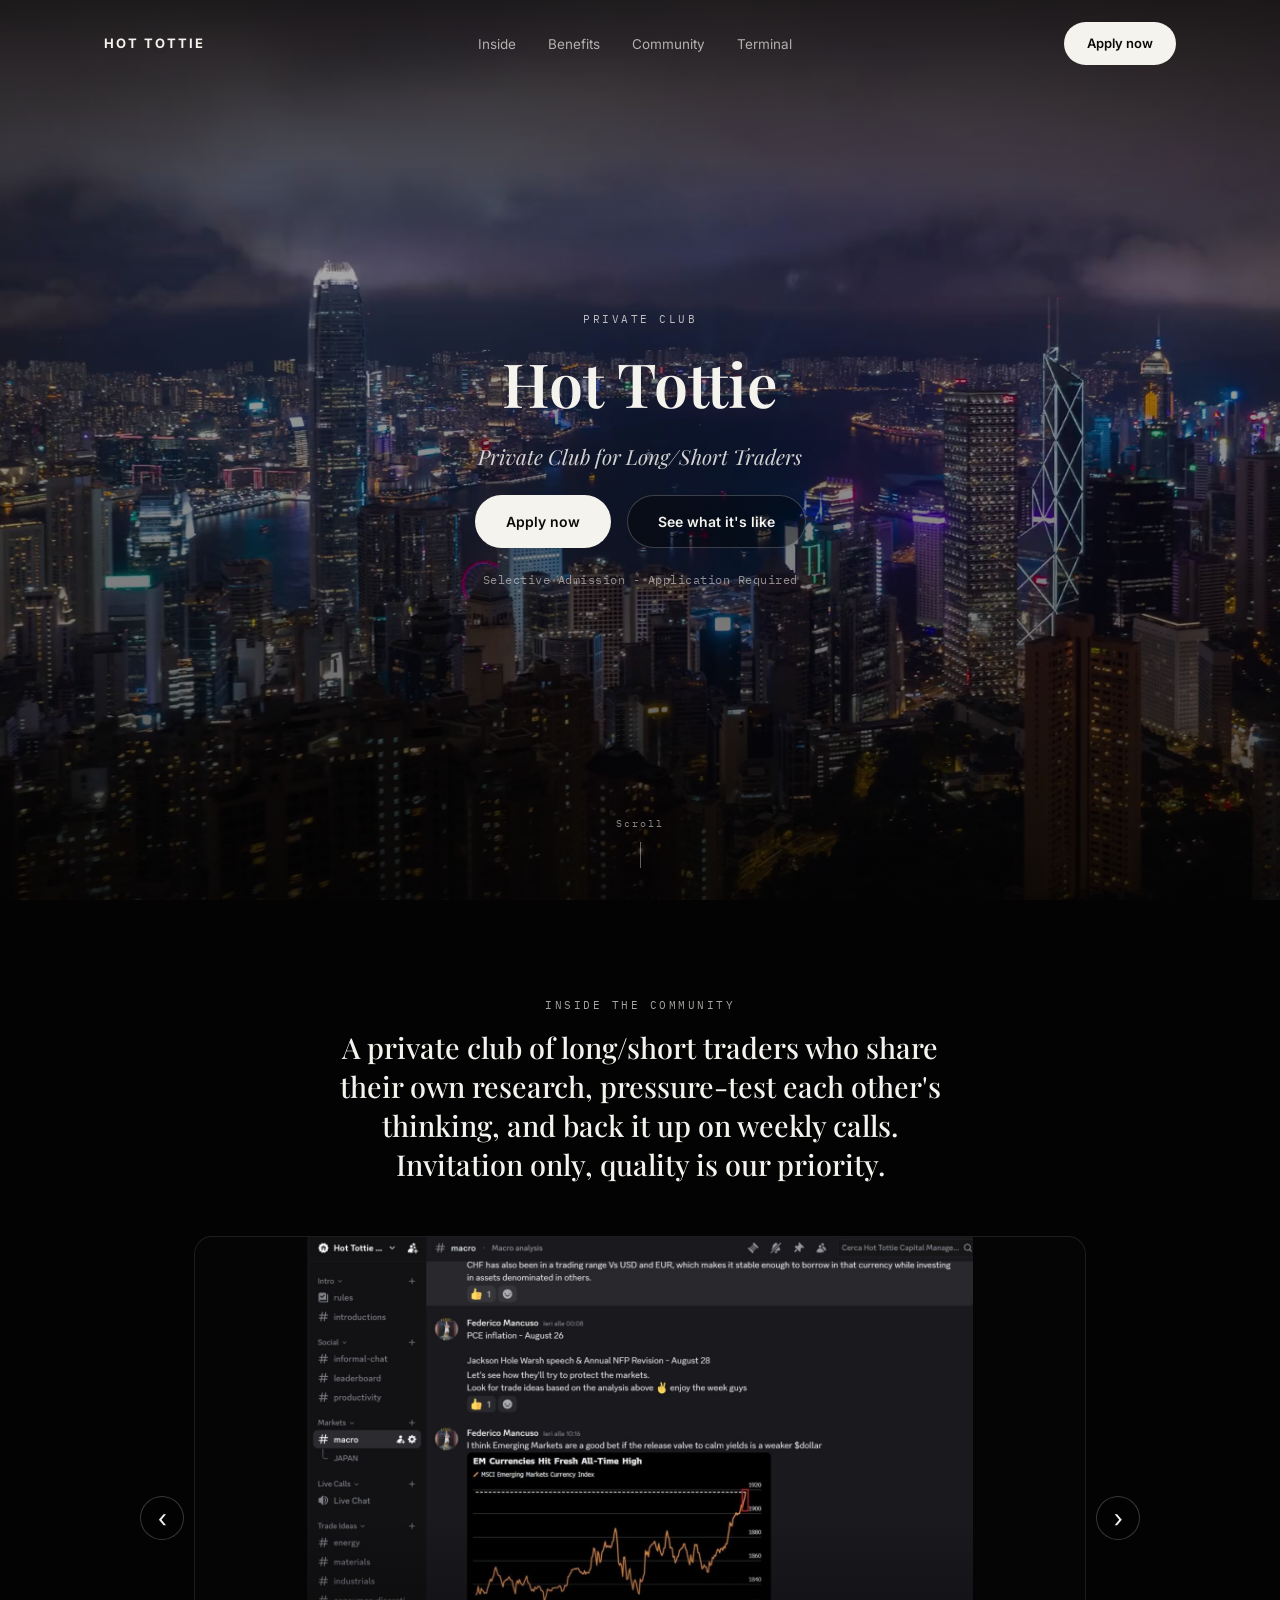
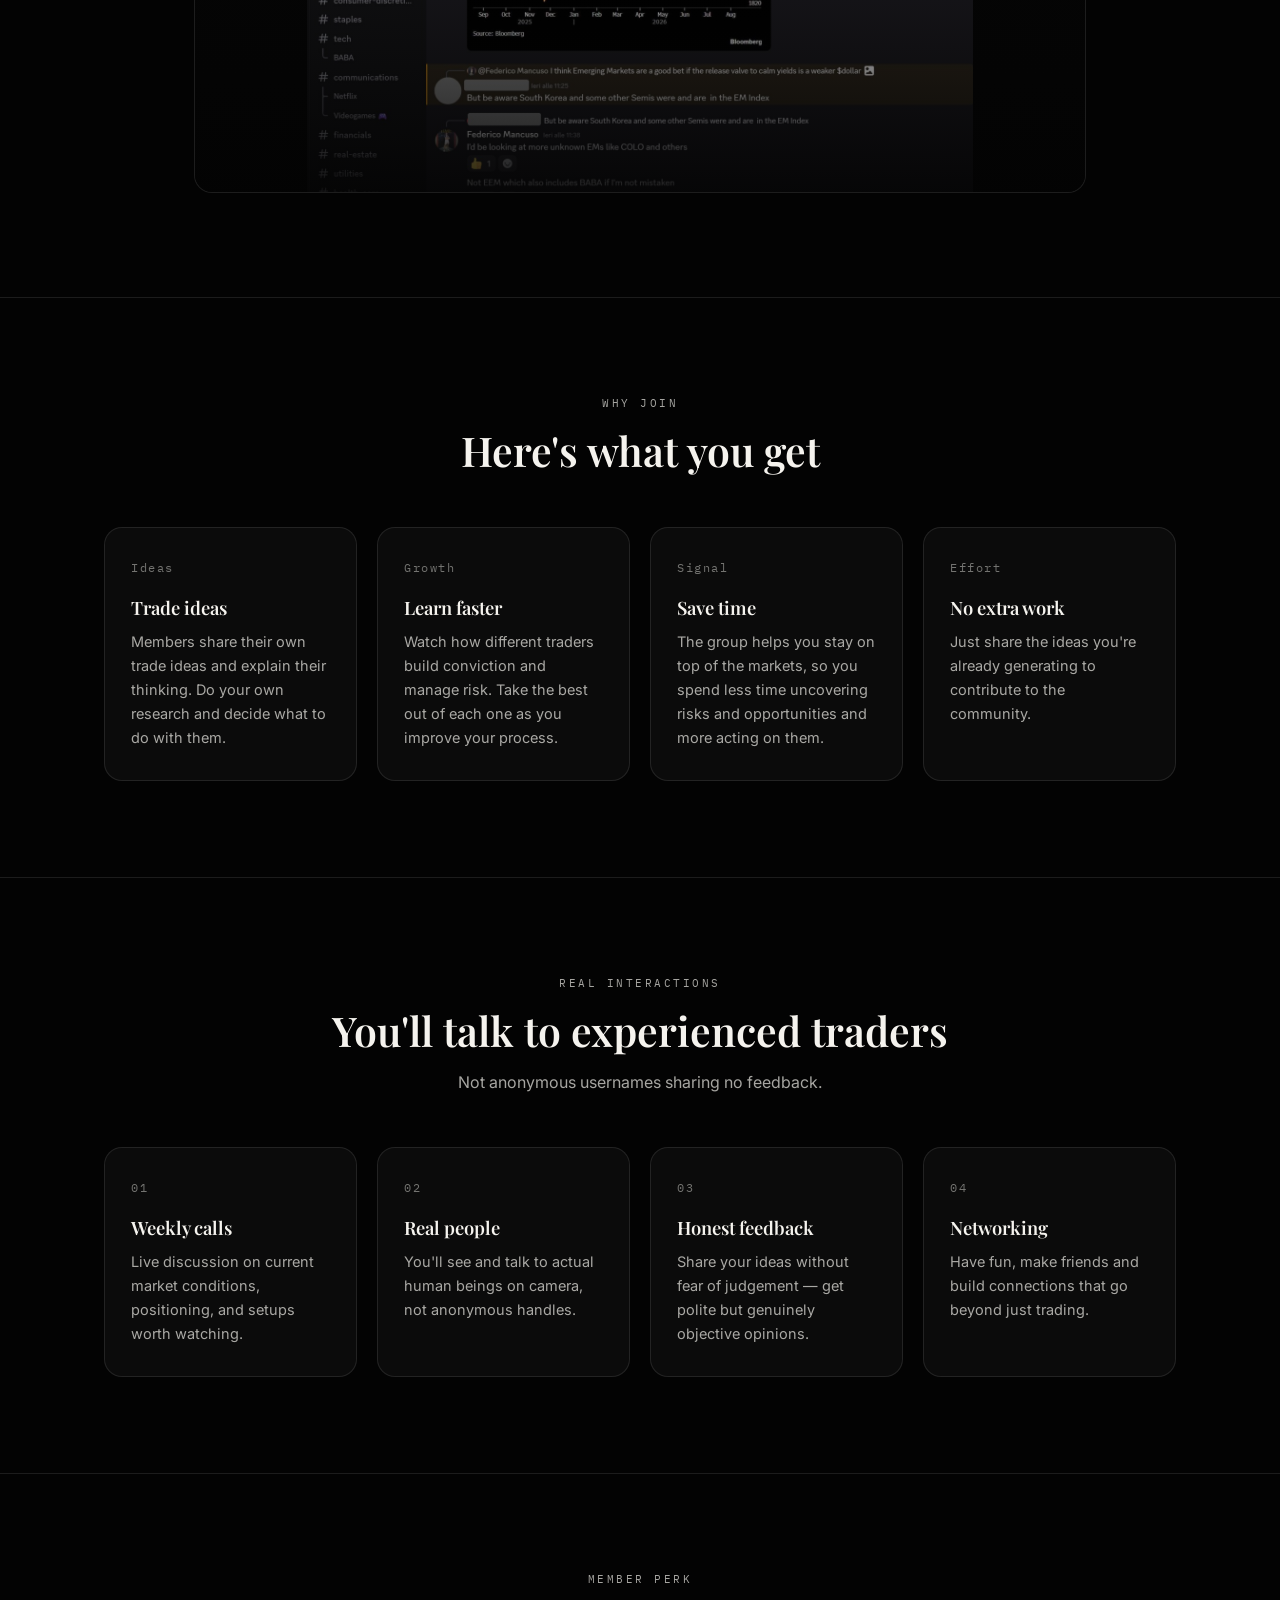
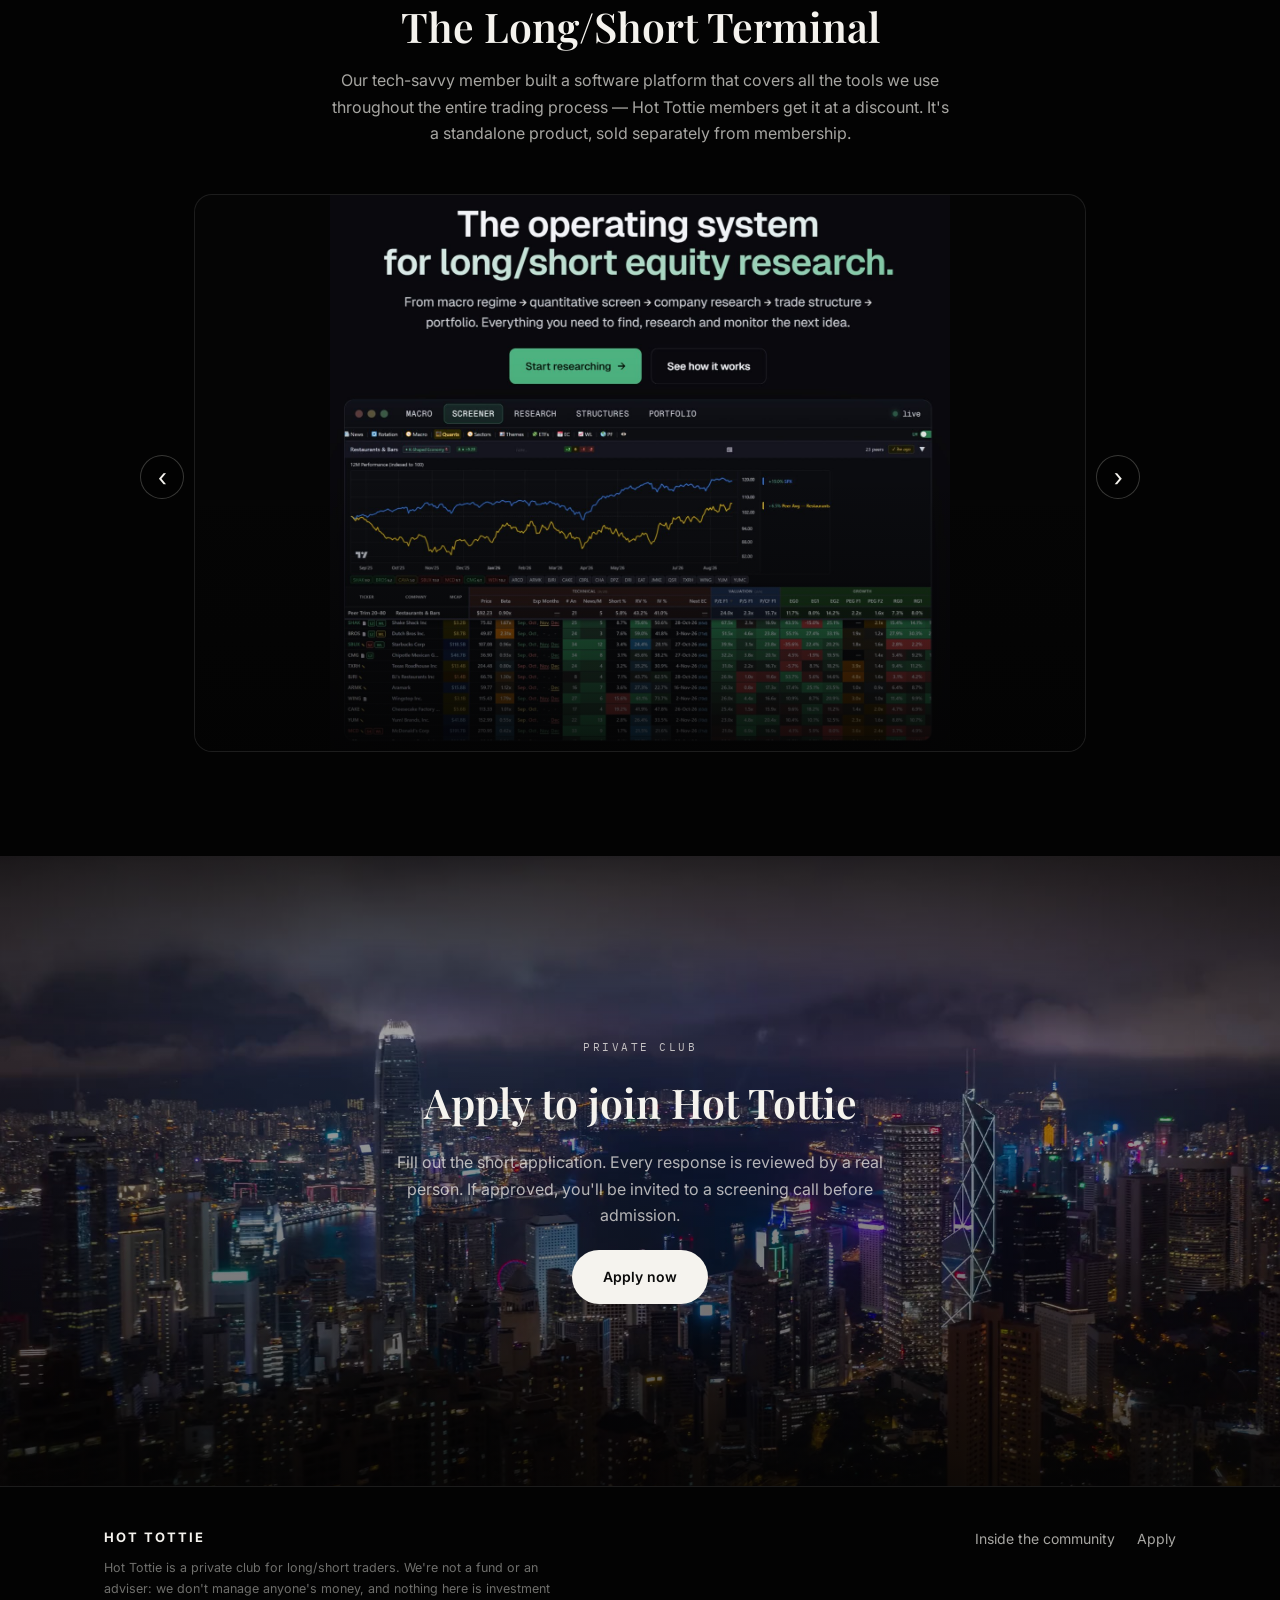
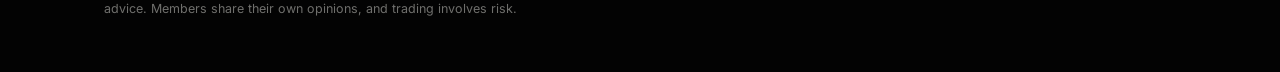
==== index.html @ 4c51c77d "Update application instruction wording in index.html" ====
<!DOCTYPE html>
<html lang="en">
<head>
<meta charset="UTF-8">
<meta name="viewport" content="width=device-width, initial-scale=1.0">

<title>Hot Tottie — The Private Club for Long/Short Traders</title>

<meta
  name="description"
  content="Invitation-only club for long/short traders. Share research, sharpen your process and join weekly live calls. Selective admission - application required."
>

<meta property="og:title" content="Hot Tottie">
<meta property="og:description" content="The Private Club for Long/Short Traders.">
<meta property="og:type" content="website">

<link rel="preconnect" href="https://fonts.googleapis.com">
<link rel="preconnect" href="https://fonts.gstatic.com" crossorigin>

<link
  href="https://fonts.googleapis.com/css2?family=Playfair+Display:ital,wght@0,600;0,700;1,500&family=Inter:wght@400;500;600;700&family=IBM+Plex+Mono:wght@400;500&display=swap"
  rel="stylesheet"
>

<link rel="stylesheet" href="css/style.css">
</head>

<body>

<!-- =========================================================
     APPLICATION URL
     =========================================================

     Update this URL once and use it for all Apply buttons.
     Current URL:
     https://forms.gle/rLrUAzWxnsWnWuV28
-->

<header class="site-header">

  <div class="wrap nav">

    <a href="#top" class="logo">
      Hot Tottie
    </a>

    <nav class="nav-links">
      <a href="#inside">Inside</a>
      <a href="#benefits">Benefits</a>
      <a href="#community">Community</a>
      <a href="#terminal">Terminal</a>
    </nav>

    <div class="nav-cta">
      <a
        class="btn btn-primary"
        href="https://forms.gle/rLrUAzWxnsWnWuV28"
        target="_blank"
        rel="noopener"
      >
        Apply now
      </a>
    </div>

  </div>

</header>


<main id="top">


  <!-- =======================================================
       HERO — FULL-BLEED VIDEO
       ======================================================= -->

  <section class="video-section">

    <video
      class="video-bg"
      autoplay
      muted
      loop
      playsinline
      poster="images/hero-poster.jpg"
    >
      <source src="images/hero-bg.mp4" type="video/mp4">
    </video>

    <div class="video-overlay"></div>

    <div class="video-content">

      <span class="eyebrow">
        Private Club
      </span>

      <h1>
        Hot Tottie
      </h1>

      <p class="tagline">
        Private Club for Long/Short Traders
      </p>

      <div class="video-actions">

        <a
          class="btn btn-primary"
          href="https://forms.gle/rLrUAzWxnsWnWuV28"
          target="_blank"
          rel="noopener"
        >
          Apply now
        </a>

        <a
          class="btn btn-ghost"
          href="#inside"
        >
          See what it's like
        </a>

      </div>

      <p class="hero-note">
        Selective Admission - Application Required
      </p>

    </div>

    <div class="scroll-cue">
      <span>Scroll</span>
      <div class="line"></div>
    </div>

  </section>


  <!-- =======================================================
       INSIDE THE COMMUNITY
       ======================================================= -->

  <section class="content" id="inside">

    <div class="wrap">

      <div class="section-head">

        <span class="eyebrow">
          Inside the community
        </span>

        <h2>
          A private club of long/short traders who share their own research,
          pressure-test each other's thinking, and back
          it up on weekly calls. Invitation only, quality is our priority.
        </h2>

      </div>


      <!-- ===================================================
           COMMUNITY SCREENSHOTS CAROUSEL
           =================================================== -->

      <div class="carousel-wrap">

        <div
          class="carousel"
          aria-label="Community screenshots"
        >

          <div class="photo-card screen">

            <img
              src="images/chats1.jpg"
              alt="Community trading discussion screenshot"
              loading="lazy"
              draggable="false"
            >

            <div class="scrim"></div>

            <p class="caption"></p>

          </div>


          <div class="photo-card screen">

            <img
              src="images/chats2.jpg"
              alt="Community trading discussion screenshot"
              loading="lazy"
              draggable="false"
            >

            <div class="scrim"></div>

            <p class="caption"></p>

          </div>


          <div class="photo-card screen">

            <img
              src="images/chats3.jpg"
              alt="Community trading discussion screenshot"
              loading="lazy"
              draggable="false"
            >

            <div class="scrim"></div>

            <p class="caption"></p>

          </div>

        </div>

      </div>

    </div>

  </section>


  <!-- =======================================================
       WHY JOIN
       ======================================================= -->

  <section class="content" id="benefits">

    <div class="wrap">

      <div class="section-head">

        <span class="eyebrow">
          Why join
        </span>

        <h2>
          Here's what you get
        </h2>

      </div>


      <div class="grid-4">

        <div class="feature">

          <span class="mark">
            Ideas
          </span>

          <h3>
            Trade ideas
          </h3>

          <p>
            Members share their own trade ideas and explain their thinking.
            Do your own research and decide what to do with them.
          </p>

        </div>


        <div class="feature">

          <span class="mark">
            Growth
          </span>

          <h3>
            Learn faster
          </h3>

          <p>
            Watch how different traders build conviction and manage risk.
            Take the best out of each one as you improve your process.
          </p>

        </div>


        <div class="feature">

          <span class="mark">
            Signal
          </span>

          <h3>
            Save time
          </h3>

          <p>
            The group helps you stay on top of the markets, so you
            spend less time uncovering risks and opportunities and
            more acting on them.
          </p>

        </div>


        <div class="feature">

          <span class="mark">
            Effort
          </span>

          <h3>
            No extra work
          </h3>

          <p>
            Just share the ideas you're already generating to
            contribute to the community.
          </p>

        </div>

      </div>

    </div>

  </section>


  <!-- =======================================================
       REAL INTERACTIONS
       ======================================================= -->

  <section class="content" id="community">

    <div class="wrap">

      <div class="section-head">

        <span class="eyebrow">
          Real interactions
        </span>

        <h2>
          You'll talk to experienced traders
        </h2>

        <p>
          Not anonymous usernames sharing no feedback.
        </p>

      </div>


      <div class="grid-4">

        <div class="feature">

          <span class="mark">
            01
          </span>

          <h3>
            Weekly calls
          </h3>

          <p>
            Live discussion on current market conditions,
            positioning, and setups worth watching.
          </p>

        </div>


        <div class="feature">

          <span class="mark">
            02
          </span>

          <h3>
            Real people
          </h3>

          <p>
            You'll see and talk to actual human beings on camera,
            not anonymous handles.
          </p>

        </div>


        <div class="feature">

          <span class="mark">
            03
          </span>

          <h3>
            Honest feedback
          </h3>

          <p>
            Share your ideas without fear of judgement — get polite
            but genuinely objective opinions.
          </p>

        </div>


        <div class="feature">

          <span class="mark">
            04
          </span>

          <h3>
            Networking
          </h3>

          <p>
            Have fun, make friends and build connections that go beyond
            just trading.
          </p>

        </div>

      </div>

    </div>

  </section>


  <!-- =======================================================
       THE LONG/SHORT TERMINAL
       ======================================================= -->

  <section class="content" id="terminal">

    <div class="wrap">

      <div class="perk-copy">

        <span class="eyebrow">
          Member perk
        </span>

        <h2>
          The Long/Short Terminal
        </h2>

        <p>
          Our tech-savvy member built a software platform that
          covers all the tools we use throughout the entire
          trading process — Hot Tottie members get it at a discount.
          It's a standalone product, sold separately from membership.
        </p>

      </div>


      <!-- ===================================================
           TERMINAL SCREENSHOTS CAROUSEL
           =================================================== -->

      <div class="carousel-wrap">

        <div
          class="carousel"
          aria-label="Long/Short Terminal screenshots"
        >

          <div class="photo-card screen">

            <img
              src="images/terminal1.jpg"
              alt="Long/Short Terminal screenshot"
              loading="lazy"
              draggable="false"
            >

            <div class="scrim"></div>

            <p class="caption"></p>

          </div>


          <div class="photo-card screen">

            <img
              src="images/terminal2.jpg"
              alt="Long/Short Terminal screenshot"
              loading="lazy"
              draggable="false"
            >

            <div class="scrim"></div>

            <p class="caption"></p>

          </div>


          <div class="photo-card screen">

            <img
              src="images/terminal3.jpg"
              alt="Long/Short Terminal screenshot"
              loading="lazy"
              draggable="false"
            >

            <div class="scrim"></div>

            <p class="caption"></p>

          </div>

        </div>

      </div>

    </div>

  </section>


  <!-- =======================================================
       CLOSING CTA — FULL-BLEED VIDEO
       ======================================================= -->

  <section class="video-section short">

    <video
      class="video-bg"
      autoplay
      muted
      loop
      playsinline
      poster="images/hero-poster.jpg"
    >
      <source src="images/hero-bg.mp4" type="video/mp4">
    </video>

    <div class="video-overlay"></div>

    <div class="video-content">

      <span class="eyebrow">
        Private Club
      </span>

      <h2>
        Apply to join Hot Tottie
      </h2>

      <p class="lede">
        Fill out the short application. Every response is
        reviewed by a real person. If approved, you'll be invited to a screening call before admission.
      </p>

      <div class="video-actions">

        <a
          class="btn btn-primary"
          href="https://forms.gle/rLrUAzWxnsWnWuV28"
          target="_blank"
          rel="noopener"
        >
          Apply now
        </a>

      </div>

    </div>

  </section>

</main>


<!-- ===========================================================
     FOOTER
     =========================================================== -->

<footer>

  <div class="wrap footer-inner">

    <div>

      <a href="#top" class="logo">
        Hot Tottie
      </a>

      <p class="fine-print">
        Hot Tottie is a private club for long/short traders.
        We're not a fund or an adviser: we don't manage anyone's money, and nothing here is investment advice.
        Members share their own opinions, and trading involves risk.
      </p>

    </div>


    <nav>

      <a href="#inside">
        Inside the community
      </a>

      <a
        href="https://forms.gle/rLrUAzWxnsWnWuV28"
        target="_blank"
        rel="noopener"
      >
        Apply
      </a>

    </nav>

  </div>

</footer>


<!-- ===========================================================
     IMAGE LIGHTBOX
     
     This container is created/controlled by JavaScript.
     =========================================================== -->


<script>
document.addEventListener("DOMContentLoaded", function () {


  /* ===========================================================
     CAROUSELS
     =========================================================== */

  const carousels = document.querySelectorAll(".carousel-wrap");

  carousels.forEach(function (wrapper) {

    const carousel = wrapper.querySelector(".carousel");

    if (!carousel) return;

    const cards = Array.from(
      carousel.querySelectorAll(".photo-card")
    );

    if (cards.length === 0) return;


    /* ---------------------------------------------------------
       Create previous arrow
       --------------------------------------------------------- */

    const previousButton = document.createElement("button");

    previousButton.type = "button";
    previousButton.className = "carousel-arrow prev";

    previousButton.setAttribute(
      "aria-label",
      "Previous image"
    );

    previousButton.innerHTML = "&#8249;";


    /* ---------------------------------------------------------
       Create next arrow
       --------------------------------------------------------- */

    const nextButton = document.createElement("button");

    nextButton.type = "button";
    nextButton.className = "carousel-arrow next";

    nextButton.setAttribute(
      "aria-label",
      "Next image"
    );

    nextButton.innerHTML = "&#8250;";


    wrapper.appendChild(previousButton);
    wrapper.appendChild(nextButton);


    let currentIndex = 0;


    /* ---------------------------------------------------------
       Move carousel to a specific image
       --------------------------------------------------------- */

    function goToSlide(index) {

      if (index < 0) {
        index = cards.length - 1;
      }

      if (index >= cards.length) {
        index = 0;
      }

      currentIndex = index;

      const card = cards[currentIndex];

      const leftPosition =
        card.offsetLeft -
        (carousel.clientWidth - card.offsetWidth) / 2;

      carousel.scrollTo({
        left: leftPosition,
        behavior: "smooth"
      });
    }


    /* ---------------------------------------------------------
       Previous button
       --------------------------------------------------------- */

    previousButton.addEventListener(
      "click",
      function () {
        goToSlide(currentIndex - 1);
      }
    );


    /* ---------------------------------------------------------
       Next button
       --------------------------------------------------------- */

    nextButton.addEventListener(
      "click",
      function () {
        goToSlide(currentIndex + 1);
      }
    );


    /* ---------------------------------------------------------
       Detect manually swiped / scrolled slide
       --------------------------------------------------------- */

    let scrollTimer;

    carousel.addEventListener(
      "scroll",
      function () {

        clearTimeout(scrollTimer);

        scrollTimer = setTimeout(
          function () {

            const carouselCenter =
              carousel.scrollLeft +
              carousel.clientWidth / 2;

            let closestIndex = 0;
            let closestDistance = Infinity;

            cards.forEach(
              function (card, index) {

                const cardCenter =
                  card.offsetLeft +
                  card.offsetWidth / 2;

                const distance =
                  Math.abs(
                    cardCenter - carouselCenter
                  );

                if (distance < closestDistance) {

                  closestDistance = distance;
                  closestIndex = index;

                }

              }
            );

            currentIndex = closestIndex;

          },
          80
        );

      },
      { passive: true }
    );


    /* ---------------------------------------------------------
       Keyboard navigation while carousel is focused
       --------------------------------------------------------- */

    carousel.setAttribute("tabindex", "0");

    carousel.addEventListener(
      "keydown",
      function (event) {

        if (event.key === "ArrowLeft") {

          event.preventDefault();

          goToSlide(currentIndex - 1);

        }

        if (event.key === "ArrowRight") {

          event.preventDefault();

          goToSlide(currentIndex + 1);

        }

      }
    );

  });



  /* ===========================================================
     LIGHTBOX
     =========================================================== */

  const lightbox = document.createElement("div");

  lightbox.className = "image-lightbox";

  lightbox.setAttribute(
    "role",
    "dialog"
  );

  lightbox.setAttribute(
    "aria-modal",
    "true"
  );

  lightbox.setAttribute(
    "aria-label",
    "Image viewer"
  );


  lightbox.innerHTML = `

    <button
      class="image-lightbox-close"
      type="button"
      aria-label="Close image viewer"
    >
      &times;
    </button>

    <img
      src=""
      alt=""
      draggable="false"
    >

  `;


  document.body.appendChild(lightbox);


  const lightboxImage =
    lightbox.querySelector(
      ".image-lightbox img"
    );

  const closeButton =
    lightbox.querySelector(
      ".image-lightbox-close"
    );


  let lightboxScale = 1;

  let lightboxX = 0;

  let lightboxY = 0;

  let lightboxStartDistance = 0;

  let lightboxStartScale = 1;

  let isDragging = false;

  let dragStartX = 0;

  let dragStartY = 0;

  let dragOriginX = 0;

  let dragOriginY = 0;


  /* ---------------------------------------------------------
     Apply transform
     --------------------------------------------------------- */

  function updateLightboxTransform() {

    lightboxImage.style.transform =
      "translate(" +
      lightboxX +
      "px, " +
      lightboxY +
      "px) " +
      "scale(" +
      lightboxScale +
      ")";

  }


  /* ---------------------------------------------------------
     Reset zoom and position
     --------------------------------------------------------- */

  function resetLightboxZoom() {

    lightboxScale = 1;

    lightboxX = 0;

    lightboxY = 0;

    lightboxImage.style.transform = "";

  }


  /* ---------------------------------------------------------
     Open lightbox
     --------------------------------------------------------- */

  function openLightbox(image) {

    lightboxImage.src = image.currentSrc || image.src;

    lightboxImage.alt =
      image.alt || "";

    resetLightboxZoom();

    lightbox.classList.add("active");

    document.body.style.overflow = "hidden";

  }


  /* ---------------------------------------------------------
     Close lightbox
     --------------------------------------------------------- */

  function closeLightbox() {

    lightbox.classList.remove("active");

    document.body.style.overflow = "";

    resetLightboxZoom();

  }


  /* ---------------------------------------------------------
     Add click/tap behavior to all carousel images
     --------------------------------------------------------- */

  const carouselImages =
    document.querySelectorAll(
      ".carousel .photo-card img"
    );


  carouselImages.forEach(
    function (image) {

      image.addEventListener(
        "click",
        function () {

          openLightbox(image);

        }
      );

    }
  );


  /* ===========================================================
     LIGHTBOX CLOSE
     =========================================================== */


  closeButton.addEventListener(
    "click",
    function () {

      closeLightbox();

    }
  );


  /* ---------------------------------------------------------
     Click outside the image to close
     --------------------------------------------------------- */

  lightbox.addEventListener(
    "click",
    function (event) {

      if (event.target === lightbox) {

        closeLightbox();

      }

    }
  );


  /* ---------------------------------------------------------
     ESC closes the lightbox
     --------------------------------------------------------- */

  document.addEventListener(
    "keydown",
    function (event) {

      if (
        event.key === "Escape" &&
        lightbox.classList.contains("active")
      ) {

        closeLightbox();

      }

    }
  );


  /* ===========================================================
     CLICK IMAGE = ZOOM
     =========================================================== */

  lightboxImage.addEventListener(
    "click",
    function (event) {

      event.stopPropagation();


      if (lightboxScale === 1) {

        lightboxScale = 2;

      } else {

        lightboxScale = 1;

        lightboxX = 0;

        lightboxY = 0;

      }

      updateLightboxTransform();

    }
  );


  /* ===========================================================
     MOUSE WHEEL ZOOM — DESKTOP
     =========================================================== */

  lightboxImage.addEventListener(
    "wheel",
    function (event) {

      event.preventDefault();

      event.stopPropagation();

      const zoomAmount =
        event.deltaY < 0
          ? 0.25
          : -0.25;

      lightboxScale =
        Math.min(
          4,
          Math.max(
            1,
            lightboxScale + zoomAmount
          )
        );

      if (lightboxScale === 1) {

        lightboxX = 0;
        lightboxY = 0;

      }

      updateLightboxTransform();

    },
    { passive: false }
  );


  /* ===========================================================
     DOUBLE CLICK ZOOM — DESKTOP
     =========================================================== */

  lightboxImage.addEventListener(
    "dblclick",
    function (event) {

      event.preventDefault();

      event.stopPropagation();


      if (lightboxScale === 1) {

        lightboxScale = 2;

      } else {

        lightboxScale = 1;

        lightboxX = 0;

        lightboxY = 0;

      }

      updateLightboxTransform();

    }
  );


  /* ===========================================================
     PINCH-TO-ZOOM — MOBILE
     =========================================================== */

  lightboxImage.addEventListener(
    "touchstart",
    function (event) {

      if (event.touches.length === 2) {

        const dx =
          event.touches[0].clientX -
          event.touches[1].clientX;

        const dy =
          event.touches[0].clientY -
          event.touches[1].clientY;

        lightboxStartDistance =
          Math.hypot(dx, dy);

        lightboxStartScale =
          lightboxScale;

      }

    },
    { passive: true }
  );


  lightboxImage.addEventListener(
    "touchmove",
    function (event) {

      if (event.touches.length !== 2) {
        return;
      }

      event.preventDefault();

      const dx =
        event.touches[0].clientX -
        event.touches[1].clientX;

      const dy =
        event.touches[0].clientY -
        event.touches[1].clientY;

      const distance =
        Math.hypot(dx, dy);


      if (lightboxStartDistance > 0) {

        const scaleChange =
          distance /
          lightboxStartDistance;

        lightboxScale =
          Math.min(
            4,
            Math.max(
              1,
              lightboxStartScale *
              scaleChange
            )
          );

        updateLightboxTransform();

      }

    },
    { passive: false }
  );


  lightboxImage.addEventListener(
    "touchend",
    function () {

      lightboxStartDistance = 0;

    },
    { passive: true }
  );


  /* ===========================================================
     DRAG ZOOMED IMAGE
     =========================================================== */

  lightboxImage.addEventListener(
    "mousedown",
    function (event) {

      if (lightboxScale <= 1) {
        return;
      }

      isDragging = true;

      dragStartX = event.clientX;

      dragStartY = event.clientY;

      dragOriginX = lightboxX;

      dragOriginY = lightboxY;

      lightboxImage.style.cursor =
        "grabbing";

    }
  );


  document.addEventListener(
    "mousemove",
    function (event) {

      if (!isDragging) {
        return;
      }

      lightboxX =
        dragOriginX +
        (event.clientX - dragStartX);

      lightboxY =
        dragOriginY +
        (event.clientY - dragStartY);

      updateLightboxTransform();

    }
  );


  document.addEventListener(
    "mouseup",
    function () {

      if (!isDragging) {
        return;
      }

      isDragging = false;

      lightboxImage.style.cursor =
        "zoom-out";

    }
  );


  /* ===========================================================
     KEYBOARD NAVIGATION FOR CAROUSELS
     =========================================================== */

  document.addEventListener(
    "keydown",
    function (event) {

      if (
        !lightbox.classList.contains("active")
      ) {
        return;
      }


      const activeImage =
        lightboxImage.src;


      const images =
        Array.from(
          document.querySelectorAll(
            ".carousel .photo-card img"
          )
        );


      let currentImageIndex =
        images.findIndex(
          function (image) {

            return (
              image.currentSrc === activeImage ||
              image.src === activeImage
            );

          }
        );


      if (currentImageIndex === -1) {
        return;
      }


      if (event.key === "ArrowRight") {

        event.preventDefault();

        currentImageIndex++;

        if (
          currentImageIndex >= images.length
        ) {

          currentImageIndex = 0;

        }

        openLightbox(
          images[currentImageIndex]
        );

      }


      if (event.key === "ArrowLeft") {

        event.preventDefault();

        currentImageIndex--;

        if (currentImageIndex < 0) {

          currentImageIndex =
            images.length - 1;

        }

        openLightbox(
          images[currentImageIndex]
        );

      }

    }
  );


});
</script>


</body>
</html>
---- css/style.css ----
/* ===========================================================
   Hot Tottie Capital Management — Eventic-style design system
   =========================================================== */

:root {
  --bg: #030303;
  --surface: #0b0b0b;
  --surface-raised: #111111;
  --border: rgba(245, 243, 238, 0.10);
  --border-strong: rgba(245, 243, 238, 0.22);

  --text-primary: #f5f3ee;
  --text-secondary: rgba(245, 243, 238, 0.68);
  --text-muted: rgba(245, 243, 238, 0.45);

  --white-btn-bg: #f5f3ee;
  --white-btn-text: #0a0a0a;

  --font-display: "Playfair Display", Georgia, "Times New Roman", serif;
  --font-body: "Inter", -apple-system, BlinkMacSystemFont, "Segoe UI", sans-serif;
  --font-mono: "IBM Plex Mono", "SFMono-Regular", Menlo, Consolas, monospace;

  --max-w: 1120px;
}


/* ===========================================================
   Base
   =========================================================== */

* {
  box-sizing: border-box;
}

html {
  scroll-behavior: smooth;
}

body {
  margin: 0;
  background: var(--bg);
  color: var(--text-primary);
  font-family: var(--font-body);
  line-height: 1.65;
  -webkit-font-smoothing: antialiased;
}

@media (prefers-reduced-motion: reduce) {
  html {
    scroll-behavior: auto;
  }

  * {
    animation-duration: 0.001ms !important;
    animation-iteration-count: 1 !important;
    transition-duration: 0.001ms !important;
  }
}

img,
video {
  max-width: 100%;
  display: block;
}

a {
  color: inherit;
  text-decoration: none;
}


/* ===========================================================
   Layout
   =========================================================== */

.wrap {
  max-width: var(--max-w);
  margin: 0 auto;
  padding: 0 24px;
}


/* ===========================================================
   Typography
   =========================================================== */

h1,
h2,
h3 {
  font-family: var(--font-display);
  font-weight: 600;
  margin: 0;
  color: var(--text-primary);
}

h1 {
  font-size: clamp(2.4rem, 5vw, 3.8rem);
  line-height: 1.1;
}

h2 {
  font-size: clamp(1.8rem, 3.2vw, 2.6rem);
  line-height: 1.2;
}

h3 {
  font-size: 1.15rem;
  line-height: 1.3;
  font-weight: 600;
}

p {
  color: var(--text-secondary);
  margin: 0;
}

.eyebrow {
  display: inline-block;
  font-family: var(--font-mono);
  font-size: 11px;
  letter-spacing: 2.5px;
  text-transform: uppercase;
  color: var(--text-secondary);
}


/* ===========================================================
   Buttons
   =========================================================== */

.btn {
  display: inline-flex;
  align-items: center;
  justify-content: center;
  gap: 8px;

  font-family: var(--font-body);
  font-weight: 600;
  font-size: 14px;

  padding: 14px 30px;

  border-radius: 999px;
  border: 1px solid transparent;

  cursor: pointer;
  white-space: nowrap;

  transition:
    transform 0.15s ease,
    background 0.15s ease,
    border-color 0.15s ease;
}

.btn:active {
  transform: scale(0.97);
}

.btn-primary {
  background: var(--white-btn-bg);
  color: var(--white-btn-text);
}

.btn-primary:hover {
  background: #ffffff;
}

.btn-ghost {
  background: rgba(0, 0, 0, 0.35);
  color: var(--text-primary);
  border-color: var(--border-strong);
}

.btn-ghost:hover {
  border-color: var(--text-primary);
}

.btn-outline {
  background: transparent;
  color: var(--text-primary);
  border-color: var(--border-strong);
}

.btn-outline:hover {
  border-color: var(--text-primary);
}

a:focus-visible,
button:focus-visible {
  outline: 2px solid var(--text-primary);
  outline-offset: 2px;
}


/* ===========================================================
   Nav
   =========================================================== */

header.site-header {
  position: absolute;
  top: 0;
  left: 0;
  right: 0;

  z-index: 30;

  padding: 22px 0;
}

.nav {
  display: flex;
  align-items: center;
  justify-content: space-between;

  gap: 24px;
}

.logo {
  font-family: var(--font-body);
  font-size: 13px;
  font-weight: 700;
  letter-spacing: 2px;
  text-transform: uppercase;
}

.nav-links {
  display: flex;
  align-items: center;
  gap: 32px;
}

.nav-links a {
  font-size: 13.5px;
  color: var(--text-secondary);
}

.nav-links a:hover {
  color: var(--text-primary);
}

.nav-cta .btn {
  padding: 10px 22px;
  font-size: 13px;
}

@media (max-width: 760px) {
  .nav-links {
    display: none;
  }
}


/* ===========================================================
   Full-bleed video sections
   =========================================================== */

.video-section {
  position: relative;
  overflow: hidden;

  display: flex;
  align-items: center;
  justify-content: center;

  text-align: center;

  min-height: 100vh;
}

.video-section.short {
  min-height: 70vh;
}

.video-bg {
  position: absolute;
  inset: 0;

  width: 100%;
  height: 100%;

  object-fit: cover;

  z-index: 0;
}

.video-overlay {
  position: absolute;
  inset: 0;

  background:
    linear-gradient(
      180deg,
      rgba(3, 3, 3, 0.75) 0%,
      rgba(3, 3, 3, 0.35) 30%,
      rgba(3, 3, 3, 0.55) 75%,
      rgba(3, 3, 3, 0.85) 100%
    );

  z-index: 1;
}

.video-content {
  position: relative;
  z-index: 2;

  max-width: 760px;
  padding: 0 24px;

  display: flex;
  flex-direction: column;
  align-items: center;

  gap: 22px;
}

.video-content .eyebrow {
  color: rgba(245, 243, 238, 0.75);
}

.video-content h1,
.video-content h2 {
  max-width: 640px;
}

.video-content .tagline {
  font-family: var(--font-display);
  font-style: italic;

  font-size: clamp(1.05rem, 2vw, 1.3rem);

  color: rgba(245, 243, 238, 0.85);
}

.video-content .lede {
  max-width: 520px;

  font-size: 16px;

  color: rgba(245, 243, 238, 0.72);
}

.video-actions {
  display: flex;
  align-items: center;

  gap: 16px;

  flex-wrap: wrap;
  justify-content: center;
}

.hero-note {
  font-family: var(--font-mono);
  font-size: 12px;

  letter-spacing: 0.5px;

  color: rgba(245, 243, 238, 0.55);
}

.scroll-cue {
  position: absolute;

  bottom: 32px;
  left: 50%;

  transform: translateX(-50%);

  z-index: 2;

  display: flex;
  flex-direction: column;
  align-items: center;

  gap: 10px;
}

.scroll-cue span {
  font-family: var(--font-mono);
  font-size: 10px;

  letter-spacing: 2px;

  color: rgba(245, 243, 238, 0.55);
}

.scroll-cue .line {
  width: 1px;
  height: 26px;

  background: rgba(245, 243, 238, 0.4);
}


/* ===========================================================
   Section scaffolding
   =========================================================== */

section.content {
  padding: 96px 0;
}

section.content + section.content {
  border-top: 1px solid var(--border);
}

.section-head {
  max-width: 620px;

  margin: 0 auto 52px;

  text-align: center;
}

.section-head .eyebrow {
  display: block;
  margin-bottom: 14px;
}

.section-head p {
  margin-top: 14px;
  font-size: 16px;
}

#inside .section-head h2 {
  font-size: clamp(1.3rem, 2.3vw, 1.8rem);

  font-weight: 500;
  line-height: 1.35;
}


/* ===========================================================
   Photo grid
   =========================================================== */

.photo-grid {
  display: grid;

  grid-template-columns: repeat(
    auto-fit,
    minmax(220px, 1fr)
  );

  gap: 20px;
}

.photo-grid.cols-3 {
  grid-template-columns: repeat(3, 1fr);
}

@media (max-width: 760px) {
  .photo-grid.cols-3 {
    grid-template-columns: 1fr;
  }
}


/* ===========================================================
   LARGE IMAGE CAROUSEL
   One image visible at a time
   Swipe + desktop arrows
   =========================================================== */

.carousel-wrap {
  position: relative;

  /*
    Keeps the image large while preventing it
    from becoming excessively wide on very large screens.
  */
  max-width: 1000px;

  margin: 0 auto;

  /*
    Space reserved for the navigation arrows.
  */
  padding: 0 54px;
}

.carousel {
  display: flex;

  gap: 20px;

  overflow-x: auto;

  scroll-snap-type: x mandatory;
  scroll-behavior: smooth;

  -webkit-overflow-scrolling: touch;

  padding: 0 0 8px;

  scrollbar-width: none;

  /*
    Prevent accidental vertical scrolling while
    swiping horizontally on touch devices.
  */
  touch-action: pan-x;
}

.carousel::-webkit-scrollbar {
  display: none;
}


/*
  Each carousel card occupies the entire available
  carousel width.

  This is the main change from the previous 84% width,
  which caused the next image to peek into view.
*/

.carousel .photo-card {
  flex: 0 0 100%;
  width: 100%;

  scroll-snap-align: center;
}


/* ===========================================================
   Photo cards
   =========================================================== */

.photo-card {
  position: relative;

  border-radius: 18px;

  overflow: hidden;

  aspect-ratio: 4 / 5;

  background: var(--surface-raised);

  border: 1px solid var(--border);
}


/*
  Screenshots are landscape images, so give them
  a wider aspect ratio.
*/

.photo-card.screen {
  aspect-ratio: 16 / 10;

  background: #050505;
}


/*
  Screenshot images must remain completely visible.
  Do not crop the Discord screenshots.
*/

.photo-card.screen img {
  object-fit: contain;
}


/*
  General image styling.
*/

.photo-card img {
  width: 100%;
  height: 100%;

  object-fit: cover;

  /*
    Indicates that the image can be opened
    and enlarged.
  */
  cursor: zoom-in;

  /*
    Prevents image dragging from interfering
    with carousel interaction.
  */
  user-select: none;
  -webkit-user-select: none;
}


/* ===========================================================
   Card scrim
   =========================================================== */

.photo-card .scrim {
  position: absolute;
  inset: 0;

  background:
    linear-gradient(
      180deg,
      rgba(3, 3, 3, 0) 50%,
      rgba(3, 3, 3, 0.85) 100%
    );

  pointer-events: none;
}


/* ===========================================================
   Card captions
   =========================================================== */

.photo-card .caption {
  position: absolute;

  left: 18px;
  right: 18px;
  bottom: 16px;

  z-index: 2;

  font-size: 14.5px;
  font-weight: 600;

  color: var(--text-primary);

  min-height: 1.4em;
}


/* ===========================================================
   Carousel arrows
   =========================================================== */

.carousel-arrow {
  position: absolute;

  top: 50%;

  transform: translateY(-50%);

  z-index: 10;

  width: 44px;
  height: 44px;

  display: flex;
  align-items: center;
  justify-content: center;

  border: 1px solid var(--border-strong);

  border-radius: 50%;

  background: rgba(3, 3, 3, 0.78);

  color: var(--text-primary);

  font-family: var(--font-body);

  font-size: 25px;
  line-height: 1;

  cursor: pointer;

  backdrop-filter: blur(8px);
  -webkit-backdrop-filter: blur(8px);

  transition:
    background 0.2s ease,
    border-color 0.2s ease,
    transform 0.2s ease;
}

.carousel-arrow:hover {
  background: rgba(245, 243, 238, 0.12);

  border-color: var(--text-primary);
}

.carousel-arrow:active {
  transform: translateY(-50%) scale(0.94);
}

.carousel-arrow.prev {
  left: 0;
}

.carousel-arrow.next {
  right: 0;
}


/* ===========================================================
   Feature grid
   =========================================================== */

.grid-4 {
  display: grid;

  grid-template-columns: repeat(
    auto-fit,
    minmax(230px, 1fr)
  );

  gap: 20px;
}

.feature {
  background: var(--surface);

  border: 1px solid var(--border);

  border-radius: 18px;

  padding: 30px 26px;
}

.feature .mark {
  font-family: var(--font-mono);

  font-size: 12px;

  letter-spacing: 1.5px;

  color: var(--text-muted);

  display: block;

  margin-bottom: 18px;
}

.feature h3 {
  margin-bottom: 10px;
}

.feature p {
  font-size: 14.5px;
}


/* ===========================================================
   Perk section
   =========================================================== */

.perk-copy {
  max-width: 620px;

  margin: 0 auto 48px;

  text-align: center;
}

.perk-copy .eyebrow {
  display: block;

  margin-bottom: 14px;
}

.perk-copy p {
  margin-top: 16px;

  font-size: 16px;
}


/* ===========================================================
   IMAGE LIGHTBOX
   Full-screen image viewer
   =========================================================== */

.image-lightbox {
  position: fixed;

  inset: 0;

  z-index: 9999;

  display: flex;

  align-items: center;
  justify-content: center;

  padding: 30px;

  background: rgba(0, 0, 0, 0.94);

  opacity: 0;

  visibility: hidden;

  transition:
    opacity 0.2s ease,
    visibility 0.2s ease;
}


/*
  Activated by JavaScript when an image
  is clicked/tapped.
*/

.image-lightbox.active {
  opacity: 1;

  visibility: visible;
}


/*
  Full-size image inside the lightbox.
*/

.image-lightbox img {
  max-width: 95vw;

  max-height: 92vh;

  width: auto;
  height: auto;

  object-fit: contain;

  cursor: zoom-in;

  user-select: none;
  -webkit-user-select: none;

  transition: transform 0.25s ease;
}


/*
  Zoomed state.

  JavaScript adds/removes the .zoomed class.
*/

.image-lightbox img {
  max-width: 95vw;
  max-height: 92vh;
  width: auto;
  height: auto;
  object-fit: contain;

  cursor: zoom-in;

  user-select: none;
  -webkit-user-select: none;

  transition: transform 0.2s ease;

  touch-action: none;
  will-change: transform;
}

.image-lightbox.active img {
  cursor: zoom-in;
}


/* ===========================================================
   Lightbox close button
   =========================================================== */

.image-lightbox-close {
  position: absolute;

  top: 22px;
  right: 26px;

  width: 44px;
  height: 44px;

  display: flex;
  align-items: center;
  justify-content: center;

  border: 1px solid var(--border-strong);

  border-radius: 50%;

  background: rgba(3, 3, 3, 0.8);

  color: var(--text-primary);

  font-size: 26px;

  line-height: 1;

  cursor: pointer;

  transition:
    background 0.2s ease,
    border-color 0.2s ease;
}

.image-lightbox-close:hover {
  background: rgba(245, 243, 238, 0.12);

  border-color: var(--text-primary);
}


/* ===========================================================
   Footer
   =========================================================== */

footer {
  border-top: 1px solid var(--border);

  padding: 40px 0 52px;

  background: var(--bg);
}

.footer-inner {
  display: flex;

  justify-content: space-between;

  gap: 24px;

  flex-wrap: wrap;

  align-items: flex-start;
}

.footer-inner .logo {
  display: block;

  margin-bottom: 10px;
}

footer .fine-print {
  font-size: 12.5px;

  color: var(--text-muted);

  max-width: 460px;
}

footer nav {
  display: flex;

  gap: 22px;
}

footer nav a {
  font-size: 14px;

  color: var(--text-secondary);
}

footer nav a:hover {
  color: var(--text-primary);
}


/* ===========================================================
   MOBILE CAROUSEL
   =========================================================== */

@media (max-width: 760px) {

  /*
    The carousel uses almost the entire mobile
    screen while leaving room for the arrows.
  */

  .carousel-wrap {
    max-width: none;

    margin: 0;

    padding: 0 42px;
  }

  .carousel {
    gap: 12px;

    padding-bottom: 5px;
  }

  .carousel .photo-card {
    flex-basis: 100%;
  }


  /*
    Slightly tighter radius on small screens.
  */

  .photo-card {
    border-radius: 14px;
  }

  .photo-card.screen {
    aspect-ratio: 16 / 10;

    border-radius: 14px;
  }


  /*
    Mobile carousel arrows.
  */

  .carousel-arrow {
    width: 36px;
    height: 36px;

    font-size: 21px;
  }

  .carousel-arrow.prev {
    left: 2px;
  }

  .carousel-arrow.next {
    right: 2px;
  }


  /*
    Mobile lightbox.
  */

  .image-lightbox {
    padding: 12px;
  }

  .image-lightbox img {
    max-width: 96vw;

    max-height: 88vh;
  }


  /*
    Slightly smaller zoom on mobile so that
    very large screenshots remain usable.
  */

  .image-lightbox.zoomed img {
    transform: scale(1.7);
  }


  /*
    Smaller close button.
  */

  .image-lightbox-close {
    top: 14px;

    right: 14px;

    width: 38px;
    height: 38px;

    font-size: 22px;
  }
}


/* ===========================================================
   VERY SMALL MOBILE SCREENS
   =========================================================== */

@media (max-width: 420px) {

  .wrap {
    padding-left: 18px;
    padding-right: 18px;
  }

  .carousel-wrap {
    padding-left: 38px;
    padding-right: 38px;
  }

  .carousel-arrow {
    width: 34px;
    height: 34px;

    font-size: 20px;
  }

  .carousel-arrow.prev {
    left: 1px;
  }

  .carousel-arrow.next {
    right: 1px;
  }

  .photo-card.screen {
    border-radius: 12px;
  }
}
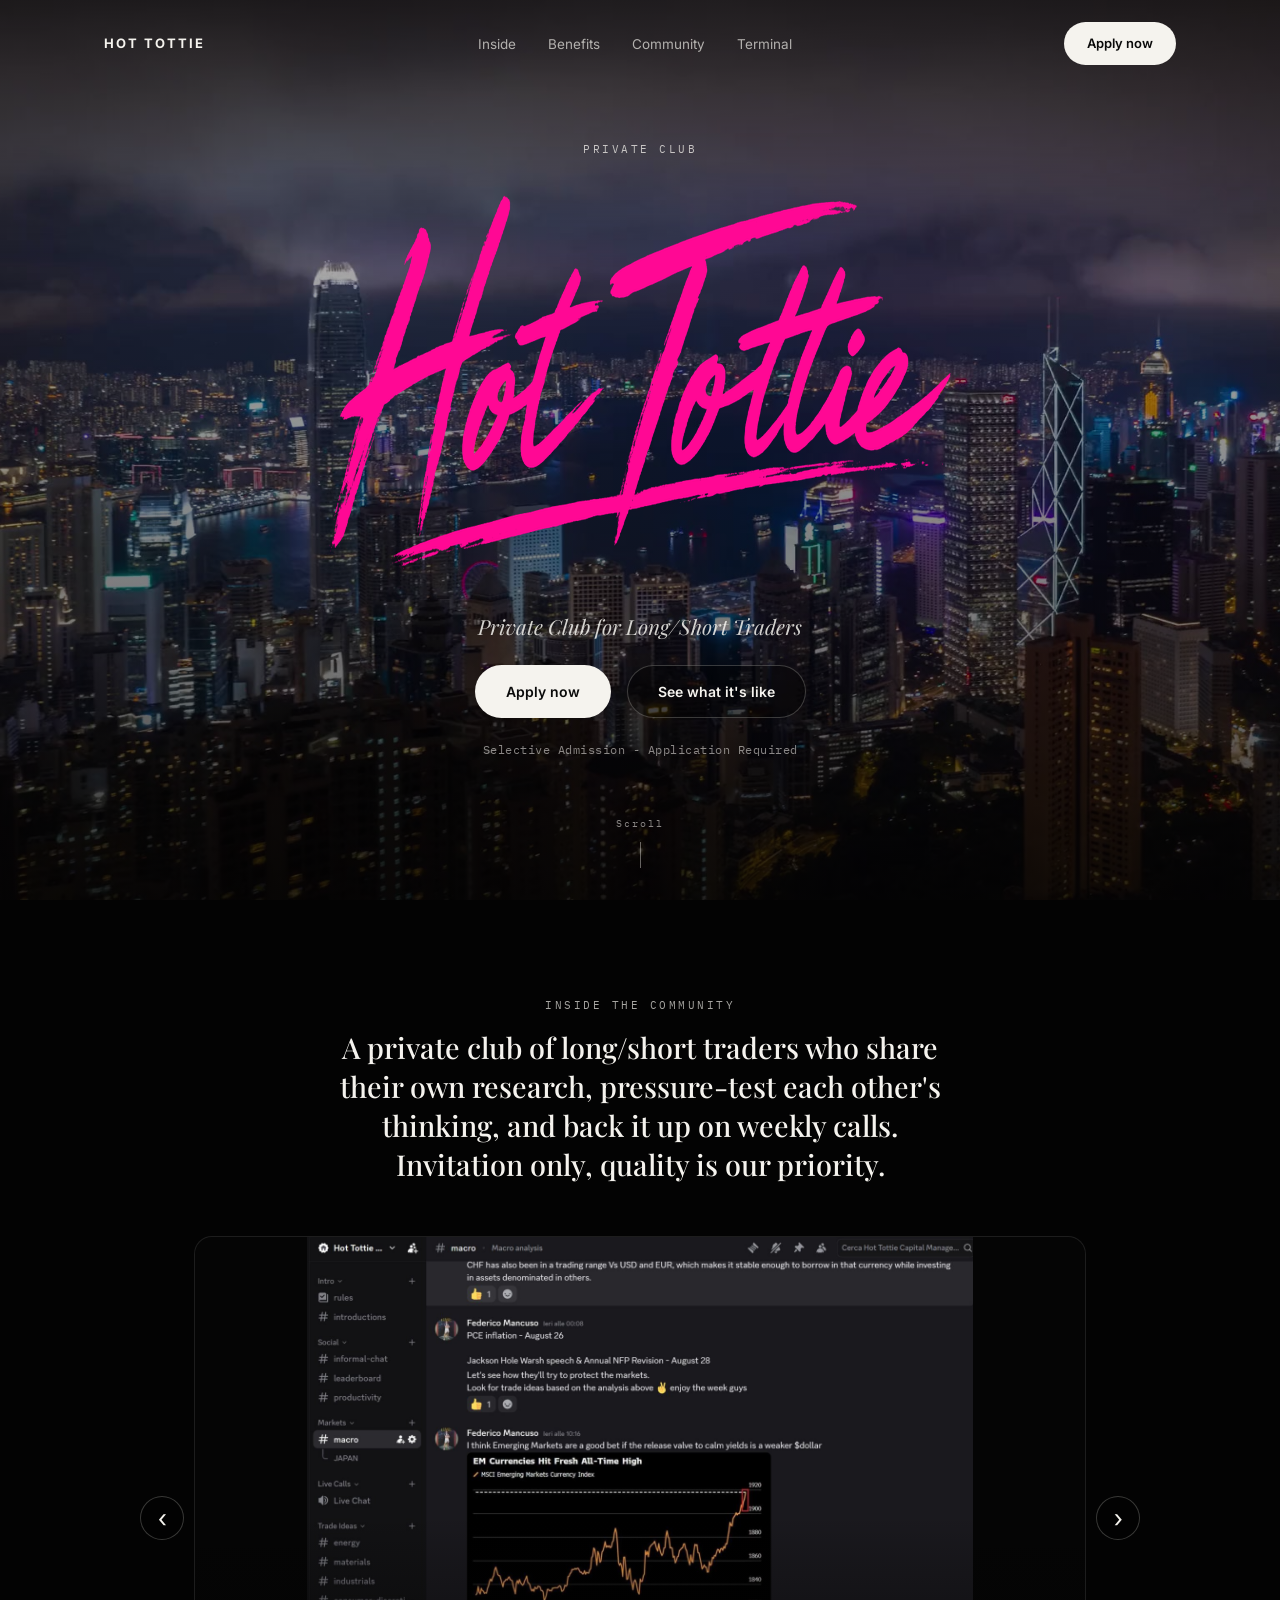
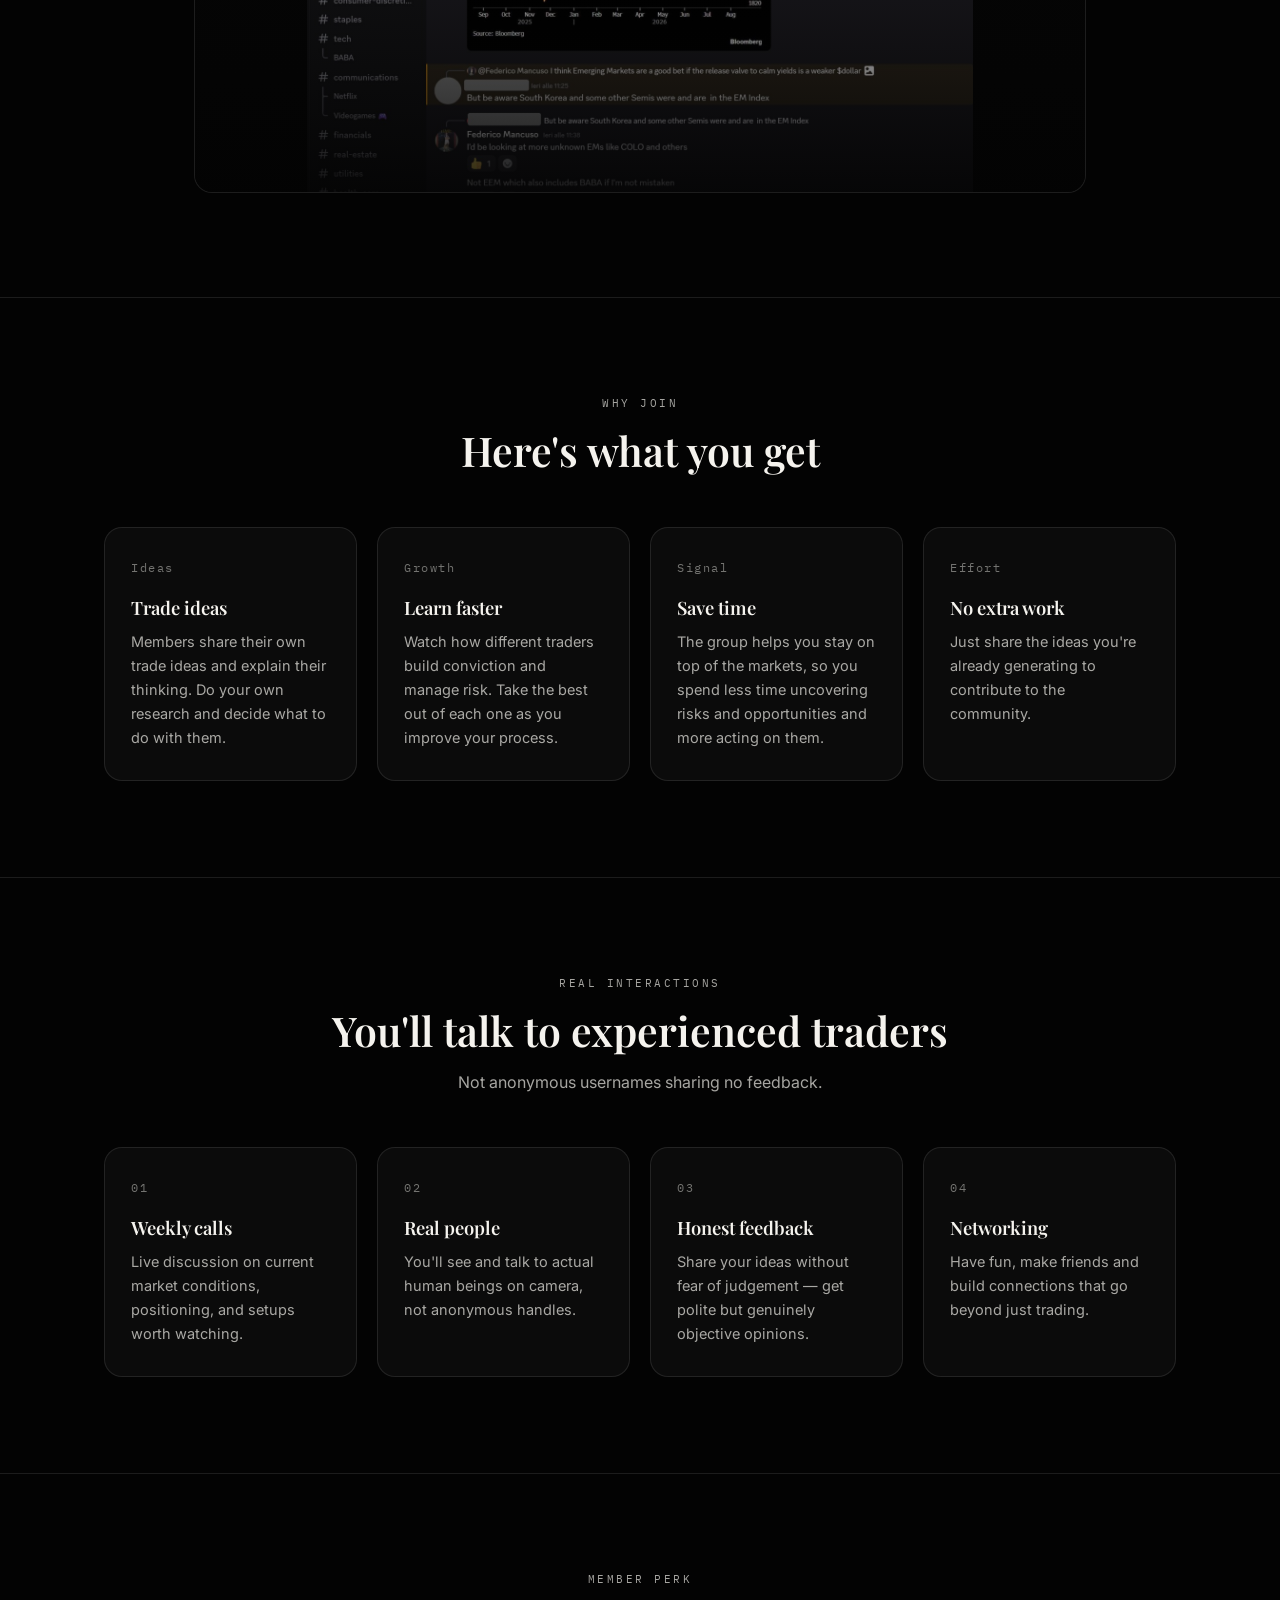
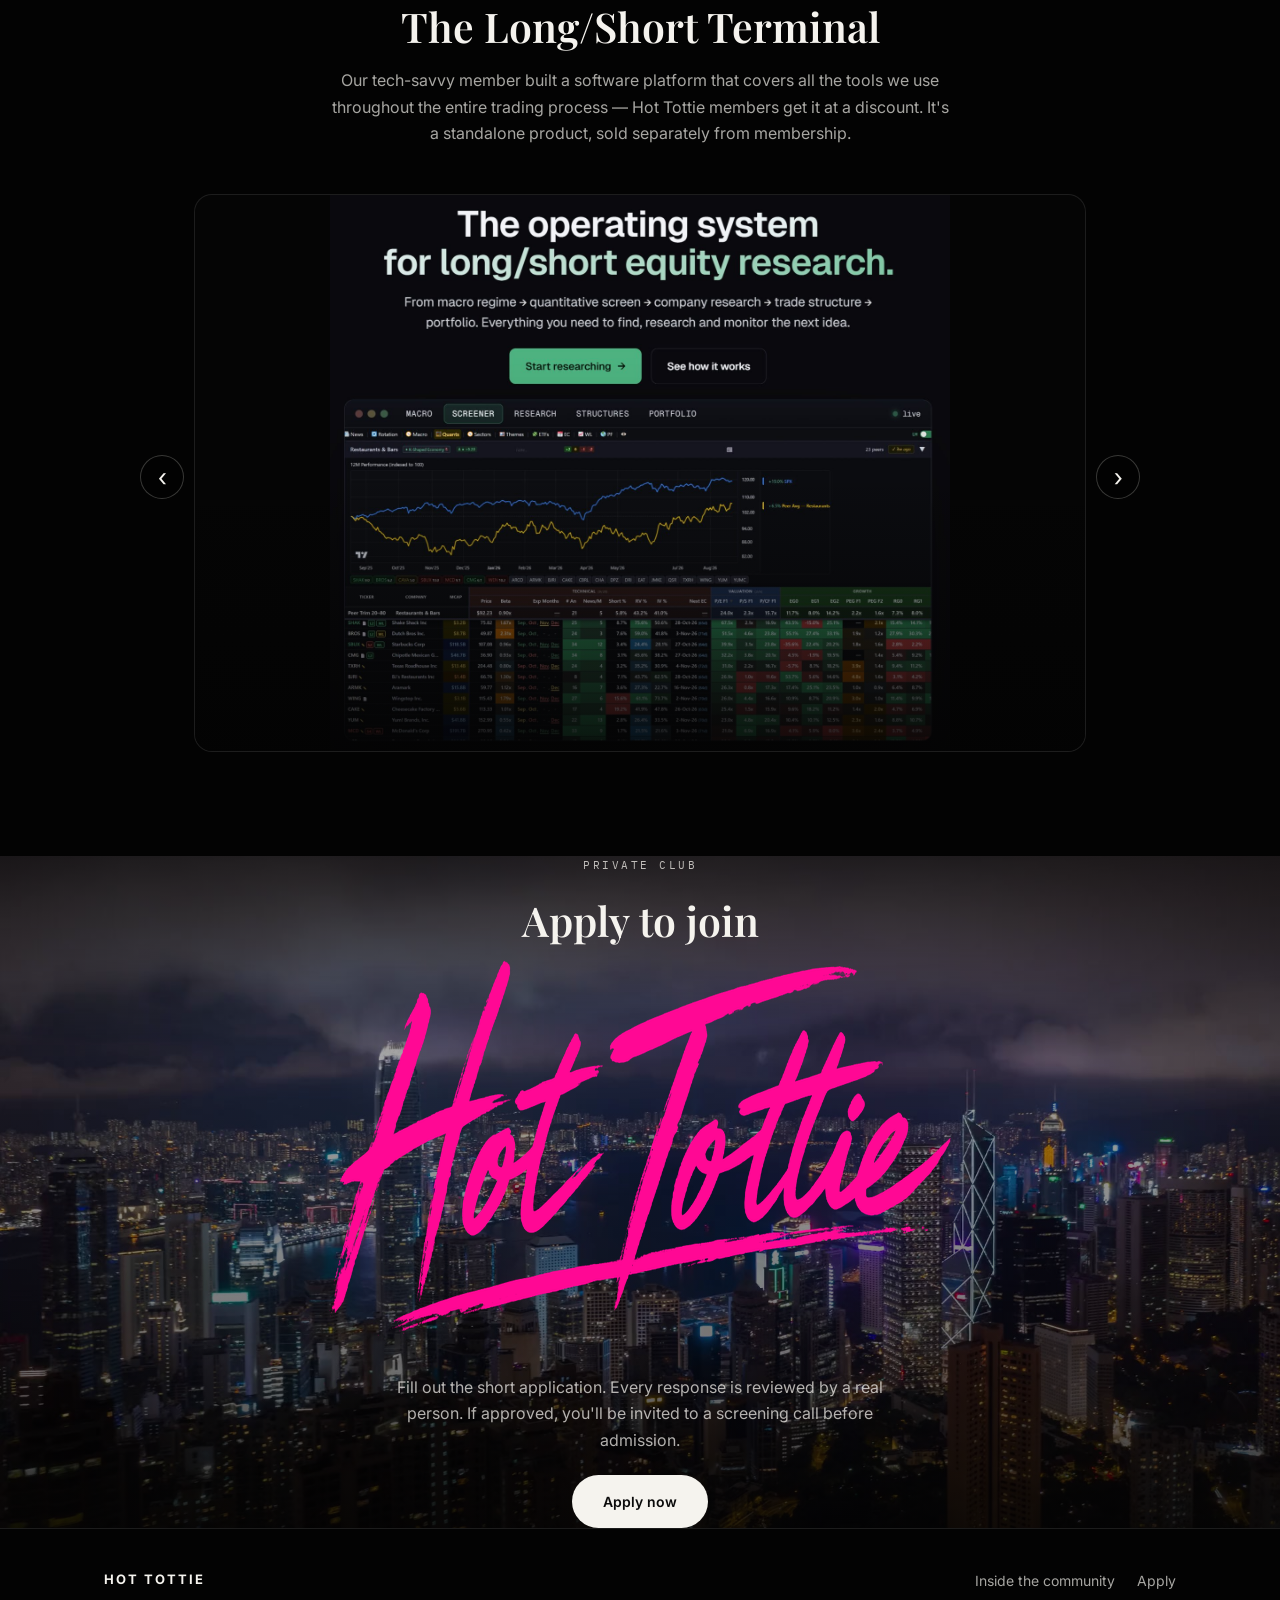
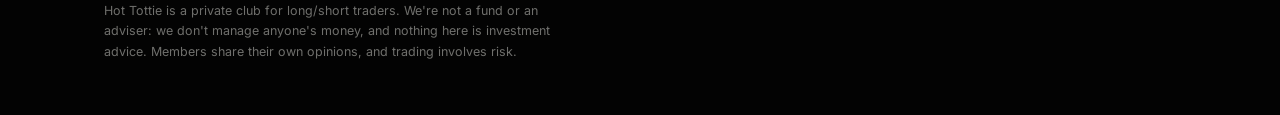
==== commit 779a5f3a: "Refactor headings and include brand logo images Updated headings and added logo images for branding." ====
--- a/index.html
+++ b/index.html
@@ -96,9 +96,9 @@
         Private Club
       </span>
 
-      <h1>
-        Hot Tottie
-      </h1>
+      <h1 class="brand-logo">
+  <img src="images/hot-tottie-logo.png" alt="Hot Tottie" width="1100" height="407">
+</h1>
 
       <p class="tagline">
         Private Club for Long/Short Traders
@@ -555,9 +555,10 @@
         Private Club
       </span>
 
-      <h2>
-        Apply to join Hot Tottie
-      </h2>
+      <h2 class="apply-heading">
+  <span>Apply to join</span>
+  <img src="images/hot-tottie-logo.png" alt="Hot Tottie" width="1100" height="407">
+</h2>
 
       <p class="lede">
         Fill out the short application. Every response is
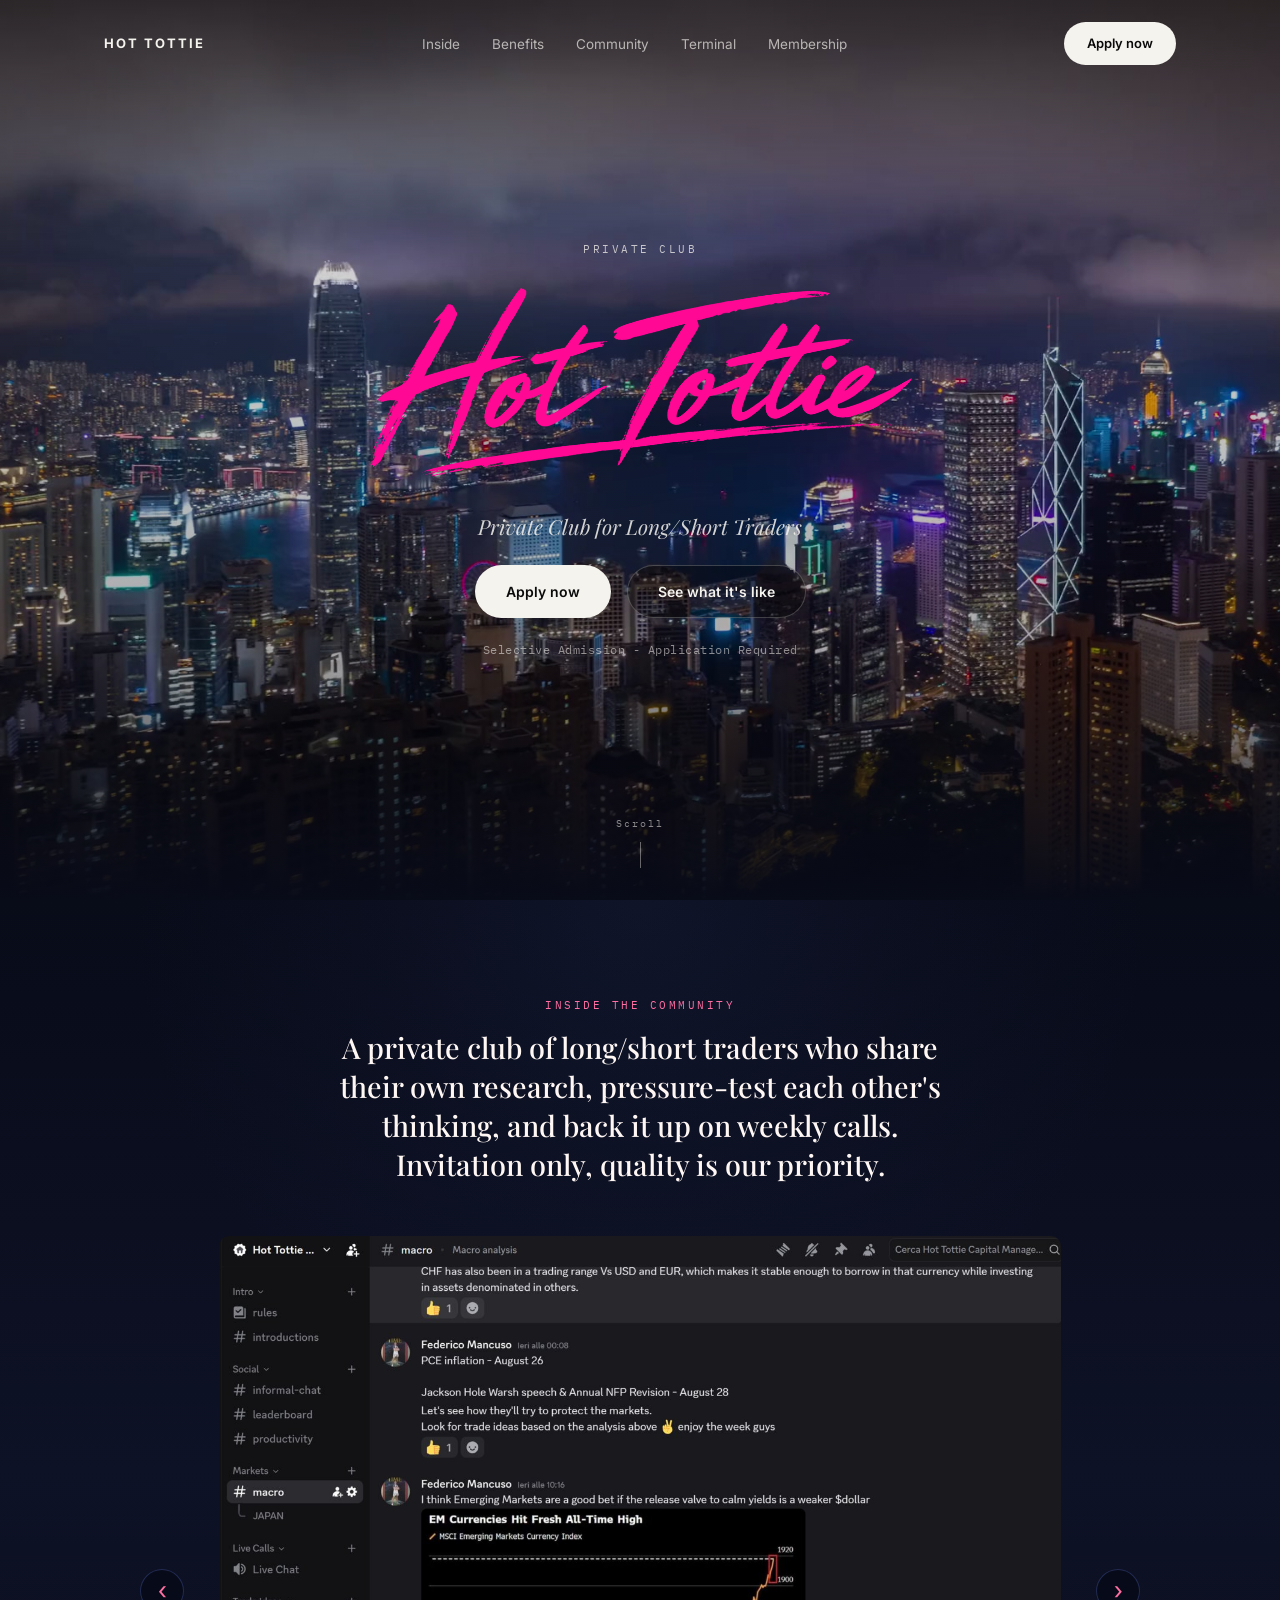
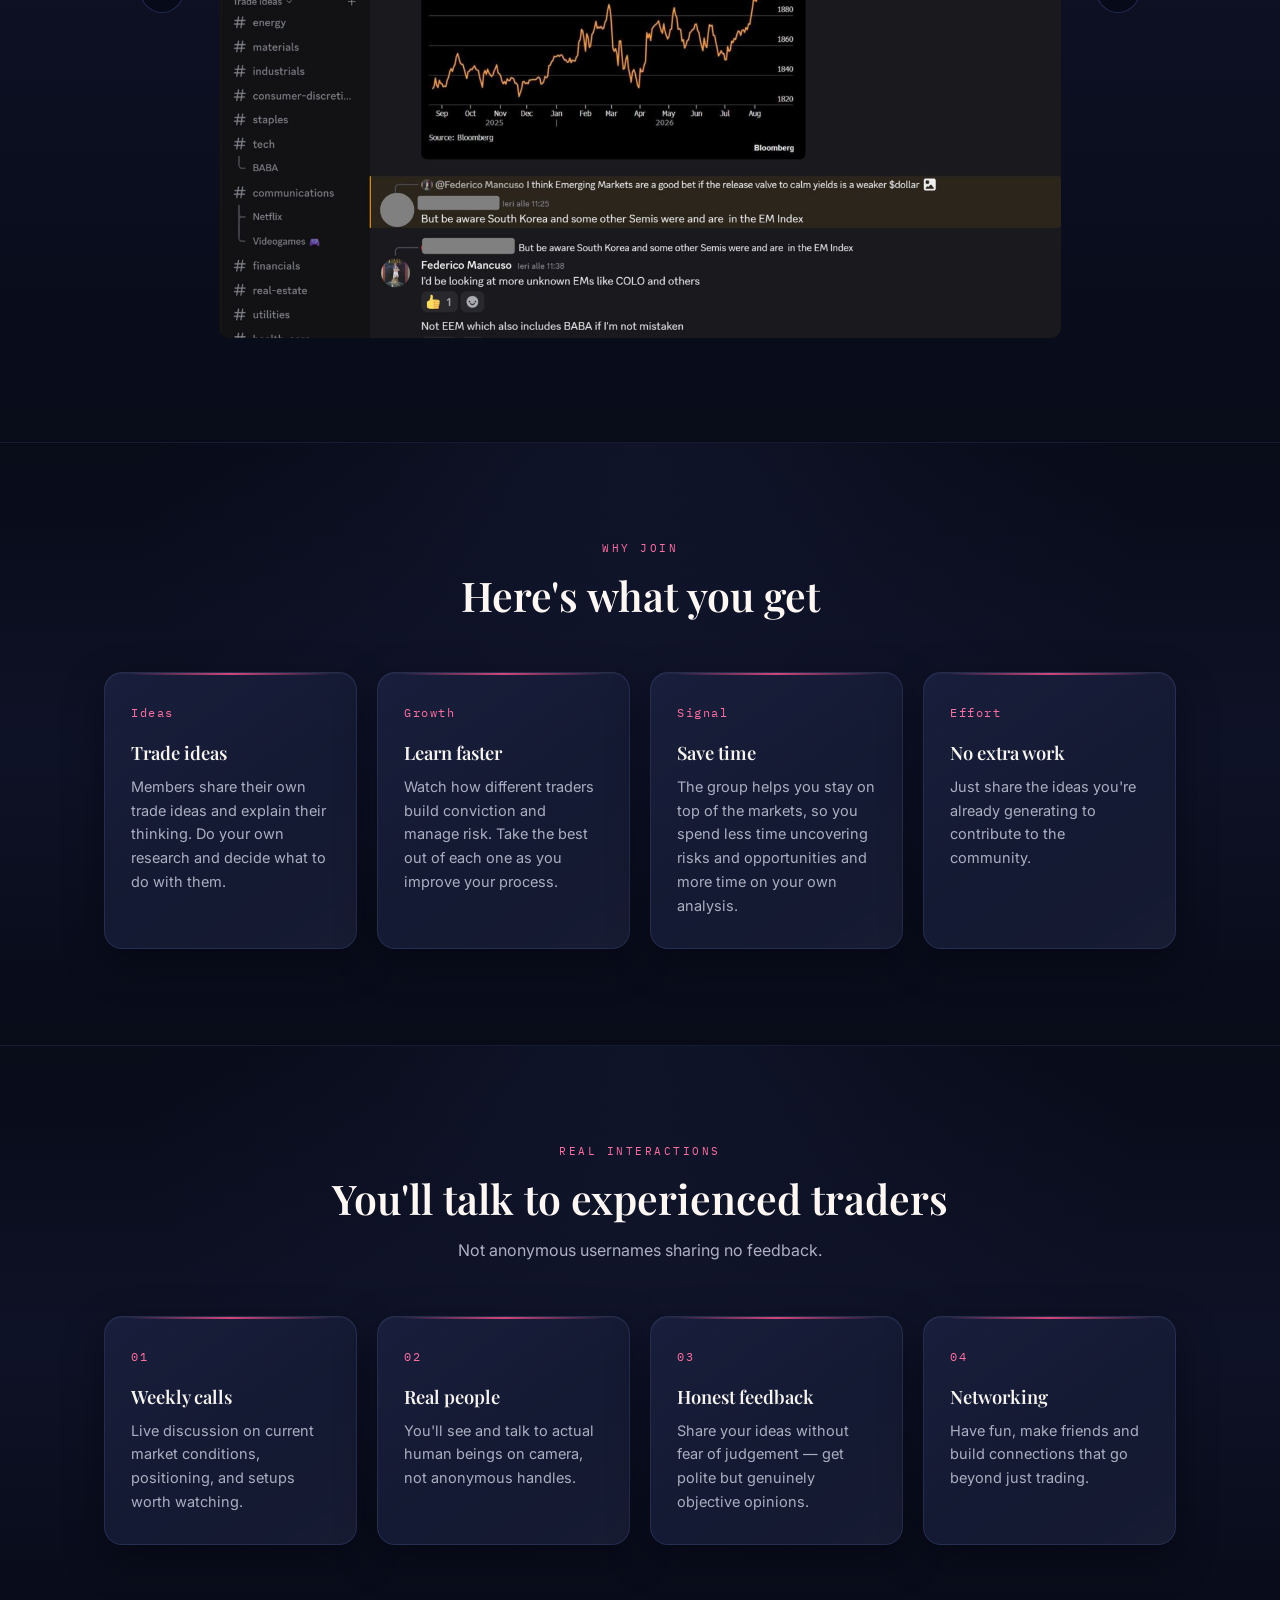
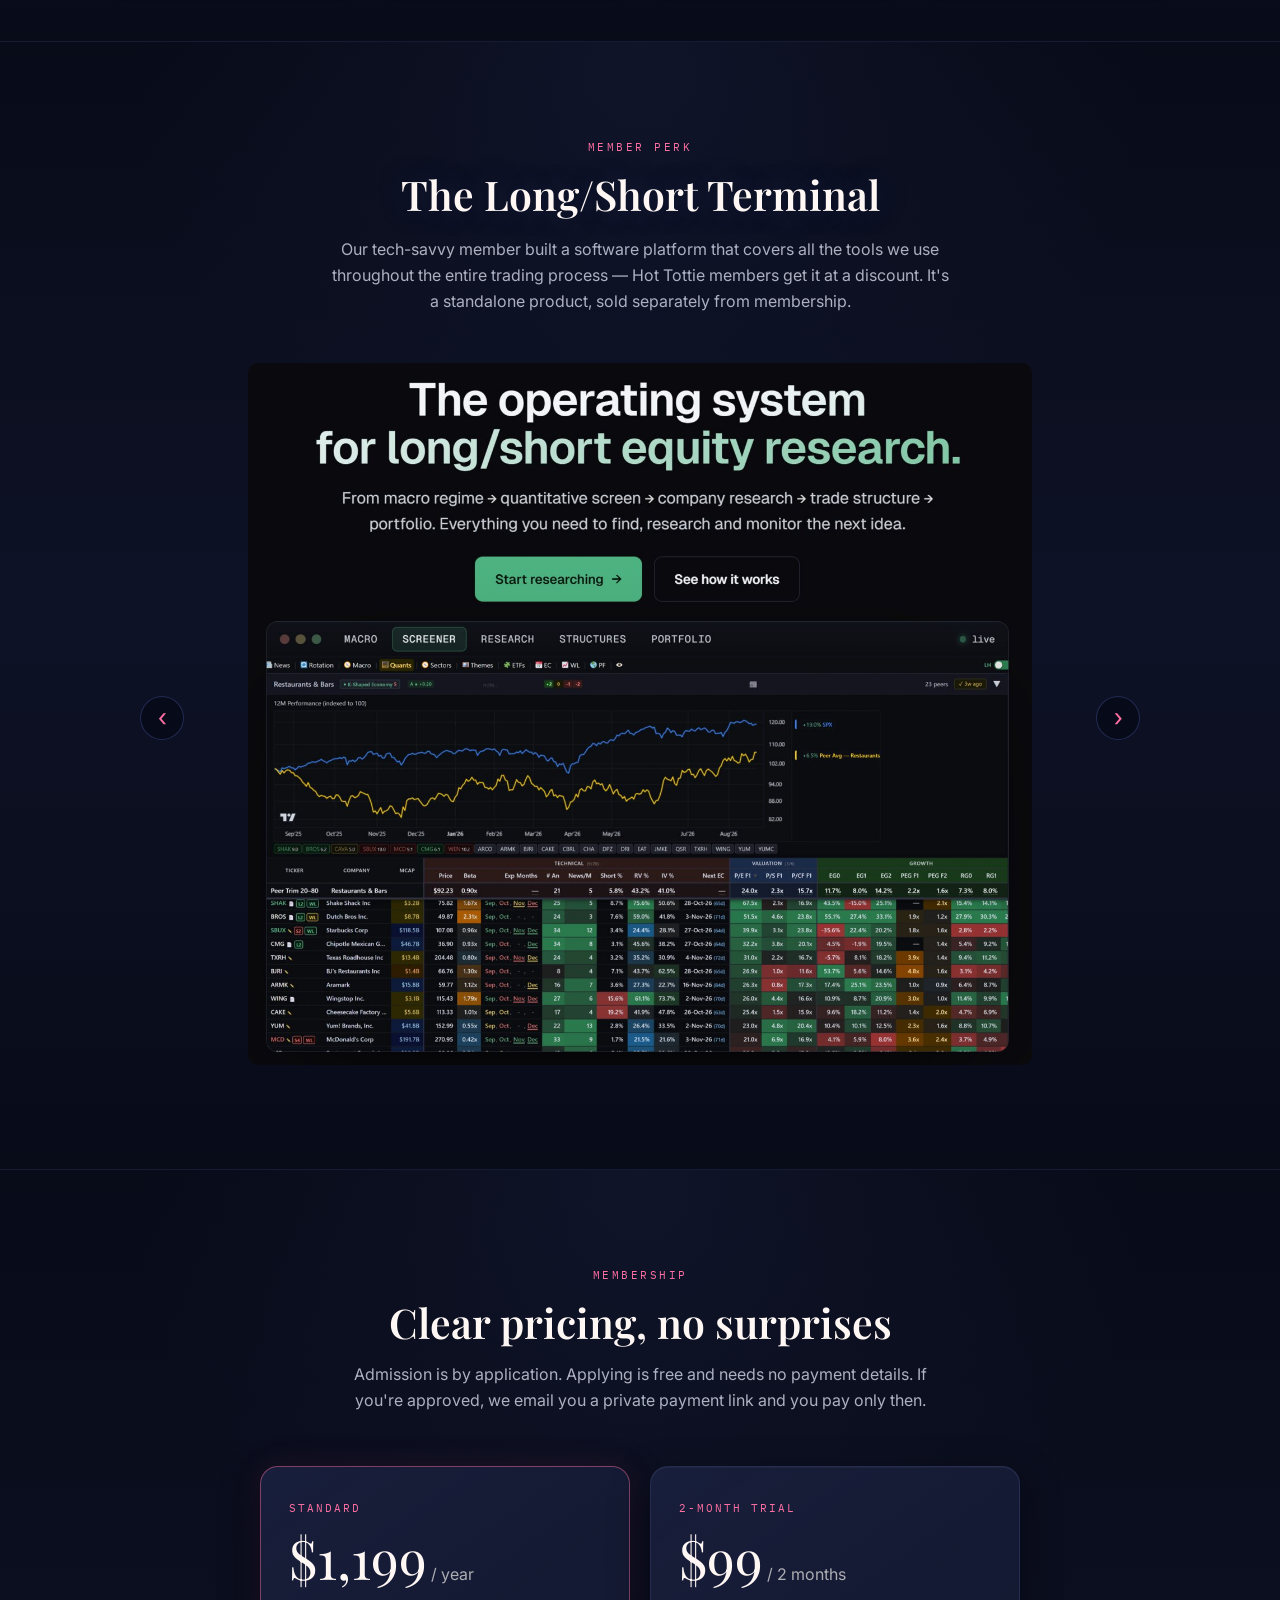
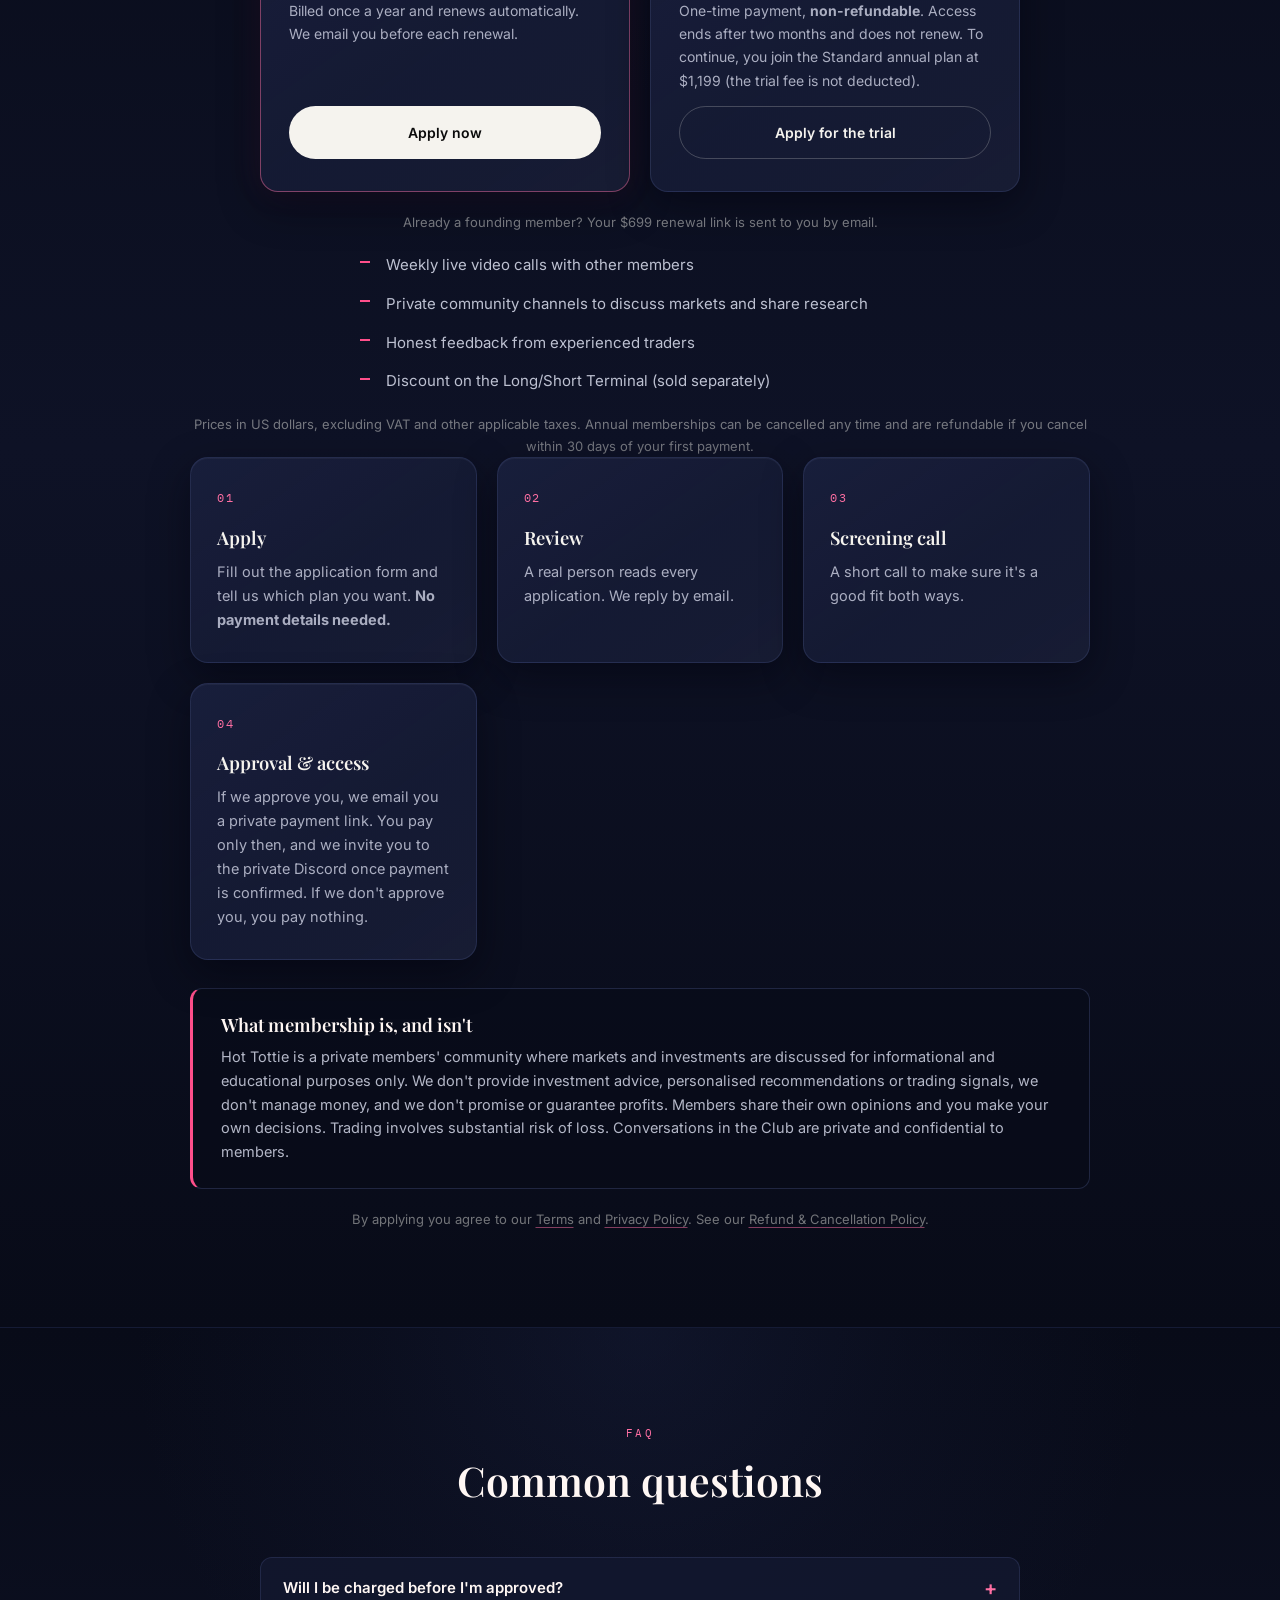
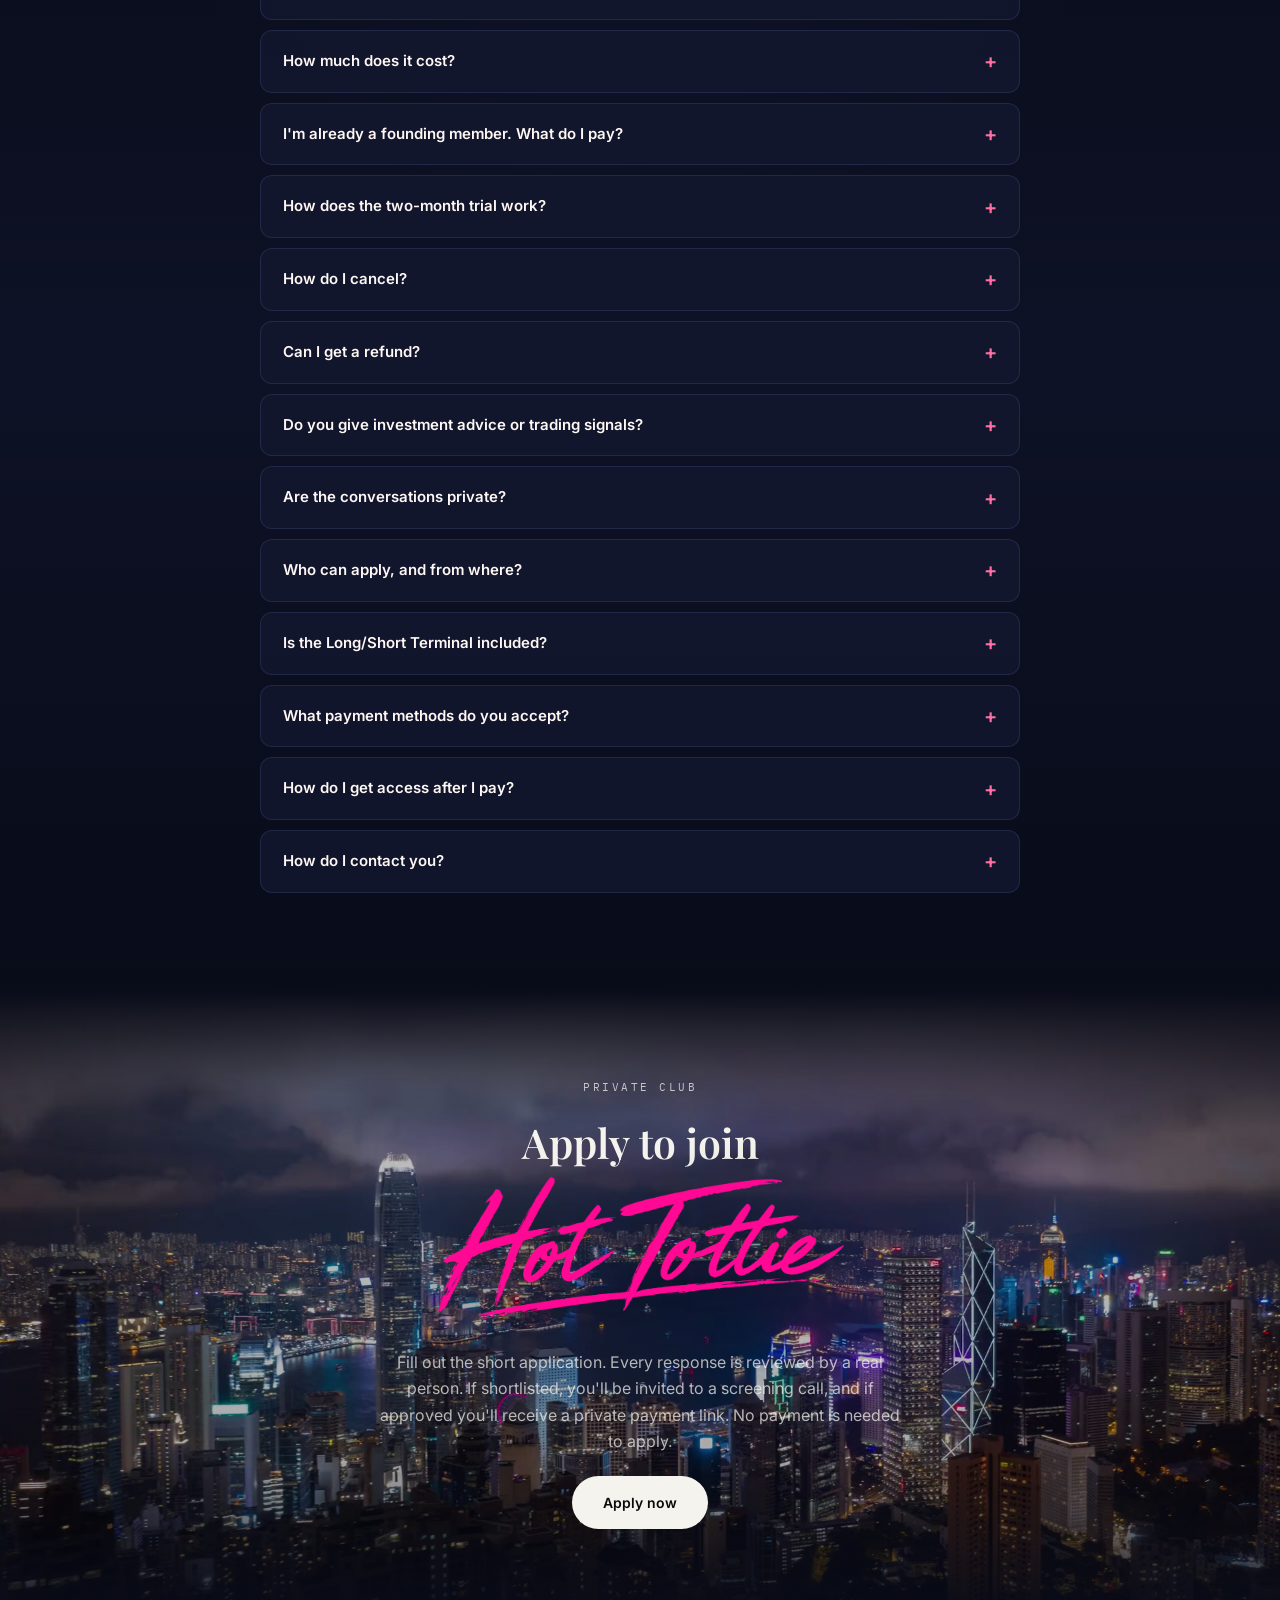
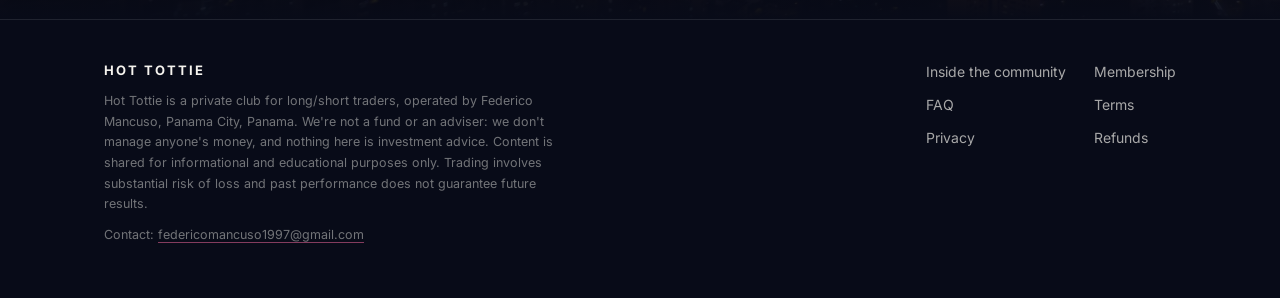
==== commit 563d39f2: "Add files via upload" ====
--- a/index.html
+++ b/index.html
@@ -23,6 +23,7 @@
   rel="stylesheet"
 >
 
+<link rel="icon" href="favicon.svg" type="image/svg+xml">
 <link rel="stylesheet" href="css/style.css">
 </head>
 
@@ -50,6 +51,7 @@
       <a href="#benefits">Benefits</a>
       <a href="#community">Community</a>
       <a href="#terminal">Terminal</a>
+      <a href="#membership">Membership</a>
     </nav>
 
     <div class="nav-cta">
@@ -177,7 +179,6 @@
             <img
               src="images/chats1.jpg"
               alt="Community trading discussion screenshot"
-              loading="lazy"
               draggable="false"
             >
 
@@ -193,7 +194,6 @@
             <img
               src="images/chats2.jpg"
               alt="Community trading discussion screenshot"
-              loading="lazy"
               draggable="false"
             >
 
@@ -209,7 +209,6 @@
             <img
               src="images/chats3.jpg"
               alt="Community trading discussion screenshot"
-              loading="lazy"
               draggable="false"
             >
 
@@ -300,7 +299,7 @@
           <p>
             The group helps you stay on top of the markets, so you
             spend less time uncovering risks and opportunities and
-            more acting on them.
+            more time on your own analysis.
           </p>
 
         </div>
@@ -479,7 +478,6 @@
             <img
               src="images/terminal1.jpg"
               alt="Long/Short Terminal screenshot"
-              loading="lazy"
               draggable="false"
             >
 
@@ -495,7 +493,6 @@
             <img
               src="images/terminal2.jpg"
               alt="Long/Short Terminal screenshot"
-              loading="lazy"
               draggable="false"
             >
 
@@ -511,7 +508,6 @@
             <img
               src="images/terminal3.jpg"
               alt="Long/Short Terminal screenshot"
-              loading="lazy"
               draggable="false"
             >
 
@@ -527,6 +523,179 @@
 
     </div>
 
+  </section>
+
+
+  <!-- =======================================================
+       MEMBERSHIP + FAQ
+       ======================================================= -->
+
+  <section class="content" id="membership">
+    <div class="wrap">
+
+      <div class="section-head">
+        <span class="eyebrow">Membership</span>
+        <h2>Clear pricing, no surprises</h2>
+        <p>Admission is by application. Applying is free and needs no payment details. If you're approved, we email you a private payment link and you pay only then.</p>
+      </div>
+
+      <div class="plans">
+
+        <article class="plan-card featured">
+          <span class="plan-badge">Standard</span>
+          <div class="plan-amount">$1,199<span class="plan-period"> / year</span></div>
+          <p class="plan-billing">
+            Billed once a year and renews automatically. We email you before each renewal.
+          </p>
+          <a class="btn btn-primary" href="https://forms.gle/rLrUAzWxnsWnWuV28" target="_blank" rel="noopener">Apply now</a>
+        </article>
+
+        <article class="plan-card">
+          <span class="plan-badge">2-month trial</span>
+          <div class="plan-amount">$99<span class="plan-period"> / 2 months</span></div>
+          <p class="plan-billing">
+            One-time payment, <strong>non-refundable</strong>.
+            Access ends after two months and does not renew. To continue, you join the Standard annual plan at $1,199 (the trial fee is not deducted).
+          </p>
+          <a class="btn btn-outline" href="https://forms.gle/rLrUAzWxnsWnWuV28" target="_blank" rel="noopener">Apply for the trial</a>
+        </article>
+
+      </div>
+
+      <p class="plan-fineprint founding-note">Already a founding member? Your $699 renewal link is sent to you by email.</p>
+
+      <ul class="plan-list plan-includes">
+        <li>Weekly live video calls with other members</li>
+        <li>Private community channels to discuss markets and share research</li>
+        <li>Honest feedback from experienced traders</li>
+        <li>Discount on the Long/Short Terminal (sold separately)</li>
+      </ul>
+
+      <p class="plan-fineprint">
+        Prices in US dollars, excluding VAT and other applicable taxes.
+        Annual memberships can be cancelled any time and are refundable if you cancel within 30 days of your first payment.
+      </p>
+
+      <div class="grid-4 steps">
+        <div class="feature">
+          <span class="mark">01</span>
+          <h3>Apply</h3>
+          <p>Fill out the application form and tell us which plan you want. <strong>No payment details needed.</strong></p>
+        </div>
+        <div class="feature">
+          <span class="mark">02</span>
+          <h3>Review</h3>
+          <p>A real person reads every application. We reply by email.</p>
+        </div>
+        <div class="feature">
+          <span class="mark">03</span>
+          <h3>Screening call</h3>
+          <p>A short call to make sure it's a good fit both ways.</p>
+        </div>
+        <div class="feature">
+          <span class="mark">04</span>
+          <h3>Approval &amp; access</h3>
+          <p>If we approve you, we email you a private payment link. You pay only then, and we invite you to the private Discord once payment is confirmed. If we don't approve you, you pay nothing.</p>
+        </div>
+      </div>
+
+      <div class="notice">
+        <h3>What membership is, and isn't</h3>
+        <p>
+          Hot Tottie is a private members' community where markets and investments are discussed for informational and
+          educational purposes only. We don't provide investment advice, personalised recommendations or trading signals,
+          we don't manage money, and we don't promise or guarantee profits. Members share their own opinions and you make
+          your own decisions. Trading involves substantial risk of loss. Conversations in the Club are private and
+          confidential to members.
+        </p>
+      </div>
+
+      <p class="plan-fineprint">
+        By applying you agree to our <a href="terms.html">Terms</a> and <a href="privacy.html">Privacy Policy</a>.
+        See our <a href="refunds.html">Refund &amp; Cancellation Policy</a>.
+      </p>
+
+    </div>
+  </section>
+
+
+  <section class="content" id="faq">
+    <div class="wrap">
+
+      <div class="section-head">
+        <span class="eyebrow">FAQ</span>
+        <h2>Common questions</h2>
+      </div>
+
+      <div class="faq">
+
+        <details>
+          <summary>Will I be charged before I'm approved?</summary>
+          <p>No. Applying is free and we don't ask for payment details. Only approved applicants receive a payment link, sent by us by email. If we decline your application, you pay nothing.</p>
+        </details>
+
+        <details>
+          <summary>How much does it cost?</summary>
+          <p>Standard membership is $1,199 per year. There is also a two-month trial for a one-time $99. Prices are in US dollars and exclude VAT and other applicable taxes.</p>
+        </details>
+
+        <details>
+          <summary>I'm already a founding member. What do I pay?</summary>
+          <p>Founding members of the community pay $699 per year, through a private link we email to you. The founding rate is not available to new applicants. Founding members keep the $699 rate on renewal while their membership stays continuously active. If you leave and come back later, the then-current Standard price applies.</p>
+        </details>
+
+        <details>
+          <summary>How does the two-month trial work?</summary>
+          <p>You pay $99 once and get two months of full access. The trial fee is non-refundable and is not deducted from the annual price. After two months your access ends and you are not charged again. To continue, you purchase the Standard annual membership at $1,199.</p>
+        </details>
+
+        <details>
+          <summary>How do I cancel?</summary>
+          <p>Anytime, from your Whop account or by email. No cancellation fees. For annual plans you keep access until the end of the year you've paid for, and we email you before each renewal.</p>
+        </details>
+
+        <details>
+          <summary>Can I get a refund?</summary>
+          <p>Annual memberships are refundable if you cancel within 30 days of your first payment. After 30 days they are not refundable. The trial fee is non-refundable. Details are in our <a href="refunds.html">Refund &amp; Cancellation Policy</a>.</p>
+        </details>
+
+        <details>
+          <summary>Do you give investment advice or trading signals?</summary>
+          <p>No. Hot Tottie is a community where members discuss markets and analyse investments for informational and educational purposes only. We don't give personalised advice, sell signals, manage money, or guarantee results. Always do your own research.</p>
+        </details>
+
+        <details>
+          <summary>Are the conversations private?</summary>
+          <p>Yes. Everything shared in the Club is confidential to members, and members agree not to record, screenshot or share it outside the Club. Our administrators and moderators can see what is posted.</p>
+        </details>
+
+        <details>
+          <summary>Who can apply, and from where?</summary>
+          <p>Experienced long/short traders aged 18 or over, from any country. Admission is selective and every application is reviewed by a person. Taxes may apply depending on where you live.</p>
+        </details>
+
+        <details>
+          <summary>Is the Long/Short Terminal included?</summary>
+          <p>No. It's a separate software product sold separately. Members get a discount.</p>
+        </details>
+
+        <details>
+          <summary>What payment methods do you accept?</summary>
+          <p>The methods available at Whop's checkout (major cards, Apple Pay and Google Pay), processed securely by Whop. We never see your card details.</p>
+        </details>
+
+        <details>
+          <summary>How do I get access after I pay?</summary>
+          <p>We invite you to the private Discord server by hand, normally within one business day of your payment, and within 24 hours even on non-business days. Make sure we have your Discord username.</p>
+        </details>
+
+        <details>
+          <summary>How do I contact you?</summary>
+          <p>Email <a href="mailto:federicomancuso1997@gmail.com">federicomancuso1997@gmail.com</a>. We reply within 2 business days.</p>
+        </details>
+
+      </div>
+    </div>
   </section>
 
 
@@ -561,8 +730,9 @@
 </h2>
 
       <p class="lede">
-        Fill out the short application. Every response is
-        reviewed by a real person. If approved, you'll be invited to a screening call before admission.
+        Fill out the short application. Every response is reviewed by a real person.
+        If shortlisted, you'll be invited to a screening call, and if approved you'll receive
+        a private payment link. No payment is needed to apply.
       </p>
 
       <div class="video-actions">
@@ -590,42 +760,34 @@
      =========================================================== -->
 
 <footer>
-
   <div class="wrap footer-inner">
 
     <div>
-
-      <a href="#top" class="logo">
-        Hot Tottie
-      </a>
+      <a href="#top" class="logo">Hot Tottie</a>
 
       <p class="fine-print">
-        Hot Tottie is a private club for long/short traders.
+        Hot Tottie is a private club for long/short traders, operated by
+        Federico Mancuso, Panama City, Panama.
         We're not a fund or an adviser: we don't manage anyone's money, and nothing here is investment advice.
-        Members share their own opinions, and trading involves risk.
+        Content is shared for informational and educational purposes only. Trading involves substantial risk of loss
+        and past performance does not guarantee future results.
       </p>
 
+      <p class="fine-print">
+        Contact: <a href="mailto:federicomancuso1997@gmail.com">federicomancuso1997@gmail.com</a>
+      </p>
     </div>
 
-
-    <nav>
-
-      <a href="#inside">
-        Inside the community
-      </a>
-
-      <a
-        href="https://forms.gle/rLrUAzWxnsWnWuV28"
-        target="_blank"
-        rel="noopener"
-      >
-        Apply
-      </a>
-
+    <nav class="footer-links">
+      <a href="#inside">Inside the community</a>
+      <a href="#membership">Membership</a>
+      <a href="#faq">FAQ</a>
+      <a href="terms.html">Terms</a>
+      <a href="privacy.html">Privacy</a>
+      <a href="refunds.html">Refunds</a>
     </nav>
 
   </div>
-
 </footer>
 
 
--- a/css/style.css
+++ b/css/style.css
@@ -1,5 +1,5 @@
 /* ===========================================================
-   Hot Tottie Capital Management — Eventic-style design system
+   Hot Tottie — design system
    =========================================================== */
 
 :root {
@@ -1101,3 +1101,733 @@
     border-radius: 12px;
   }
 }
+
+/* Hot Tottie brush logo */
+.brand-logo {
+  margin: 0;
+  line-height: 0;
+}
+.brand-logo img {
+  display: block;
+  width: min(560px, 80vw);
+  height: auto;
+  margin-inline: auto;
+  filter: drop-shadow(0 4px 24px rgba(0, 0, 0, 0.45));
+}
+
+.apply-heading {
+  display: flex;
+  flex-direction: column;
+  align-items: center;
+  gap: 0.25rem;
+}
+.apply-heading img {
+  display: block;
+  width: min(420px, 70vw);
+  height: auto;
+  filter: drop-shadow(0 4px 24px rgba(0, 0, 0, 0.45));
+}
+
+/* ===========================================================
+   HOT TOTTIE — NIGHT-SEA THEME
+   Videos stay natural; deep night-blue sections with subtle
+   city-light glows; pink text and accents.
+   =========================================================== */
+
+:root {
+  /* Pink accents */
+  --ht-accent: #ff4f8b;
+  --ht-accent-bright: #ff6fa3;
+  --ht-warm-white: #fff7f4;
+
+  /* Night sea: very dark blues */
+  --ht-sea-darkest: #080b18;  /* page base, video edge fade */
+  --ht-sea-deep:    #0e1226;  /* section middle */
+  --ht-sea-card:    #131830;  /* cards */
+  --ht-sea:         #2a3566;  /* faint glows (city lights on water) */
+  --ht-sea-bright:  #4a5aa8;  /* hover borders */
+
+  --bg: var(--ht-sea-darkest);
+}
+
+body,
+footer {
+  background: var(--ht-sea-darkest);
+}
+
+/* -----------------------------------------------------------
+   Videos: almost neutral overlay, blue only at the very edges
+   ----------------------------------------------------------- */
+
+.video-overlay {
+  background: linear-gradient(
+    180deg,
+    rgba(3, 3, 3, 0.60) 0%,
+    rgba(3, 3, 3, 0.18) 30%,
+    rgba(3, 3, 3, 0.32) 72%,
+    rgba(8, 11, 24, 1)  100%
+  );
+}
+
+.video-section.short .video-overlay {
+  background: linear-gradient(
+    180deg,
+    rgba(8, 11, 24, 1)  0%,
+    rgba(3, 3, 3, 0.25) 22%,
+    rgba(3, 3, 3, 0.32) 75%,
+    rgba(8, 11, 24, 1)  100%
+  );
+}
+
+/* -----------------------------------------------------------
+   Four middle sections
+   ----------------------------------------------------------- */
+
+#inside,
+#benefits,
+#community,
+#terminal {
+  position: relative;
+  overflow: hidden;
+
+  background: linear-gradient(
+    180deg,
+    var(--ht-sea-darkest) 0%,
+    var(--ht-sea-deep) 50%,
+    var(--ht-sea-darkest) 100%
+  );
+}
+
+/* Faint glow, like city lights reflected on dark water */
+#inside::before,
+#benefits::before,
+#community::before,
+#terminal::before {
+  content: "";
+  position: absolute;
+  width: min(1000px, 100vw);
+  height: 520px;
+  left: 50%;
+  top: 0;
+  transform: translateX(-50%);
+  pointer-events: none;
+  background: radial-gradient(
+    ellipse at center top,
+    rgba(42, 53, 102, 0.22) 0%,
+    rgba(42, 53, 102, 0.08) 38%,
+    transparent 72%
+  );
+}
+
+#inside > .wrap,
+#benefits > .wrap,
+#community > .wrap,
+#terminal > .wrap {
+  position: relative;
+  z-index: 1;
+}
+
+/* Pink eyebrows, warm-white headings */
+#inside .section-head .eyebrow,
+#benefits .section-head .eyebrow,
+#community .section-head .eyebrow,
+#terminal .perk-copy .eyebrow {
+  color: var(--ht-accent-bright);
+}
+
+#inside .section-head h2,
+#benefits .section-head h2,
+#community .section-head h2,
+#terminal .perk-copy h2 {
+  color: var(--ht-warm-white);
+}
+
+#benefits .section-head p,
+#community .section-head p,
+#terminal .perk-copy p {
+  color: rgba(228, 232, 248, 0.74);
+}
+
+/* Separators */
+#inside + #benefits,
+#benefits + #community,
+#community + #terminal {
+  border-top-color: rgba(74, 90, 168, 0.20);
+}
+
+/* -----------------------------------------------------------
+   Feature cards
+   ----------------------------------------------------------- */
+
+#benefits .feature,
+#community .feature {
+  position: relative;
+  overflow: hidden;
+
+  background:
+    linear-gradient(
+      145deg,
+      rgba(74, 90, 168, 0.09),
+      rgba(42, 53, 102, 0.05) 55%,
+      rgba(255, 255, 255, 0.015)
+    ),
+    var(--ht-sea-card);
+
+  border-color: rgba(120, 135, 210, 0.16);
+
+  box-shadow:
+    0 14px 40px rgba(2, 3, 10, 0.45),
+    inset 0 1px 0 rgba(255, 255, 255, 0.04);
+
+  transition:
+    transform 0.25s ease,
+    border-color 0.25s ease,
+    box-shadow 0.25s ease;
+}
+
+#benefits .feature p,
+#community .feature p {
+  color: rgba(228, 232, 248, 0.72);
+}
+
+#benefits .feature::before,
+#community .feature::before {
+  content: "";
+  position: absolute;
+  top: 0;
+  left: 24px;
+  right: 24px;
+  height: 2px;
+  background: linear-gradient(90deg, transparent, var(--ht-accent), transparent);
+  opacity: 0.8;
+}
+
+#benefits .feature:hover,
+#community .feature:hover {
+  transform: translateY(-3px);
+  border-color: rgba(74, 90, 168, 0.50);
+  box-shadow:
+    0 18px 48px rgba(2, 3, 10, 0.55),
+    0 0 26px rgba(42, 53, 102, 0.30),
+    inset 0 1px 0 rgba(255, 255, 255, 0.06);
+}
+
+#benefits .feature .mark,
+#community .feature .mark {
+  color: var(--ht-accent-bright);
+}
+
+/* -----------------------------------------------------------
+   Screenshots
+   ----------------------------------------------------------- */
+
+#inside .photo-card.screen,
+#terminal .photo-card.screen {
+  border-color: rgba(120, 135, 210, 0.18);
+  box-shadow:
+    0 16px 44px rgba(2, 3, 10, 0.55),
+    0 0 30px rgba(42, 53, 102, 0.18);
+}
+
+#inside .photo-card.screen:hover {
+  border-color: rgba(74, 90, 168, 0.50);
+}
+
+#terminal .perk-copy h2 {
+  text-shadow: 0 0 28px rgba(42, 53, 102, 0.40);
+}
+
+/* Carousel arrows: dark ring, pink arrow */
+#inside .carousel-arrow,
+#terminal .carousel-arrow {
+  border-color: rgba(74, 90, 168, 0.40);
+  color: var(--ht-accent-bright);
+  background: rgba(8, 11, 24, 0.85);
+}
+
+#inside .carousel-arrow:hover,
+#terminal .carousel-arrow:hover {
+  border-color: var(--ht-sea-bright);
+  background: rgba(42, 53, 102, 0.28);
+  box-shadow: 0 0 20px rgba(42, 53, 102, 0.35);
+}
+
+/* -----------------------------------------------------------
+   Mobile
+   ----------------------------------------------------------- */
+
+@media (max-width: 760px) {
+  #inside::before,
+  #benefits::before,
+  #community::before,
+  #terminal::before {
+    width: 130vw;
+    height: 420px;
+    background: radial-gradient(
+      ellipse at center top,
+      rgba(42, 53, 102, 0.18) 0%,
+      transparent 68%
+    );
+  }
+
+  #benefits .feature:hover,
+  #community .feature:hover {
+    transform: none;
+  }
+}
+
+/* ===========================================================
+   CAROUSELS — screenshots only (no card / box)
+   Add at the very end of style.css
+   =========================================================== */
+
+#inside .carousel .photo-card.screen,
+#terminal .carousel .photo-card.screen {
+  aspect-ratio: auto;
+  background: none;
+  border: 0;
+  border-radius: 0;
+  box-shadow: none;
+  overflow: visible;
+
+  display: flex;
+  align-items: center;
+  justify-content: center;
+}
+
+/* Let the screenshot define its own size */
+#inside .carousel .photo-card.screen img,
+#terminal .carousel .photo-card.screen img {
+  width: auto;
+  height: auto;
+  max-width: 100%;
+  max-height: 78vh;
+  object-fit: contain;
+  border-radius: 10px;   /* set to 0 for sharp corners */
+}
+
+/* No gradient or caption layer on screenshots */
+.photo-card.screen .scrim,
+.photo-card.screen .caption {
+  display: none;
+}
+
+/* Center slides of different heights */
+.carousel {
+  align-items: center;
+}
+
+
+/* ===========================================================
+   COMPLIANCE ADDITIONS — append at the very end of style.css
+   Membership, FAQ, legal pages, footer links, placeholders
+   =========================================================== */
+
+/* ---- New sections share the night-sea look ---- */
+#membership,
+#faq {
+  position: relative;
+  overflow: hidden;
+  background: linear-gradient(
+    180deg,
+    var(--ht-sea-darkest) 0%,
+    var(--ht-sea-deep) 50%,
+    var(--ht-sea-darkest) 100%
+  );
+}
+
+#membership::before,
+#faq::before {
+  content: "";
+  position: absolute;
+  width: min(1000px, 100vw);
+  height: 520px;
+  left: 50%;
+  top: 0;
+  transform: translateX(-50%);
+  pointer-events: none;
+  background: radial-gradient(
+    ellipse at center top,
+    rgba(42, 53, 102, 0.22) 0%,
+    rgba(42, 53, 102, 0.08) 38%,
+    transparent 72%
+  );
+}
+
+#membership > .wrap,
+#faq > .wrap {
+  position: relative;
+  z-index: 1;
+}
+
+#terminal + #membership,
+#membership + #faq {
+  border-top-color: rgba(74, 90, 168, 0.20);
+}
+
+#membership .section-head .eyebrow,
+#faq .section-head .eyebrow {
+  color: var(--ht-accent-bright);
+}
+
+#membership .section-head h2,
+#faq .section-head h2 {
+  color: var(--ht-warm-white);
+}
+
+#membership .section-head p {
+  color: rgba(228, 232, 248, 0.74);
+}
+
+/* ---- Plan card ---- */
+.plan {
+  display: grid;
+  grid-template-columns: 1.1fr 1fr;
+  gap: 40px;
+  align-items: center;
+
+  max-width: 900px;
+  margin: 0 auto 28px;
+  padding: 40px;
+
+  background:
+    linear-gradient(145deg, rgba(74, 90, 168, 0.09), rgba(42, 53, 102, 0.05) 55%, rgba(255, 255, 255, 0.015)),
+    var(--ht-sea-card);
+  border: 1px solid rgba(120, 135, 210, 0.16);
+  border-radius: 18px;
+  box-shadow: 0 14px 40px rgba(2, 3, 10, 0.45), inset 0 1px 0 rgba(255, 255, 255, 0.04);
+}
+
+.plan-main {
+  display: flex;
+  flex-direction: column;
+  align-items: flex-start;
+  gap: 14px;
+}
+
+.plan-name {
+  font-family: var(--font-body);
+  font-size: 14px;
+  font-weight: 600;
+  color: var(--ht-accent-bright);
+}
+
+.plan-amount {
+  font-family: var(--font-display);
+  font-size: clamp(2.4rem, 5vw, 3.4rem);
+  line-height: 1;
+  color: var(--ht-warm-white);
+}
+
+.plan-period {
+  font-family: var(--font-body);
+  font-size: 1rem;
+  color: var(--text-secondary);
+}
+
+.plan-billing {
+  font-size: 14px;
+  color: rgba(228, 232, 248, 0.72);
+}
+
+.plan-list {
+  list-style: none;
+  margin: 0;
+  padding: 0;
+  display: grid;
+  gap: 14px;
+}
+
+.plan-list li {
+  position: relative;
+  padding-left: 26px;
+  font-size: 15px;
+  color: rgba(228, 232, 248, 0.82);
+}
+
+.plan-list li::before {
+  content: "";
+  position: absolute;
+  left: 0;
+  top: 0.55em;
+  width: 10px;
+  height: 2px;
+  background: var(--ht-accent);
+}
+
+/* ---- Admission steps ---- */
+.steps {
+  max-width: 900px;
+  margin: 0 auto 28px;
+}
+
+#membership .feature {
+  background:
+    linear-gradient(145deg, rgba(74, 90, 168, 0.09), rgba(42, 53, 102, 0.05) 55%, rgba(255, 255, 255, 0.015)),
+    var(--ht-sea-card);
+  border-color: rgba(120, 135, 210, 0.16);
+  box-shadow: 0 14px 40px rgba(2, 3, 10, 0.45), inset 0 1px 0 rgba(255, 255, 255, 0.04);
+}
+
+#membership .feature .mark {
+  color: var(--ht-accent-bright);
+}
+
+#membership .feature p {
+  color: rgba(228, 232, 248, 0.72);
+}
+
+/* ---- "What membership is / isn't" ---- */
+.notice {
+  max-width: 900px;
+  margin: 0 auto 20px;
+  padding: 24px 28px;
+
+  border: 1px solid rgba(120, 135, 210, 0.22);
+  border-left: 3px solid var(--ht-accent);
+  border-radius: 12px;
+  background: rgba(8, 11, 24, 0.55);
+}
+
+.notice h3 {
+  margin-bottom: 8px;
+  color: var(--ht-warm-white);
+}
+
+.notice p {
+  font-size: 14.5px;
+  color: rgba(228, 232, 248, 0.78);
+}
+
+.plan-fineprint {
+  max-width: 900px;
+  margin: 0 auto;
+  font-size: 13px;
+  text-align: center;
+  color: var(--text-muted);
+}
+
+.plan-fineprint a,
+.faq a,
+.legal a,
+footer .fine-print a {
+  text-decoration: underline;
+  text-underline-offset: 3px;
+  text-decoration-color: rgba(255, 111, 163, 0.5);
+}
+
+.plan-fineprint a:hover,
+.faq a:hover,
+.legal a:hover,
+footer .fine-print a:hover {
+  text-decoration-color: var(--ht-accent-bright);
+}
+
+/* ---- FAQ ---- */
+.faq {
+  max-width: 760px;
+  margin: 0 auto;
+  display: grid;
+  gap: 10px;
+}
+
+.faq details {
+  background: rgba(19, 24, 48, 0.8);
+  border: 1px solid rgba(120, 135, 210, 0.16);
+  border-radius: 12px;
+  padding: 0 22px;
+}
+
+.faq summary {
+  cursor: pointer;
+  list-style: none;
+  padding: 18px 28px 18px 0;
+  position: relative;
+  font-weight: 600;
+  font-size: 15px;
+  color: var(--ht-warm-white);
+}
+
+.faq summary::-webkit-details-marker {
+  display: none;
+}
+
+.faq summary::after {
+  content: "+";
+  position: absolute;
+  right: 0;
+  top: 50%;
+  transform: translateY(-50%);
+  font-size: 20px;
+  color: var(--ht-accent-bright);
+}
+
+.faq details[open] summary::after {
+  content: "\2013";
+}
+
+.faq details p {
+  padding: 0 0 20px;
+  font-size: 14.5px;
+  color: rgba(228, 232, 248, 0.76);
+}
+
+.faq details[open] {
+  border-color: rgba(106, 120, 196, 0.40);
+}
+
+/* ---- Footer links ---- */
+footer .fine-print + .fine-print {
+  margin-top: 10px;
+}
+
+footer nav.footer-links {
+  display: grid;
+  grid-template-columns: repeat(2, auto);
+  gap: 10px 28px;
+  align-content: start;
+}
+
+/* ---- Legal pages (terms / privacy / refunds) ---- */
+.legal-page {
+  background: var(--ht-sea-darkest);
+}
+
+.legal-header {
+  padding: 22px 0;
+  border-bottom: 1px solid var(--border);
+}
+
+.legal {
+  padding: 64px 0 96px;
+}
+
+.legal-inner {
+  max-width: 760px;
+}
+
+.legal .eyebrow {
+  color: var(--ht-accent-bright);
+  margin-bottom: 12px;
+}
+
+.legal h1 {
+  color: var(--ht-warm-white);
+  margin-bottom: 8px;
+}
+
+.legal .meta {
+  font-size: 13px;
+  color: var(--text-muted);
+  margin-bottom: 32px;
+}
+
+.legal h2 {
+  font-size: 1.3rem;
+  margin: 2.2em 0 0.6em;
+  color: var(--ht-warm-white);
+}
+
+.legal p {
+  margin: 0 0 1em;
+  color: rgba(228, 232, 248, 0.78);
+}
+
+.legal ul {
+  margin: 0 0 1em;
+  padding-left: 1.2em;
+  color: rgba(228, 232, 248, 0.78);
+}
+
+.legal li {
+  margin-bottom: 0.5em;
+}
+
+.legal strong {
+  color: var(--ht-warm-white);
+}
+
+/* ---- Mobile ---- */
+@media (max-width: 760px) {
+  .plan {
+    grid-template-columns: 1fr;
+    gap: 28px;
+    padding: 28px 22px;
+  }
+
+  .legal {
+    padding: 44px 0 72px;
+  }
+
+  footer nav.footer-links {
+    grid-template-columns: repeat(2, auto);
+  }
+}
+
+
+/* ===========================================================
+   PLANS GRID — founding / standard / trial
+   (append after the compliance block)
+   =========================================================== */
+
+.plans {
+  display: grid;
+  grid-template-columns: repeat(2, 1fr);
+  gap: 20px;
+
+  max-width: 760px;
+  margin: 0 auto 20px;
+}
+
+.plan-card {
+  display: flex;
+  flex-direction: column;
+  align-items: flex-start;
+  gap: 14px;
+
+  padding: 32px 28px;
+
+  background:
+    linear-gradient(145deg, rgba(74, 90, 168, 0.09), rgba(42, 53, 102, 0.05) 55%, rgba(255, 255, 255, 0.015)),
+    var(--ht-sea-card);
+  border: 1px solid rgba(120, 135, 210, 0.16);
+  border-radius: 18px;
+  box-shadow: 0 14px 40px rgba(2, 3, 10, 0.45), inset 0 1px 0 rgba(255, 255, 255, 0.04);
+}
+
+.plan-card.featured {
+  border-color: rgba(255, 111, 163, 0.45);
+  box-shadow: 0 14px 40px rgba(2, 3, 10, 0.45), 0 0 30px rgba(255, 79, 139, 0.10);
+}
+
+.plan-badge {
+  font-family: var(--font-mono);
+  font-size: 11px;
+  letter-spacing: 2px;
+  text-transform: uppercase;
+  color: var(--ht-accent-bright);
+}
+
+.plan-card .plan-billing {
+  flex: 1;
+}
+
+.plan-card .btn {
+  align-self: stretch;
+}
+
+.plan-includes {
+  max-width: 560px;
+  margin: 0 auto 20px;
+}
+
+@media (max-width: 700px) {
+  .plans {
+    grid-template-columns: 1fr;
+    max-width: 440px;
+  }
+}
+
+.founding-note {
+  margin-bottom: 20px;
+}
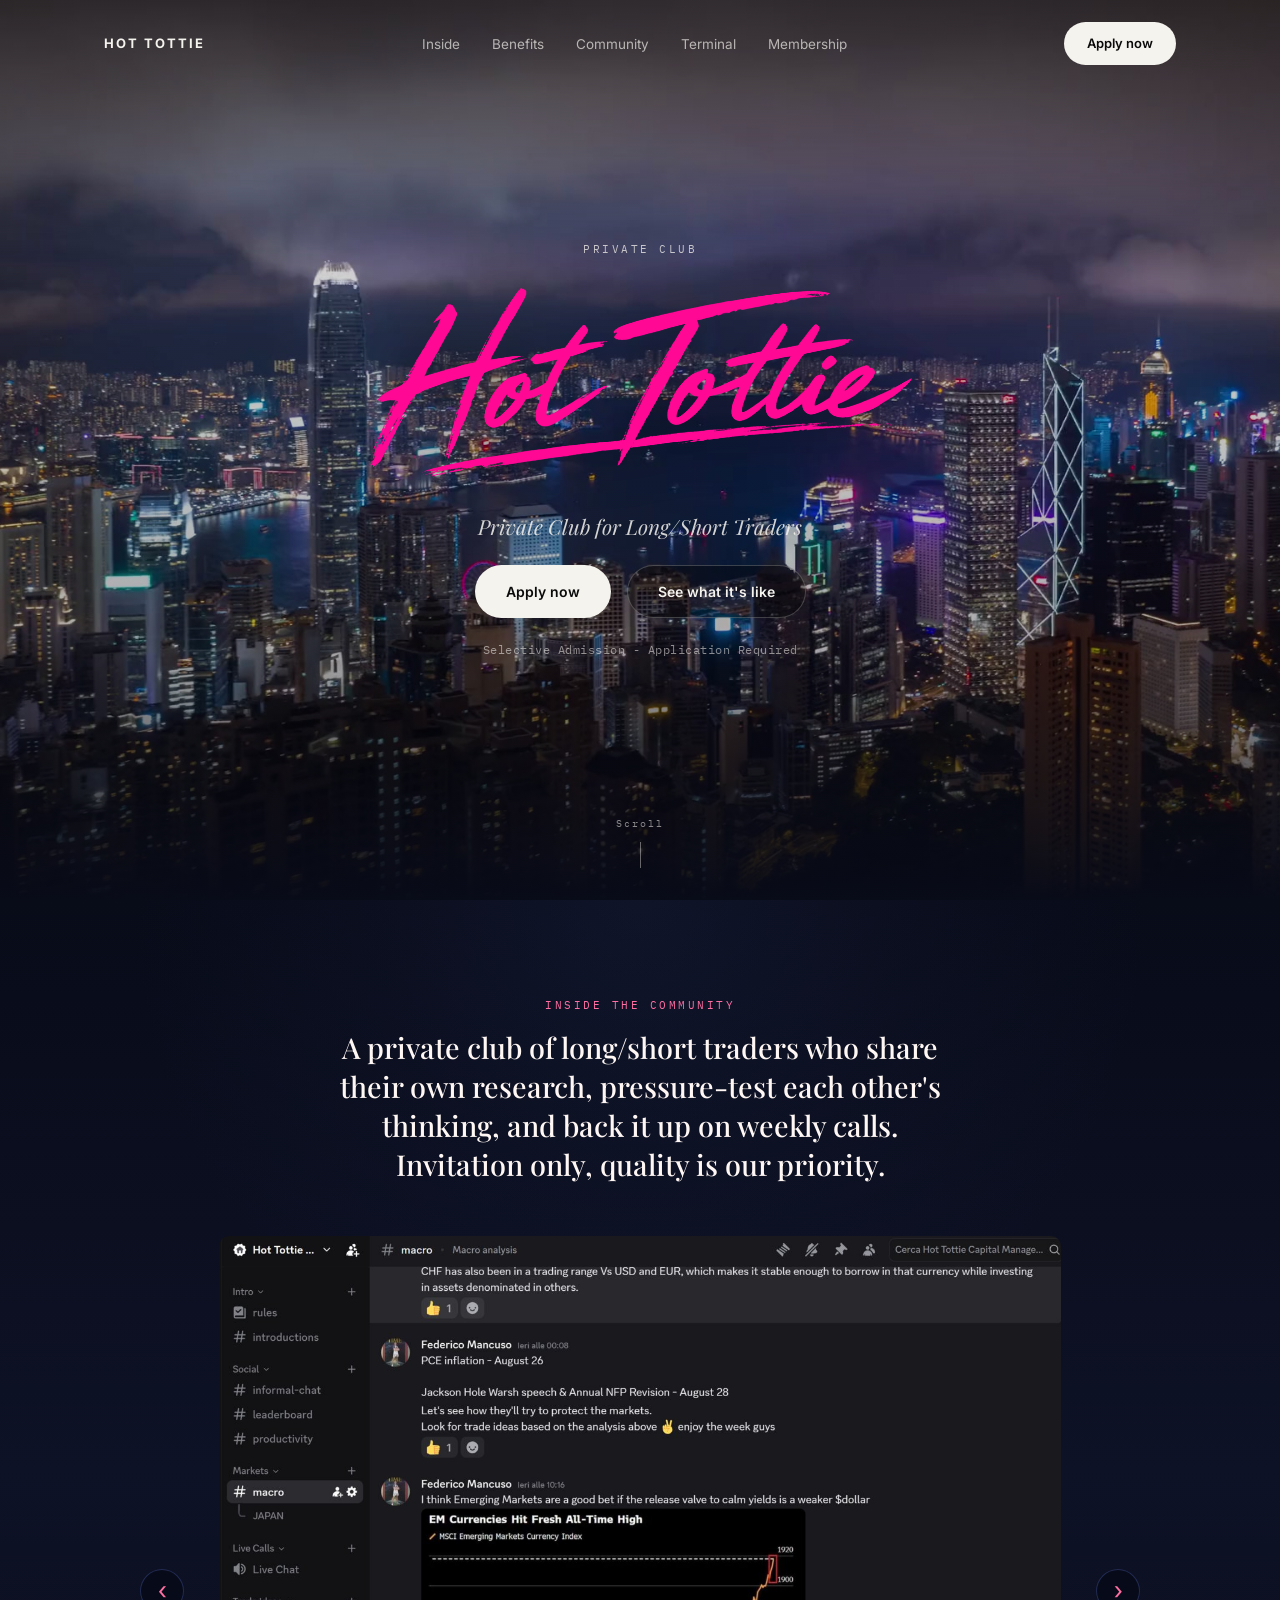
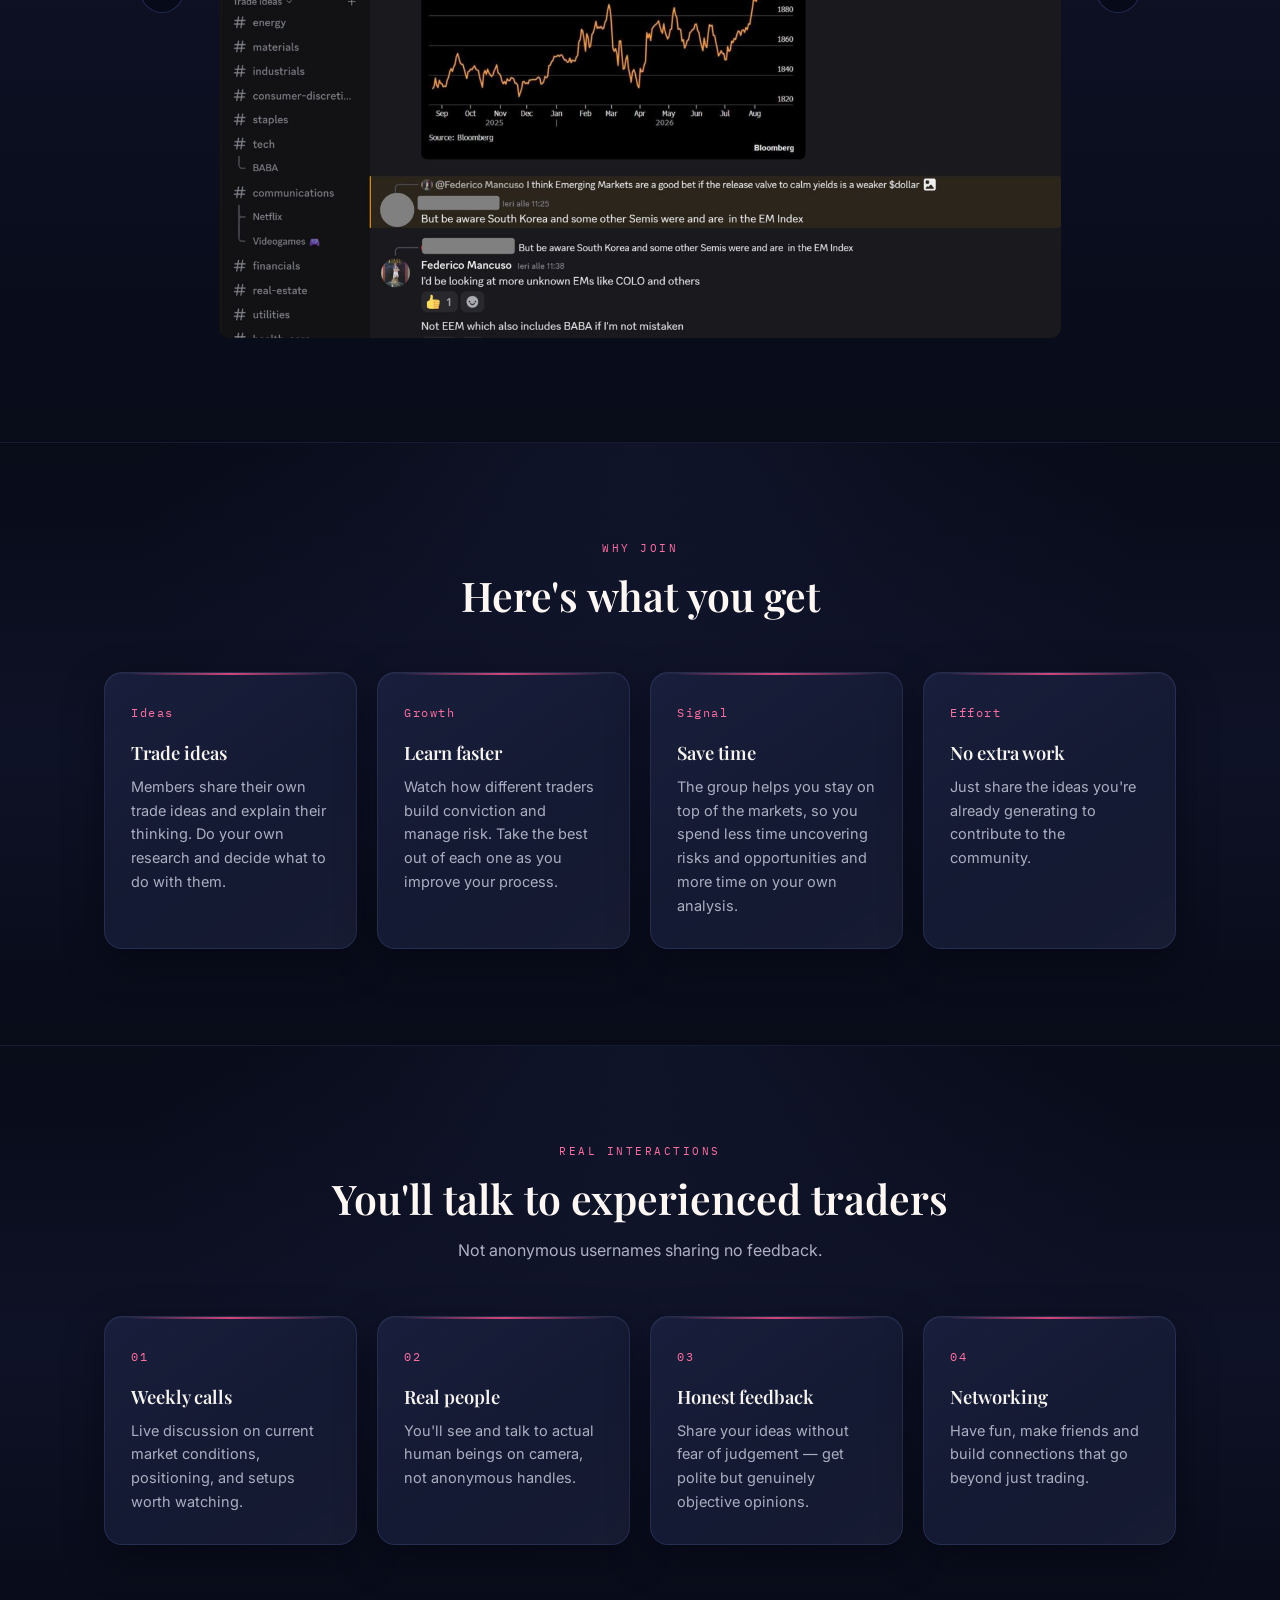
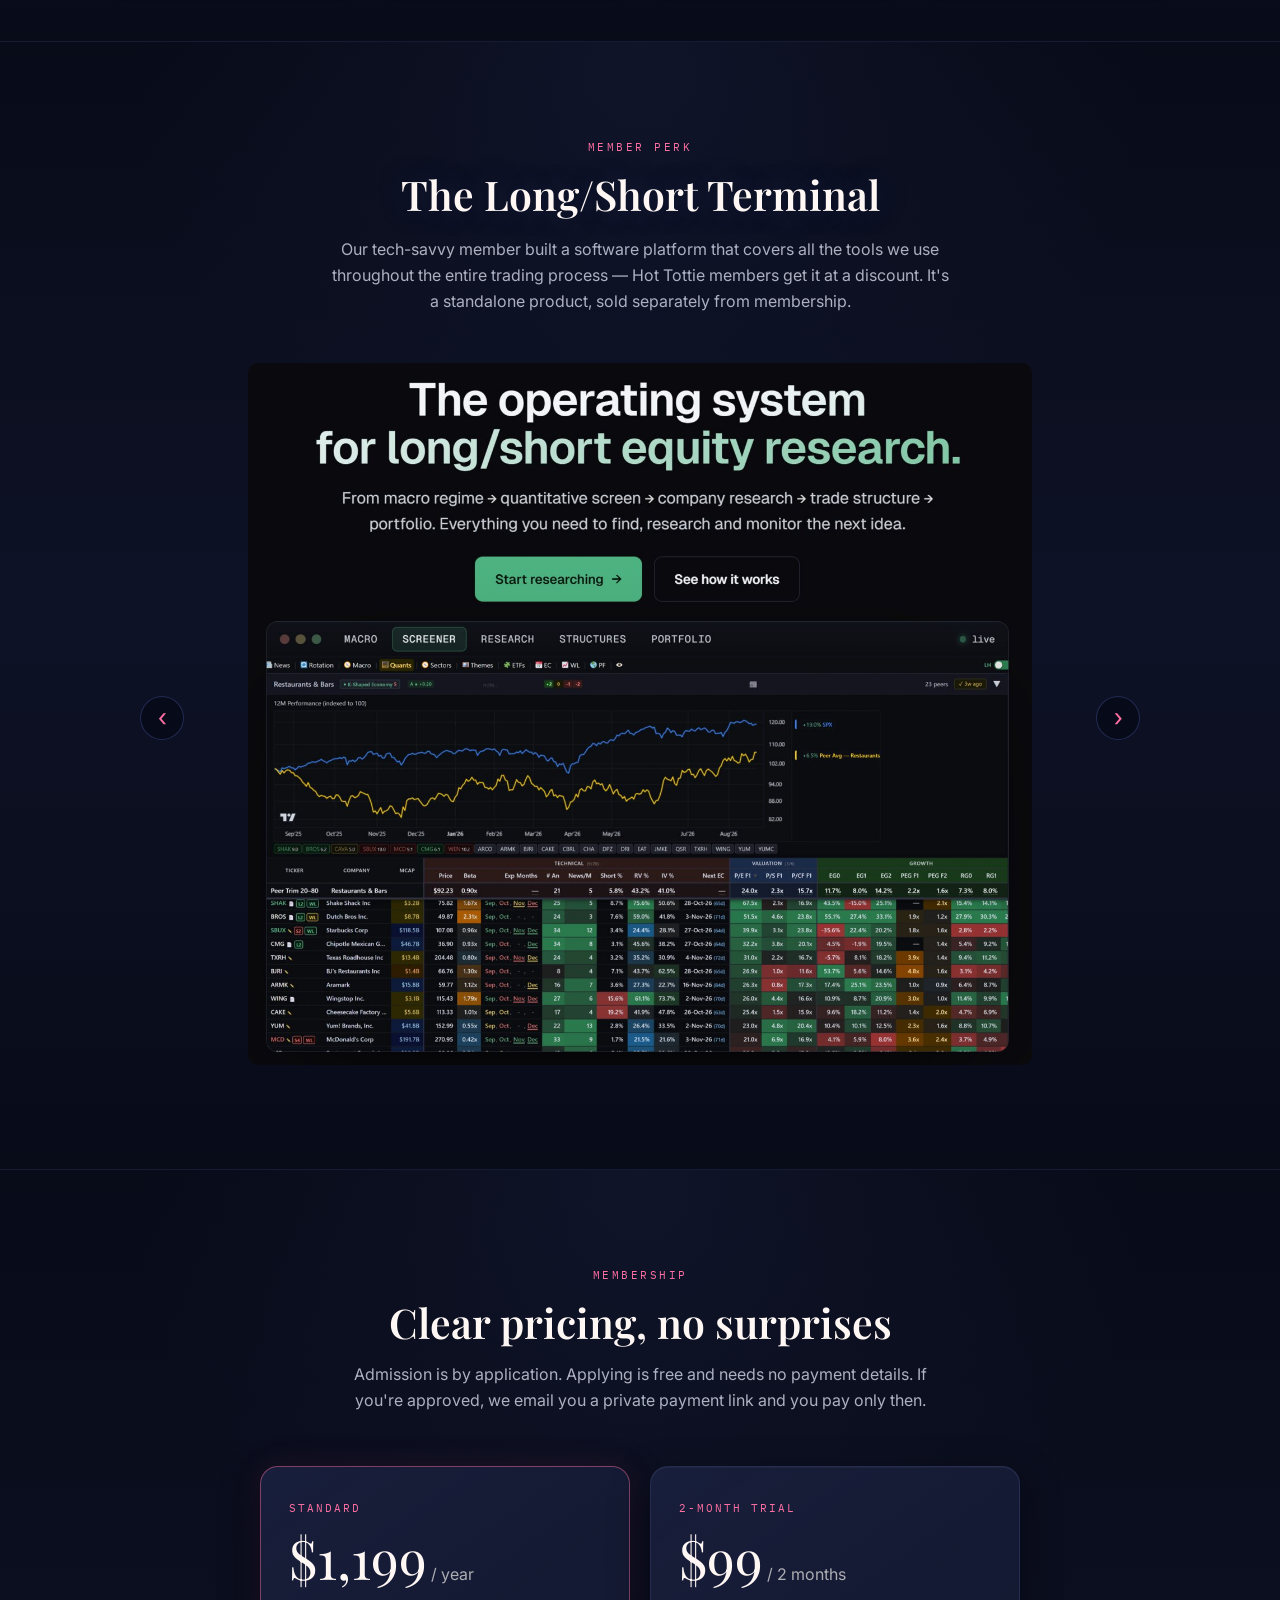
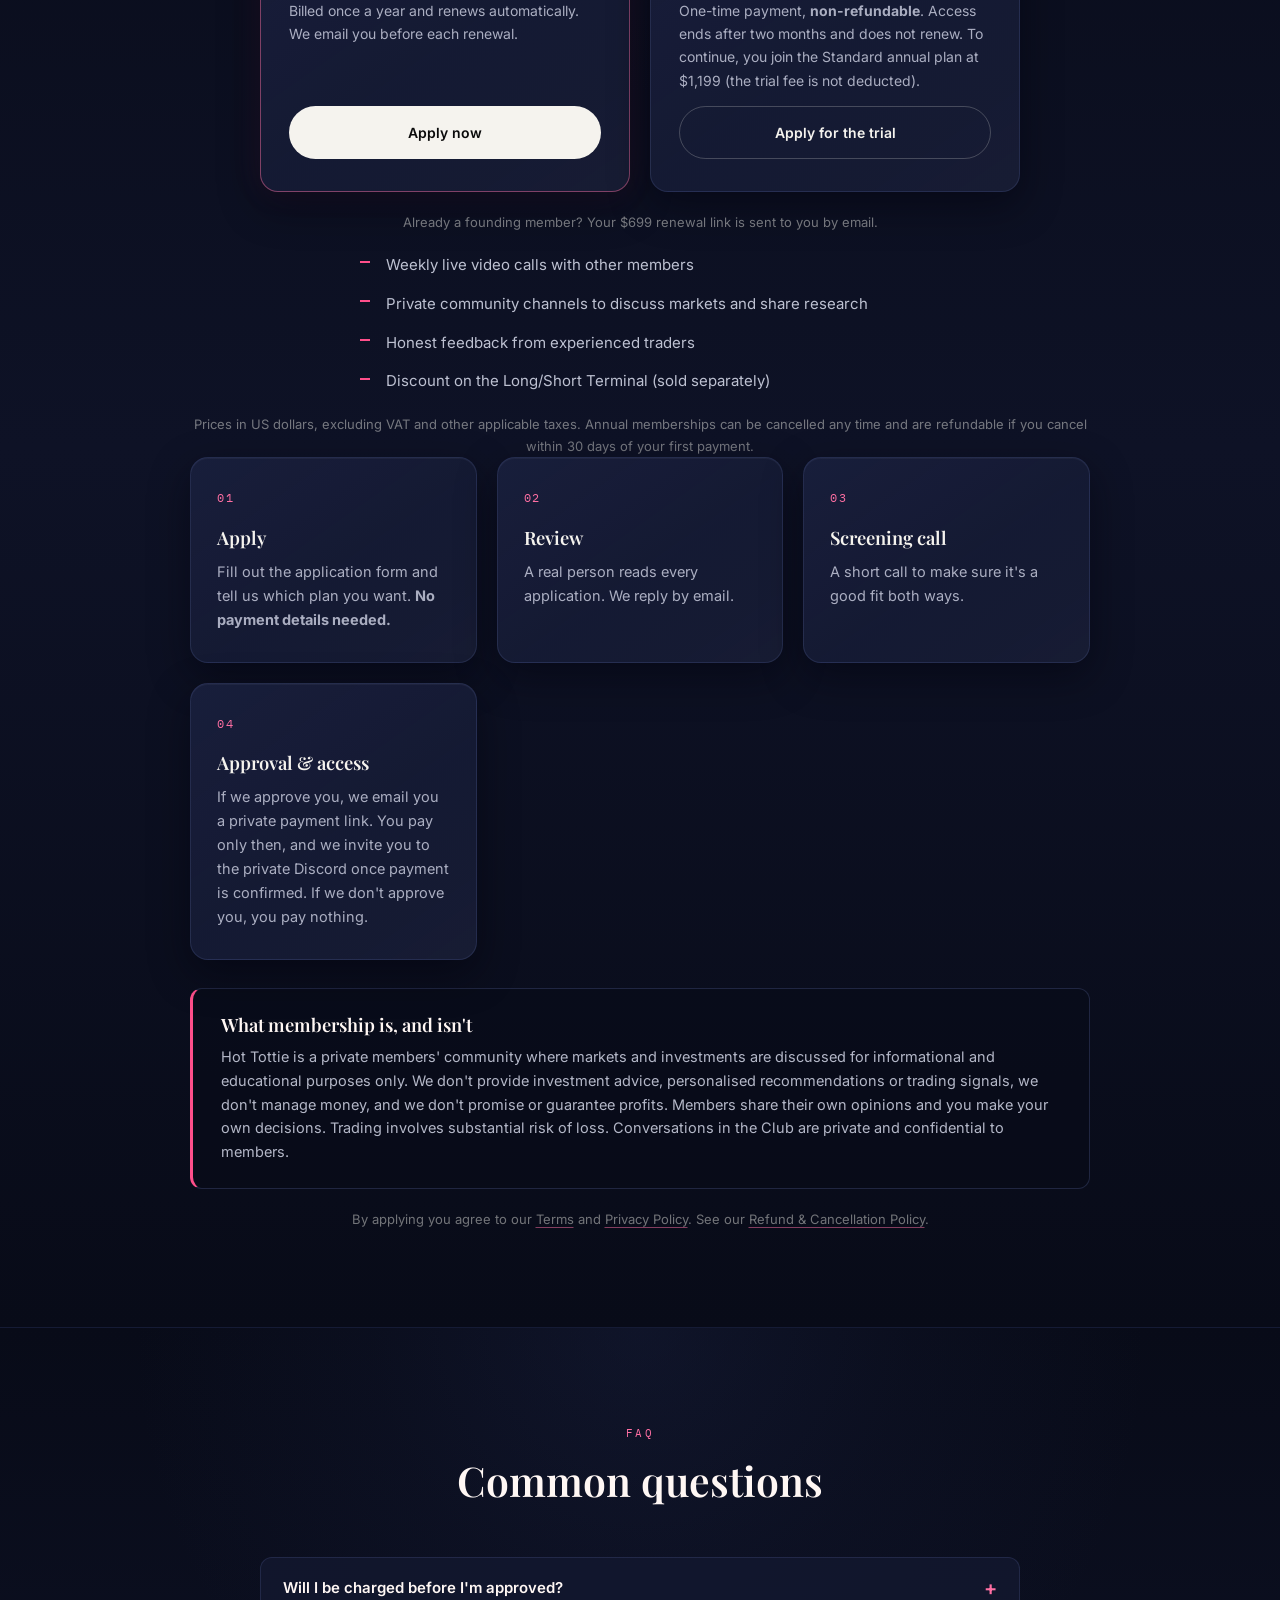
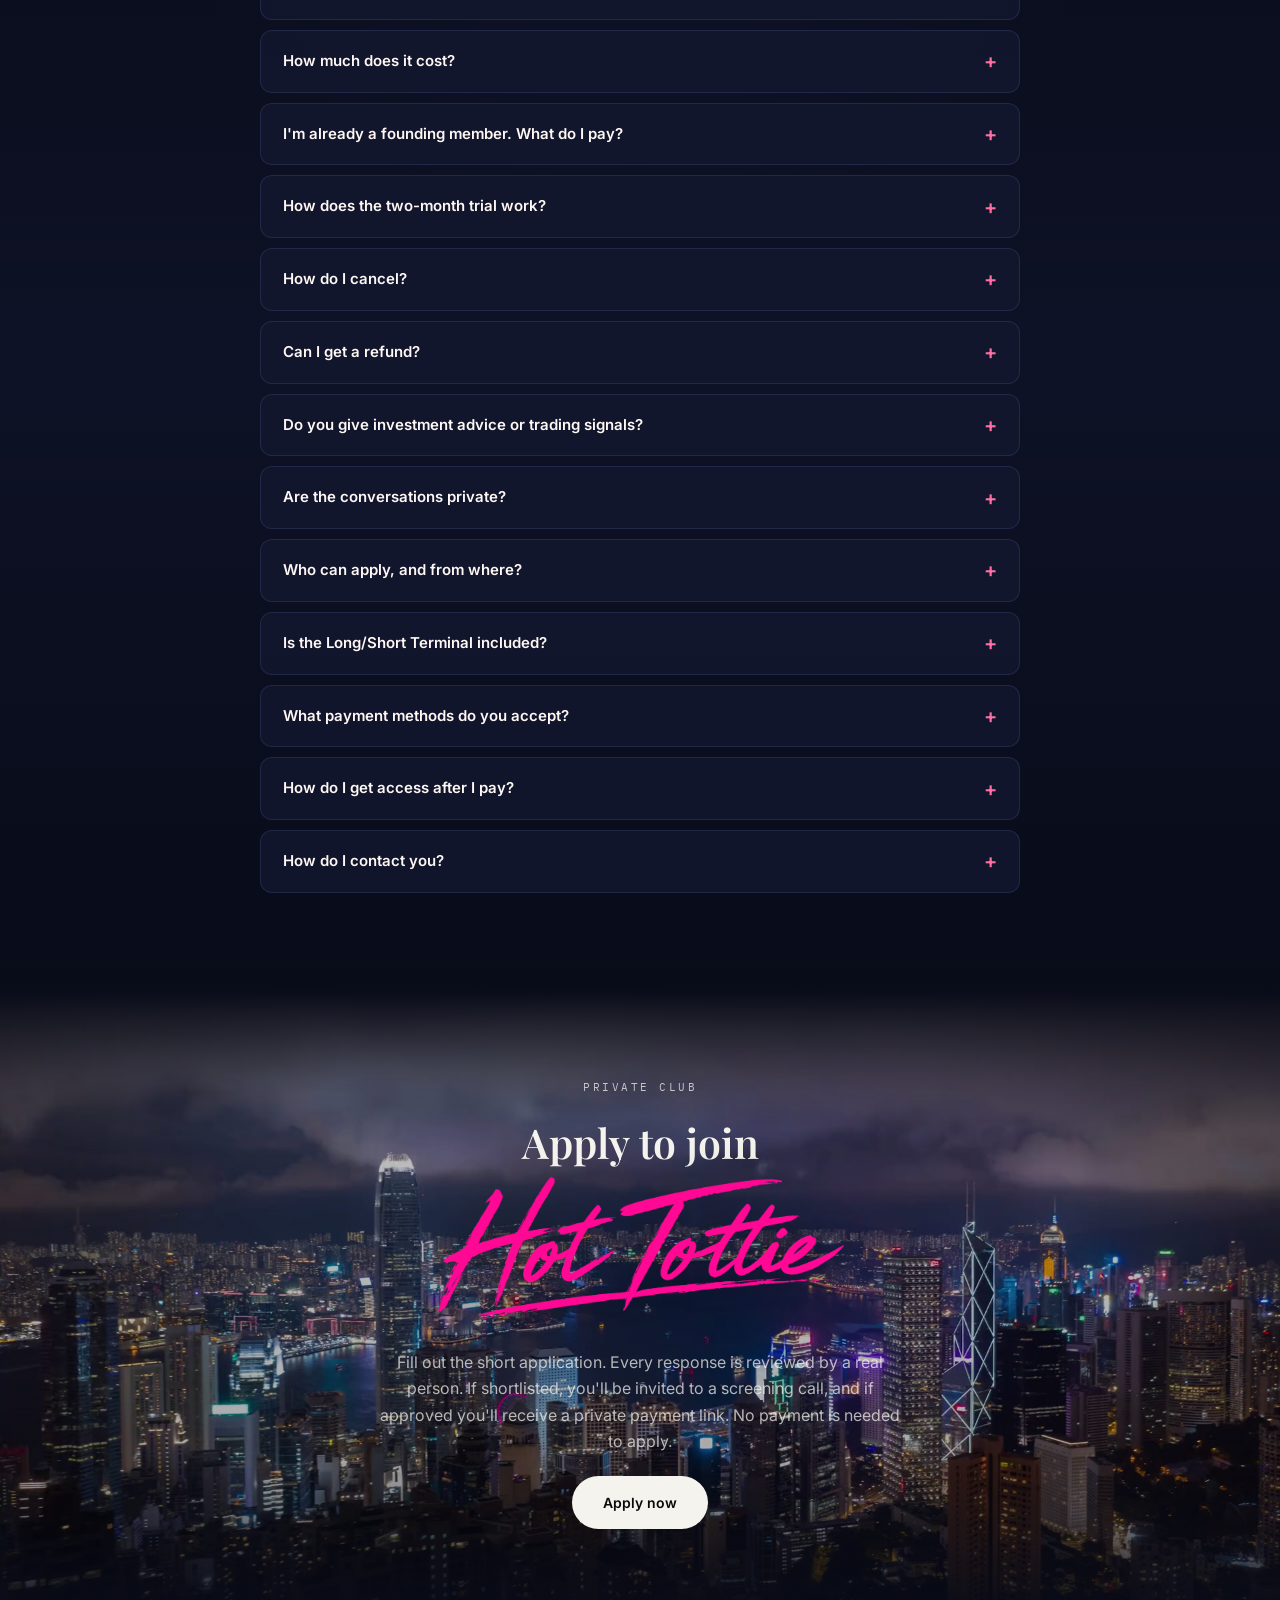
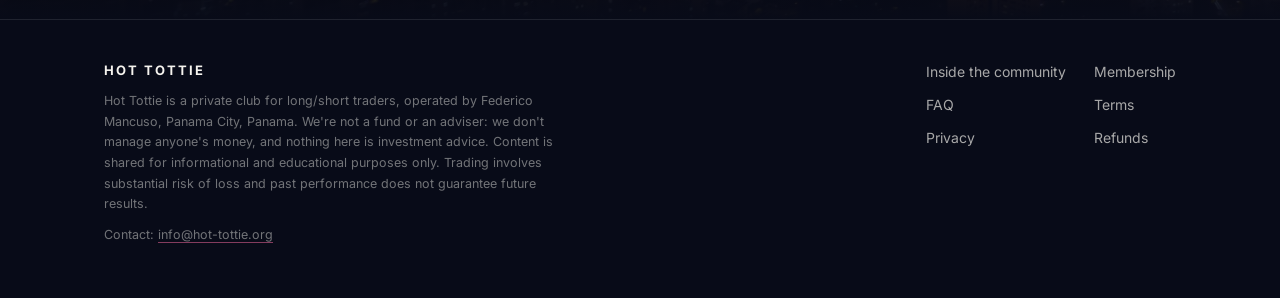
==== commit bee2f416: "Add files via upload" ====
--- a/index.html
+++ b/index.html
@@ -24,6 +24,7 @@
 >
 
 <link rel="icon" href="favicon.svg" type="image/svg+xml">
+<link rel="canonical" href="https://hot-tottie.org/">
 <link rel="stylesheet" href="css/style.css">
 </head>
 
@@ -691,7 +692,7 @@
 
         <details>
           <summary>How do I contact you?</summary>
-          <p>Email <a href="mailto:federicomancuso1997@gmail.com">federicomancuso1997@gmail.com</a>. We reply within 2 business days.</p>
+          <p>Email <a href="mailto:info@hot-tottie.org">info@hot-tottie.org</a>. We reply within 2 business days.</p>
         </details>
 
       </div>
@@ -774,7 +775,7 @@
       </p>
 
       <p class="fine-print">
-        Contact: <a href="mailto:federicomancuso1997@gmail.com">federicomancuso1997@gmail.com</a>
+        Contact: <a href="mailto:info@hot-tottie.org">info@hot-tottie.org</a>
       </p>
     </div>
 
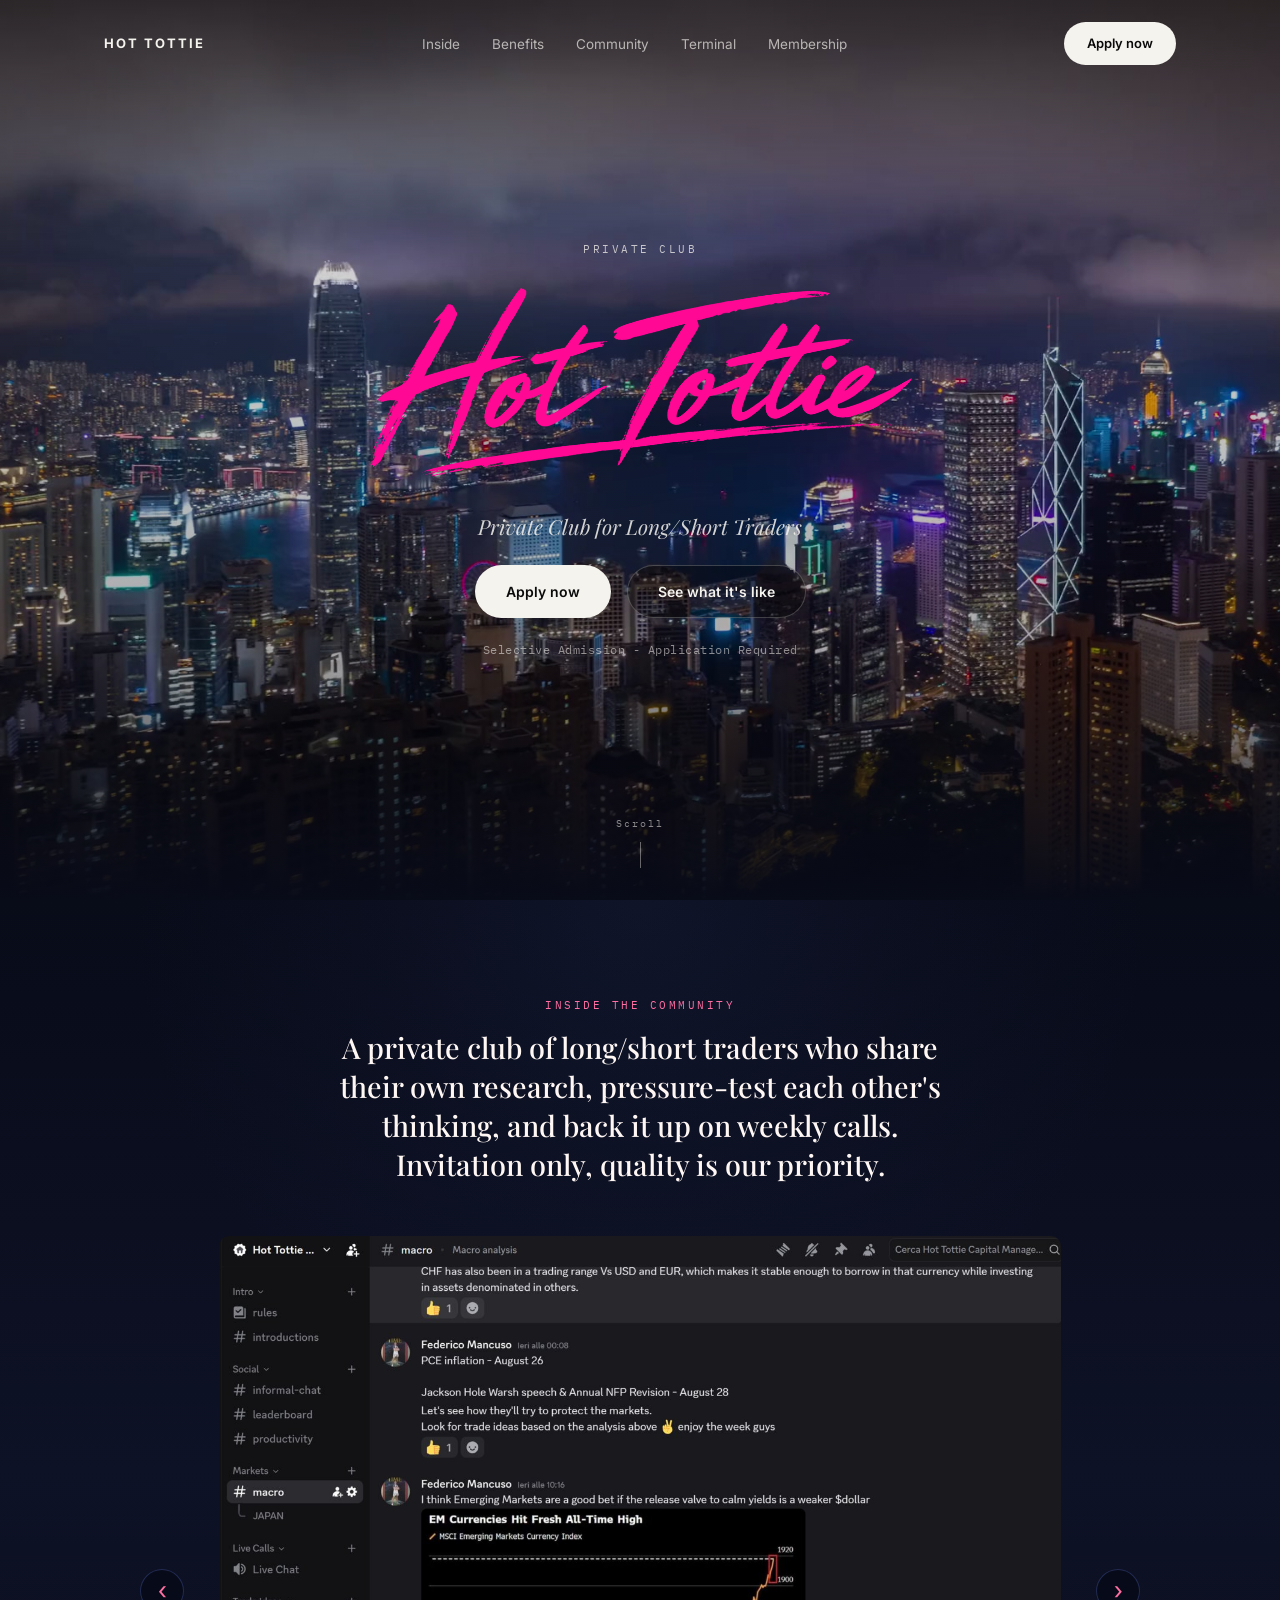
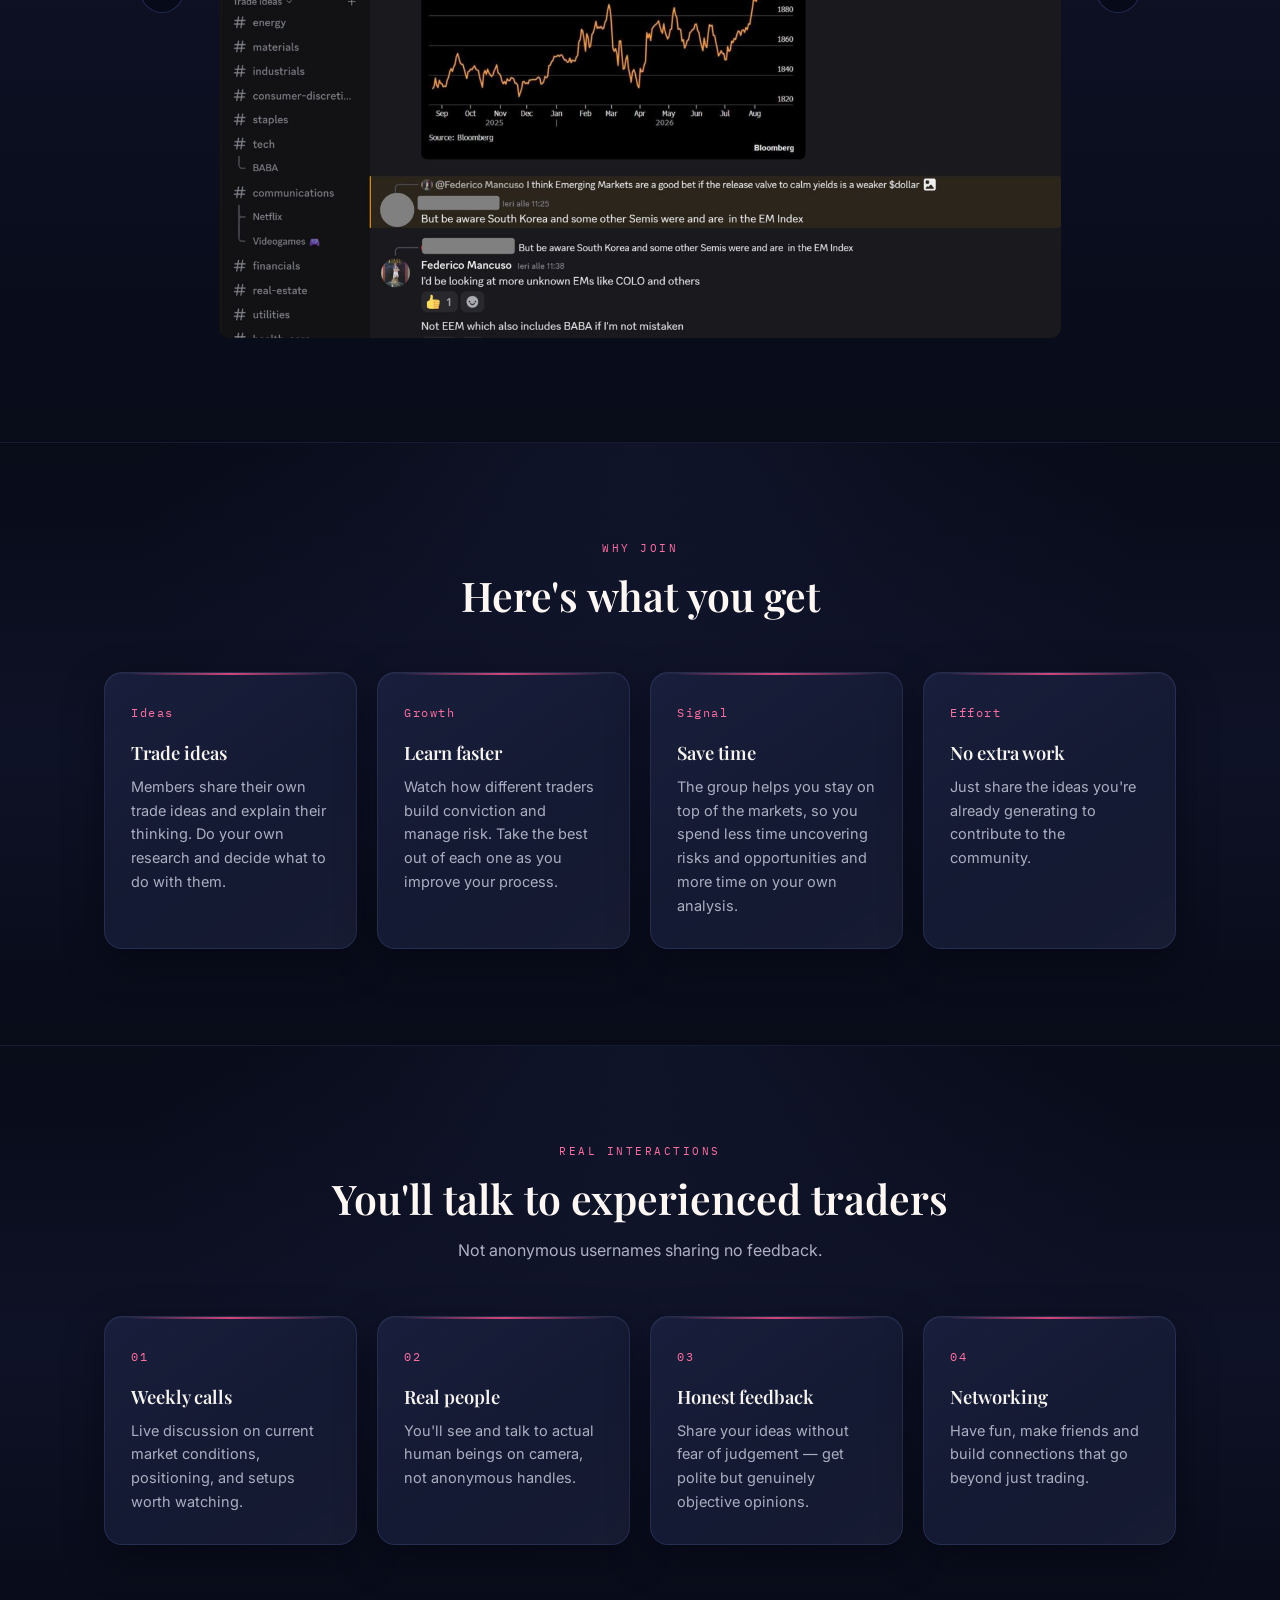
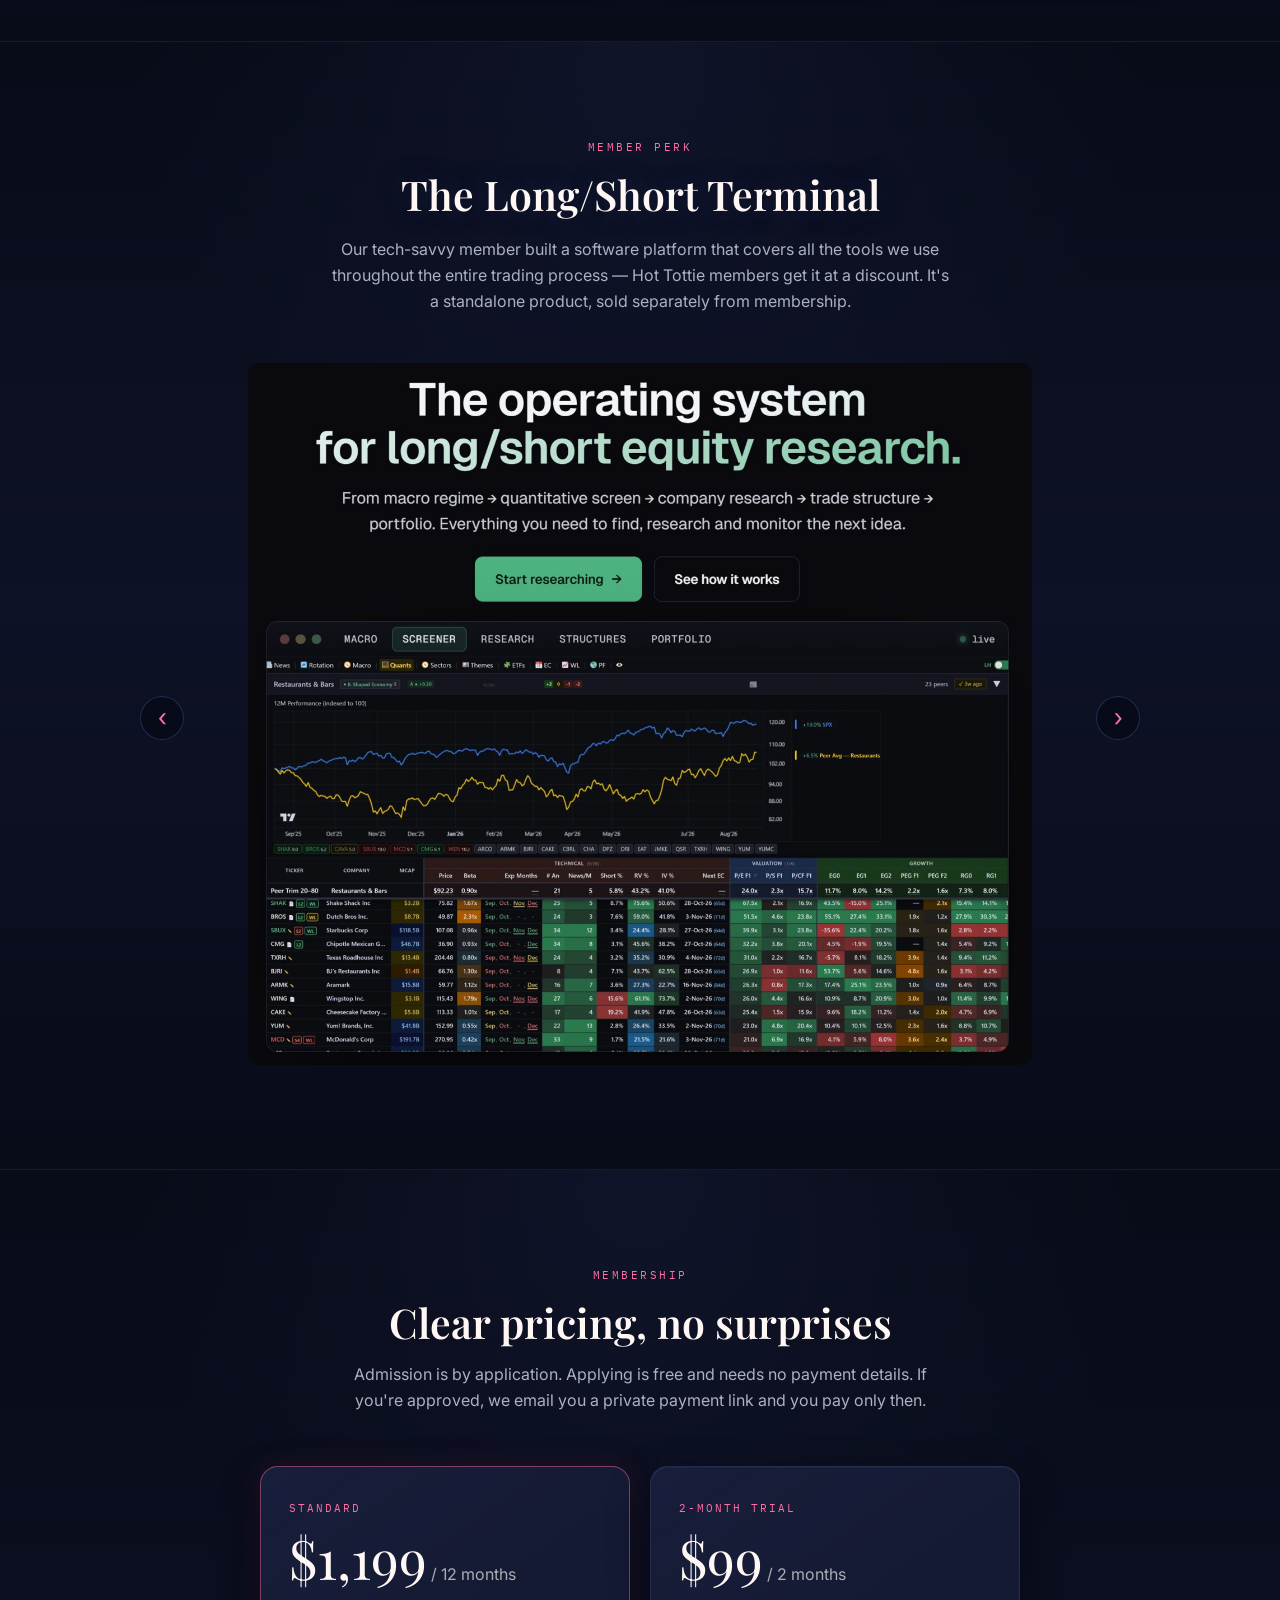
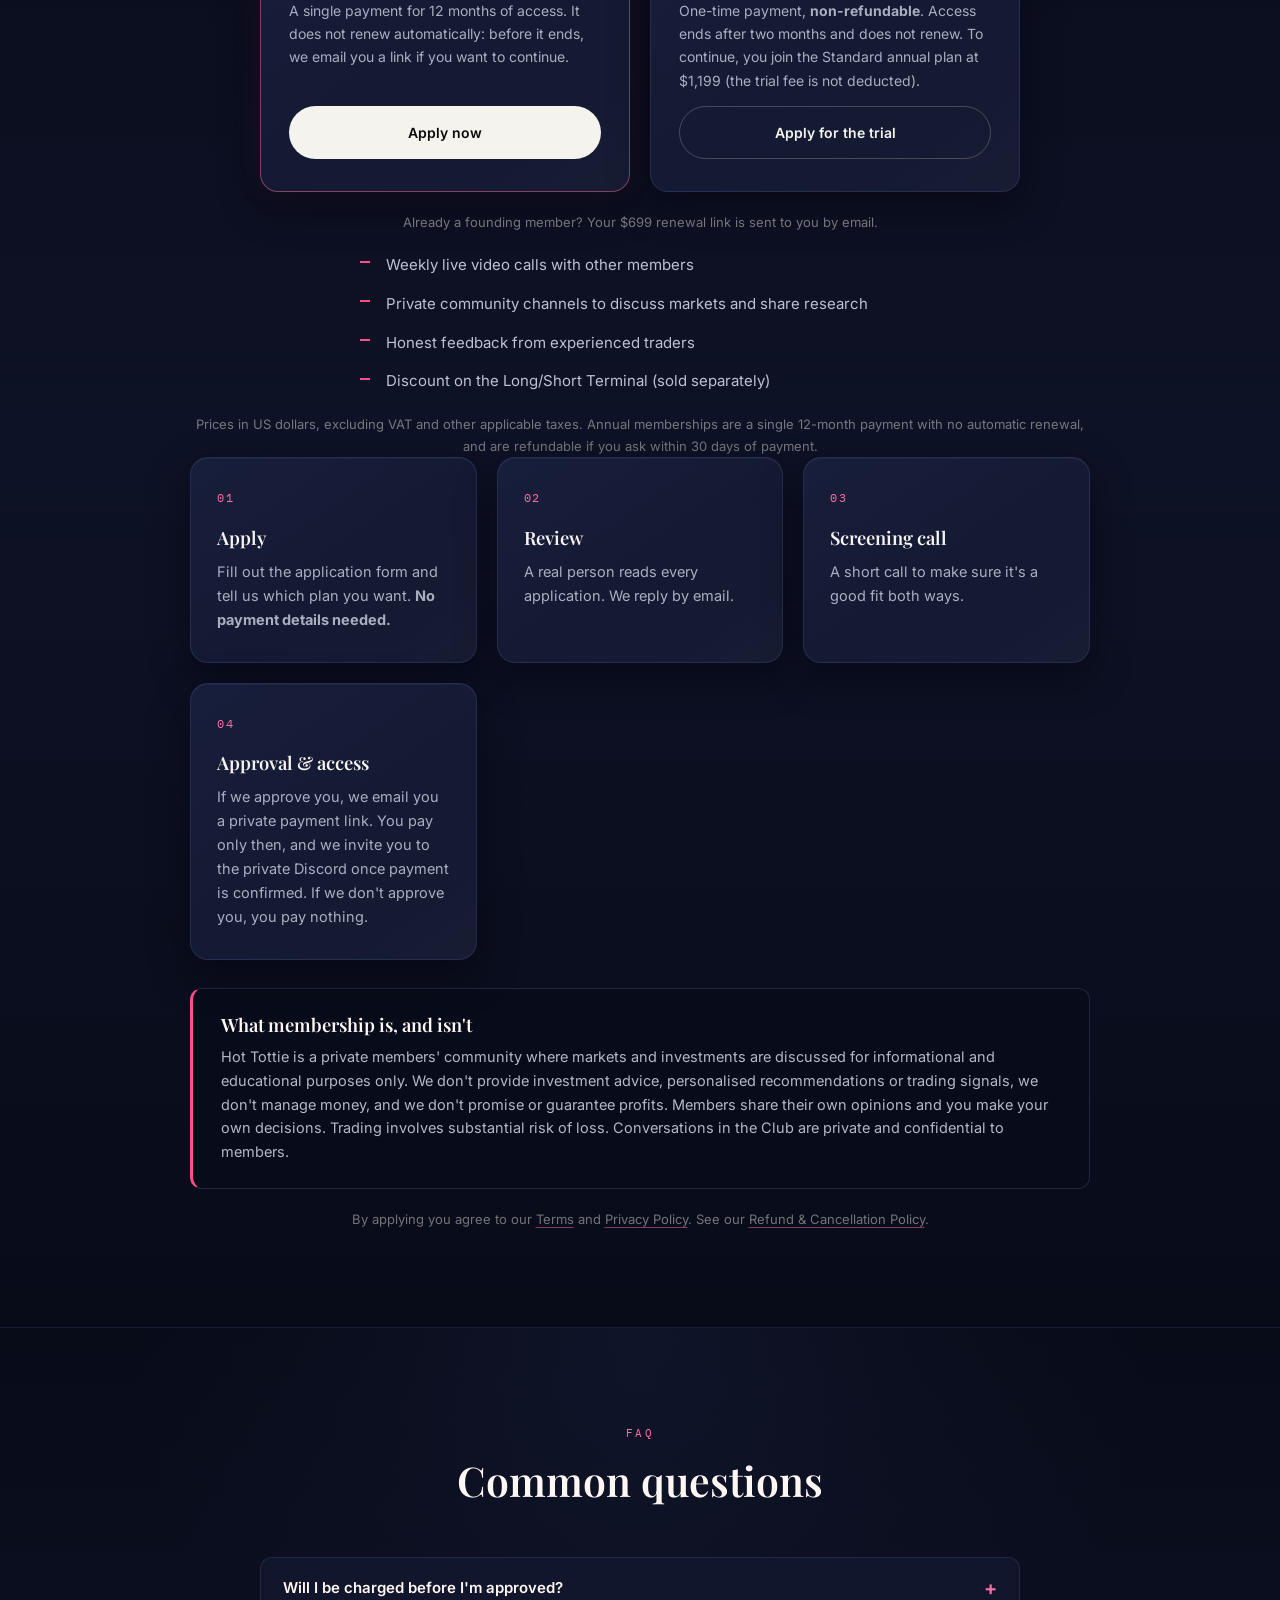
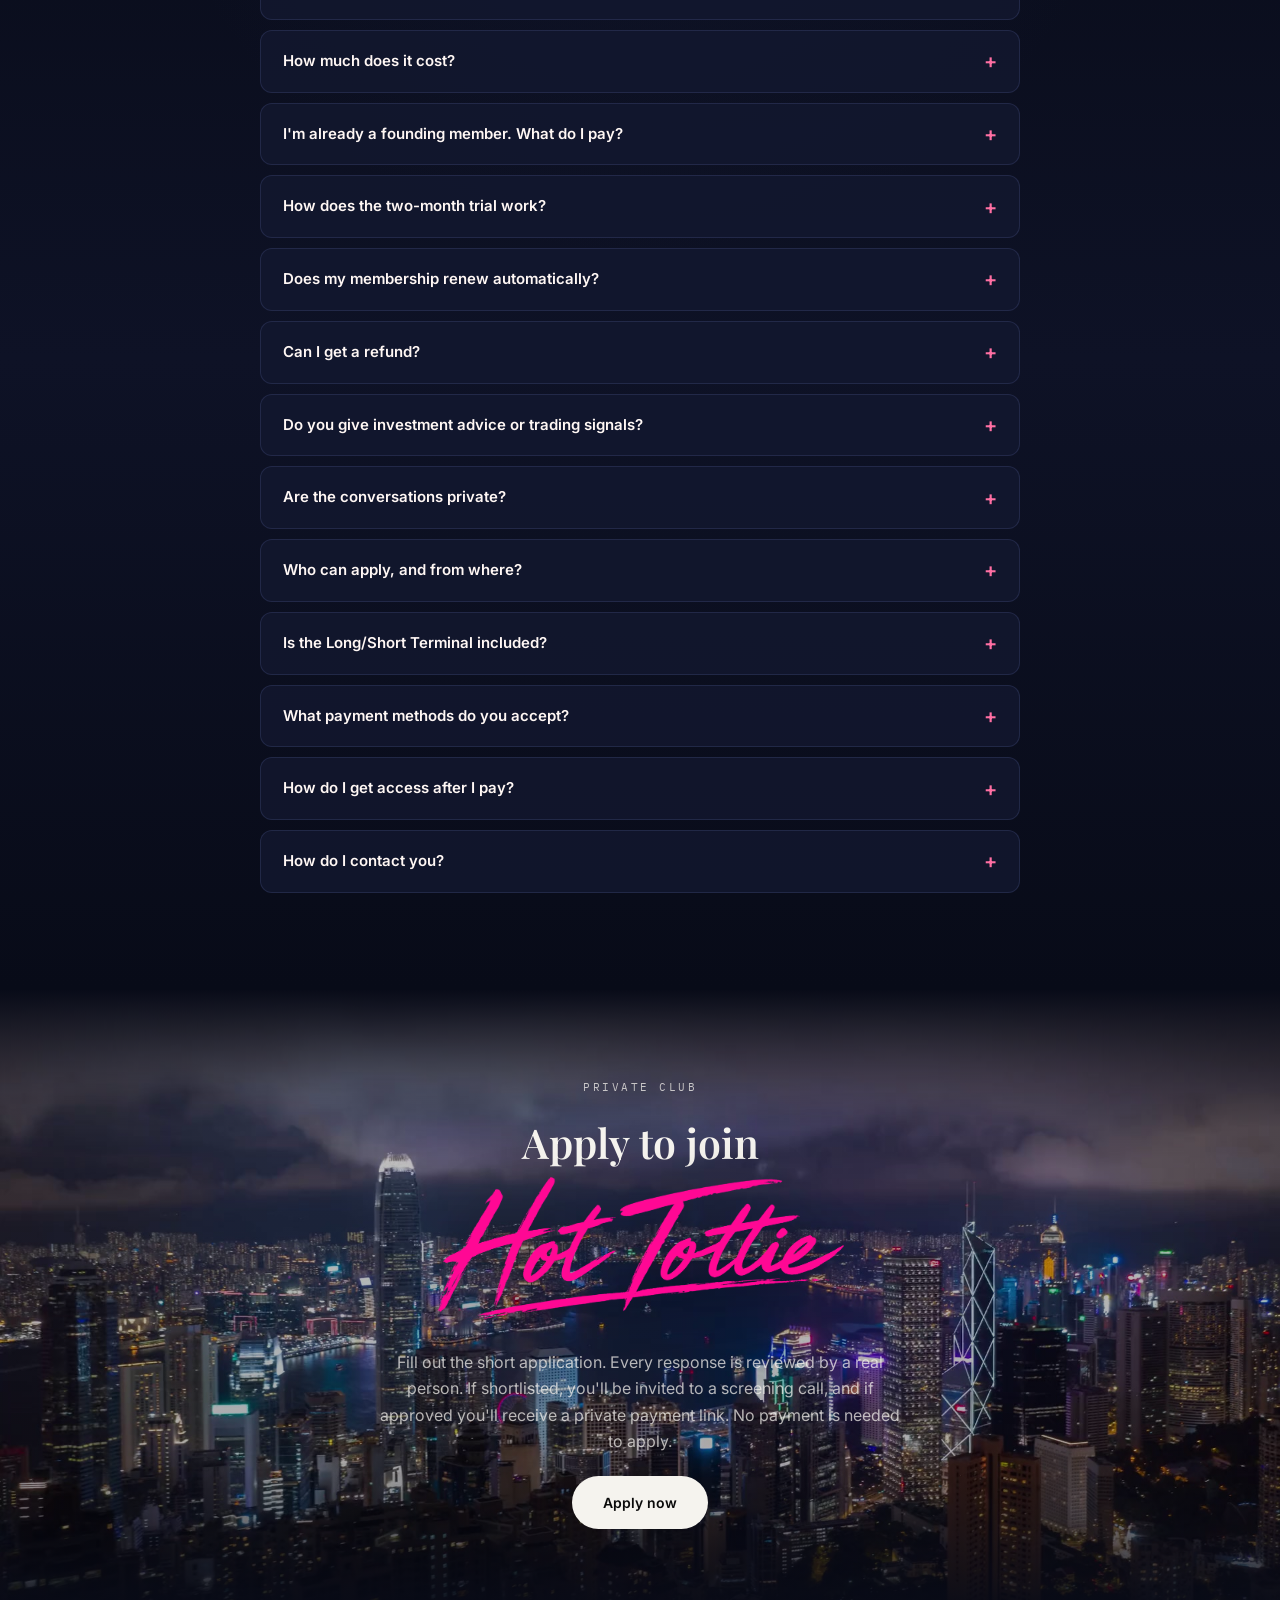
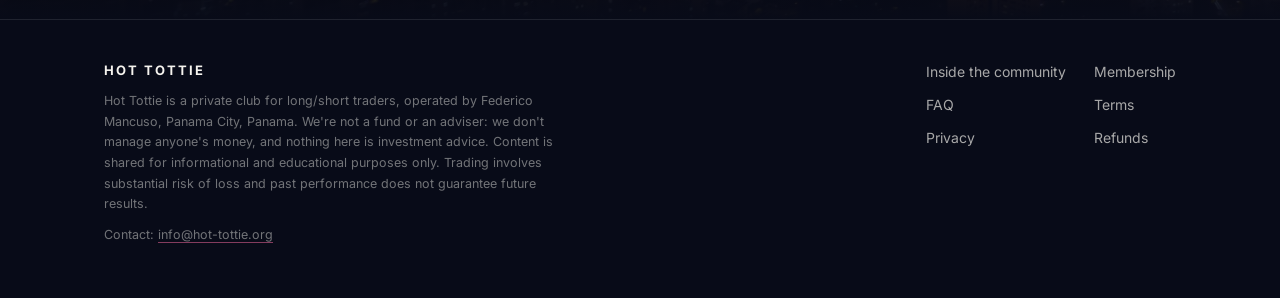
==== commit 13e2fa11: "Add files via upload" ====
--- a/index.html
+++ b/index.html
@@ -544,9 +544,9 @@
 
         <article class="plan-card featured">
           <span class="plan-badge">Standard</span>
-          <div class="plan-amount">$1,199<span class="plan-period"> / year</span></div>
+          <div class="plan-amount">$1,199<span class="plan-period"> / 12 months</span></div>
           <p class="plan-billing">
-            Billed once a year and renews automatically. We email you before each renewal.
+            A single payment for 12 months of access. It does not renew automatically: before it ends, we email you a link if you want to continue.
           </p>
           <a class="btn btn-primary" href="https://forms.gle/rLrUAzWxnsWnWuV28" target="_blank" rel="noopener">Apply now</a>
         </article>
@@ -574,7 +574,7 @@
 
       <p class="plan-fineprint">
         Prices in US dollars, excluding VAT and other applicable taxes.
-        Annual memberships can be cancelled any time and are refundable if you cancel within 30 days of your first payment.
+        Annual memberships are a single 12-month payment with no automatic renewal, and are refundable if you ask within 30 days of payment.
       </p>
 
       <div class="grid-4 steps">
@@ -637,12 +637,12 @@
 
         <details>
           <summary>How much does it cost?</summary>
-          <p>Standard membership is $1,199 per year. There is also a two-month trial for a one-time $99. Prices are in US dollars and exclude VAT and other applicable taxes.</p>
+          <p>Standard membership is $1,199 for 12 months. There is also a two-month trial for a one-time $99. Prices are in US dollars and exclude VAT and other applicable taxes.</p>
         </details>
 
         <details>
           <summary>I'm already a founding member. What do I pay?</summary>
-          <p>Founding members of the community pay $699 per year, through a private link we email to you. The founding rate is not available to new applicants. Founding members keep the $699 rate on renewal while their membership stays continuously active. If you leave and come back later, the then-current Standard price applies.</p>
+          <p>Founding members of the community pay $699 for 12 months, through a private link we email to you. The founding rate is not available to new applicants. Founding members keep the $699 rate on renewal while their membership stays continuously active. If you leave and come back later, the then-current Standard price applies.</p>
         </details>
 
         <details>
@@ -651,13 +651,13 @@
         </details>
 
         <details>
-          <summary>How do I cancel?</summary>
-          <p>Anytime, from your Whop account or by email. No cancellation fees. For annual plans you keep access until the end of the year you've paid for, and we email you before each renewal.</p>
+          <summary>Does my membership renew automatically?</summary>
+          <p>No. An annual membership is a single payment for 12 months of access, and you are never charged again automatically. About two weeks before it ends we email you with a link to renew. If you don't renew, your access simply ends and we remove you from the Discord server.</p>
         </details>
 
         <details>
           <summary>Can I get a refund?</summary>
-          <p>Annual memberships are refundable if you cancel within 30 days of your first payment. After 30 days they are not refundable. The trial fee is non-refundable. Details are in our <a href="refunds.html">Refund &amp; Cancellation Policy</a>.</p>
+          <p>Annual memberships are refundable if you ask within 30 days of payment. After 30 days they are not refundable. The trial fee is non-refundable. Details are in our <a href="refunds.html">Refund &amp; Cancellation Policy</a>.</p>
         </details>
 
         <details>
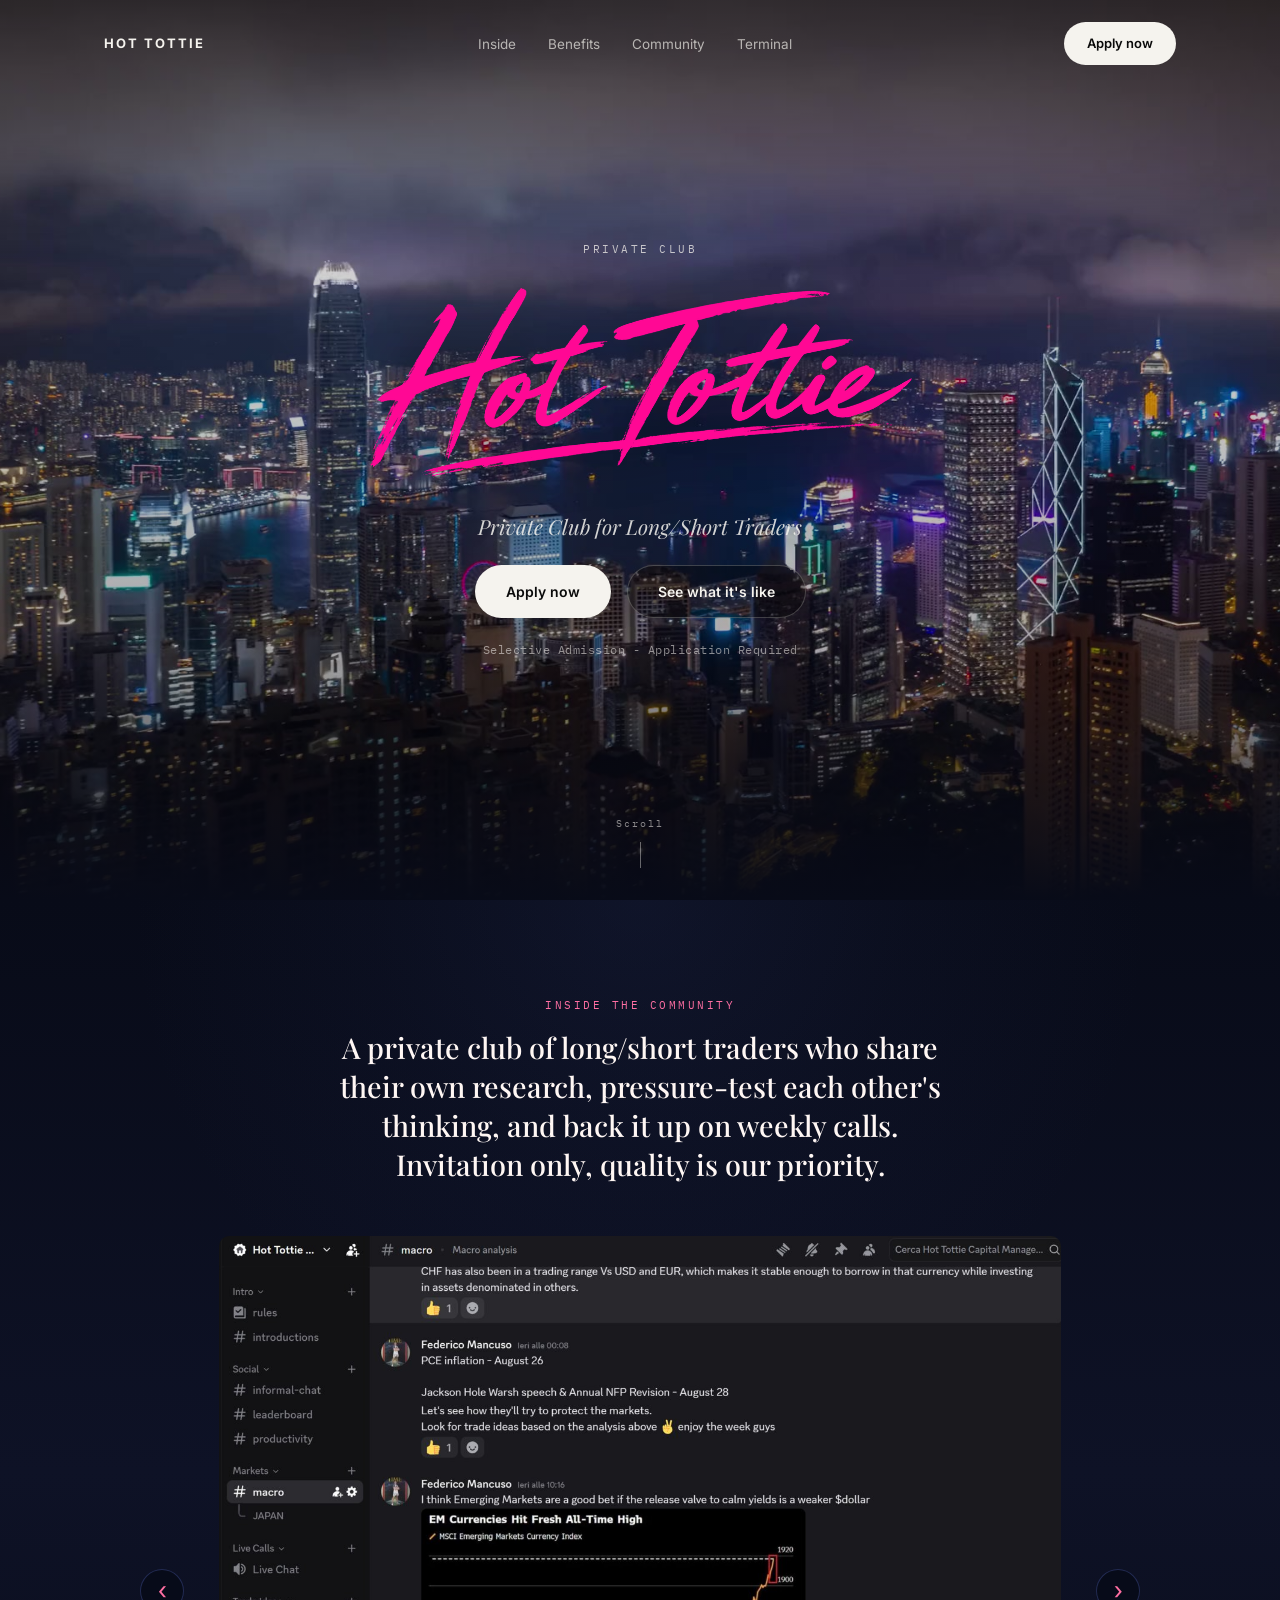
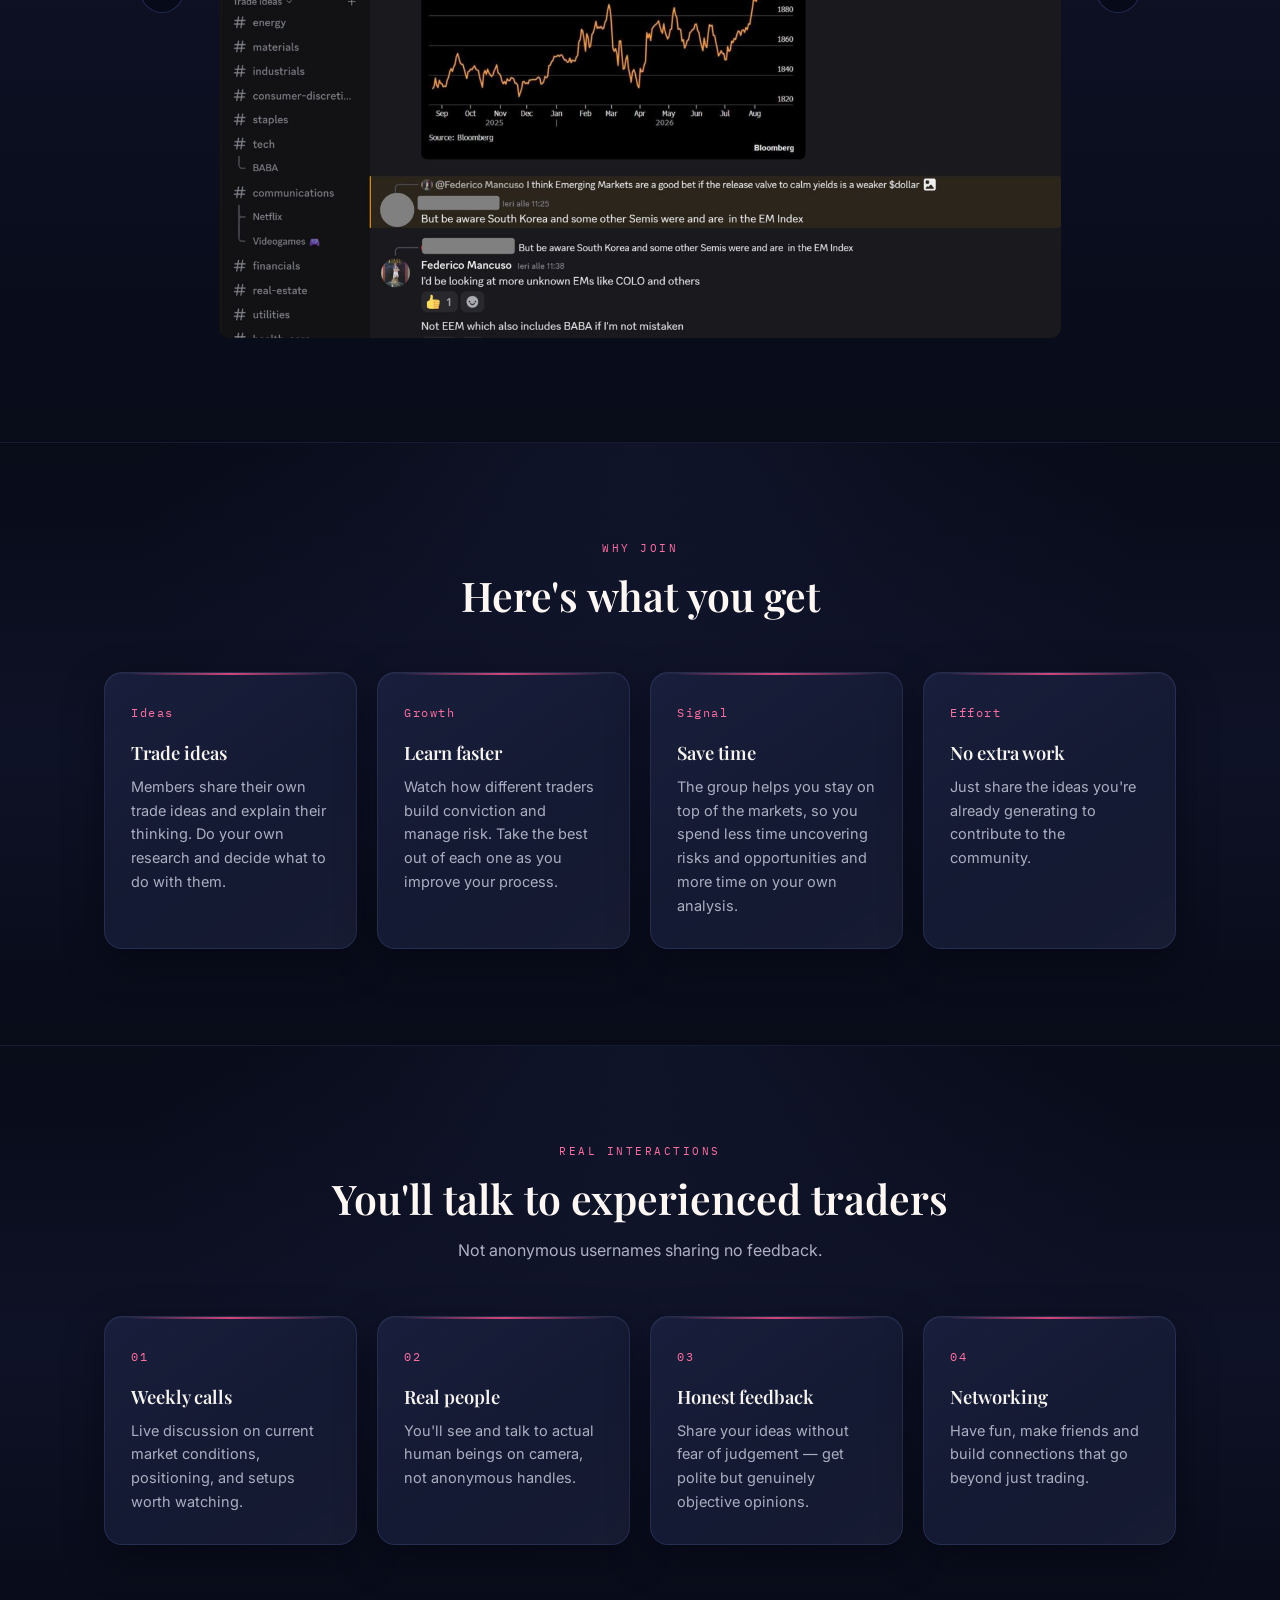
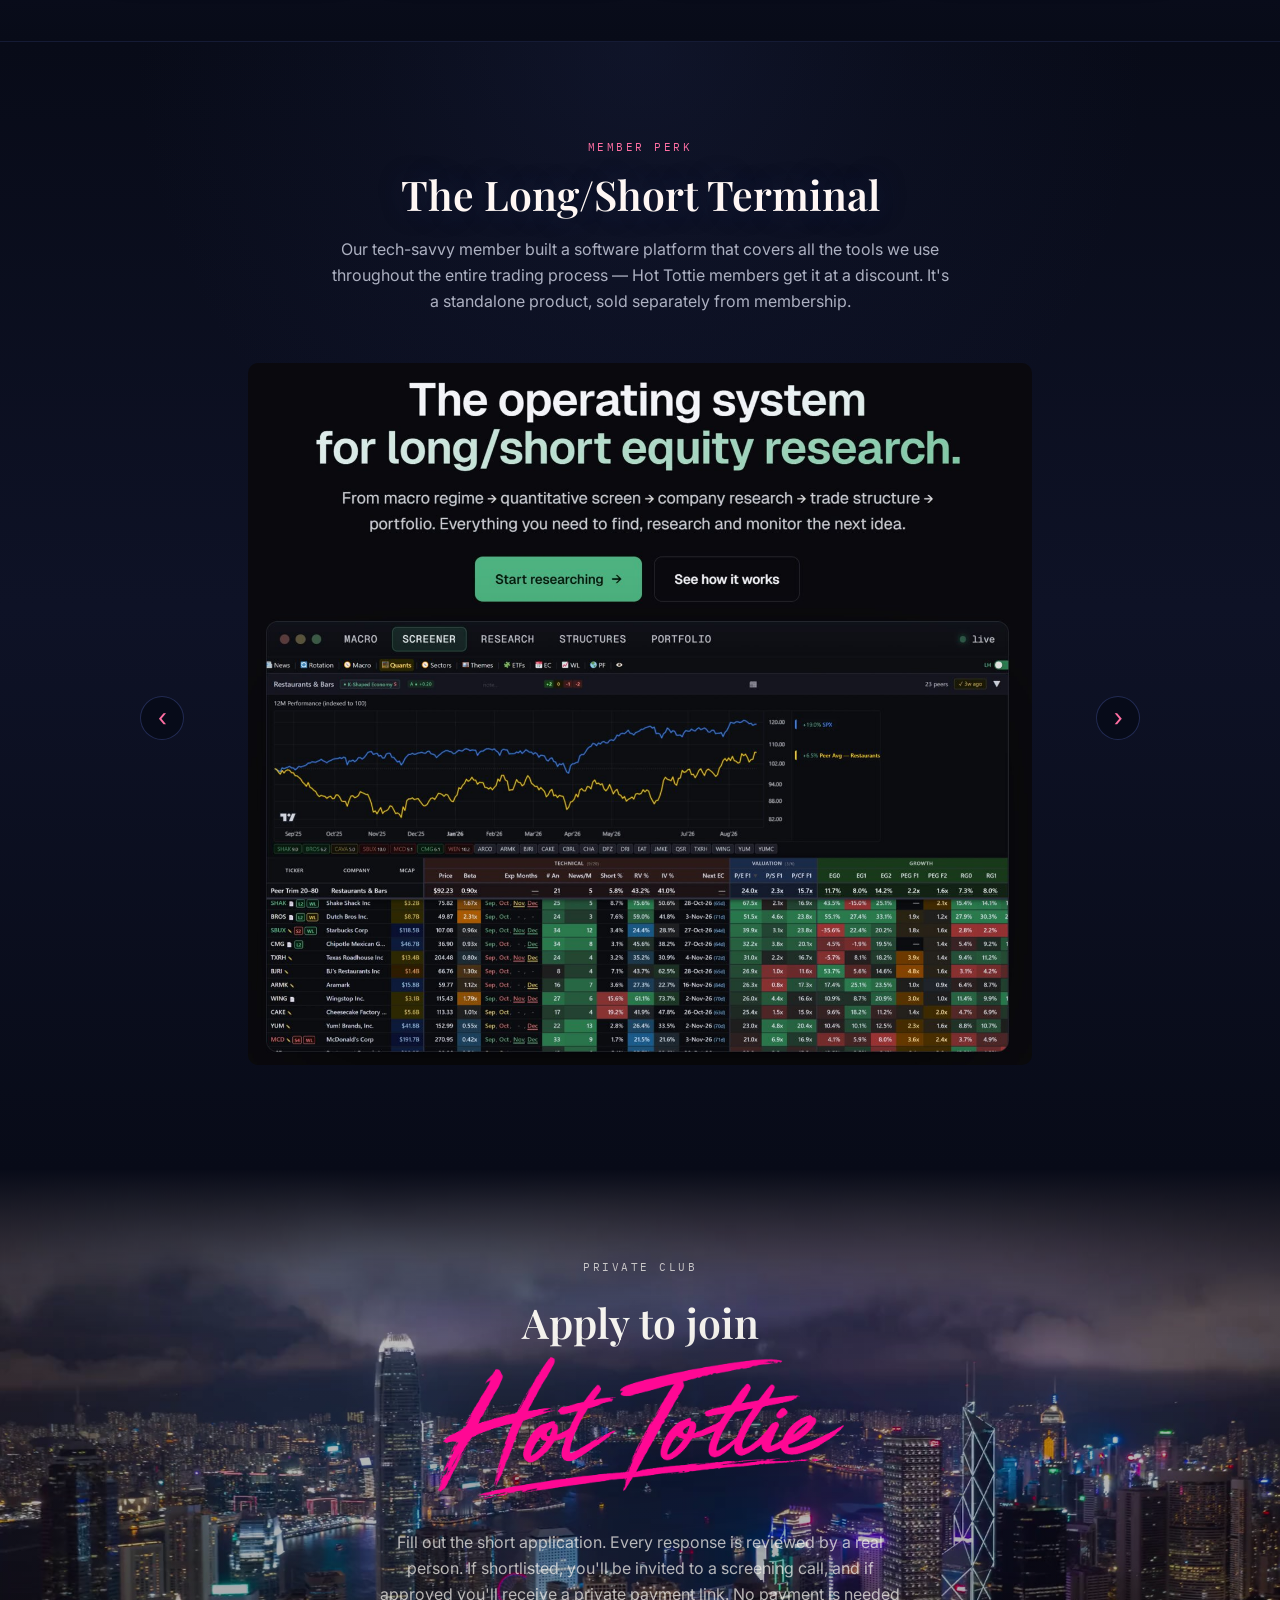
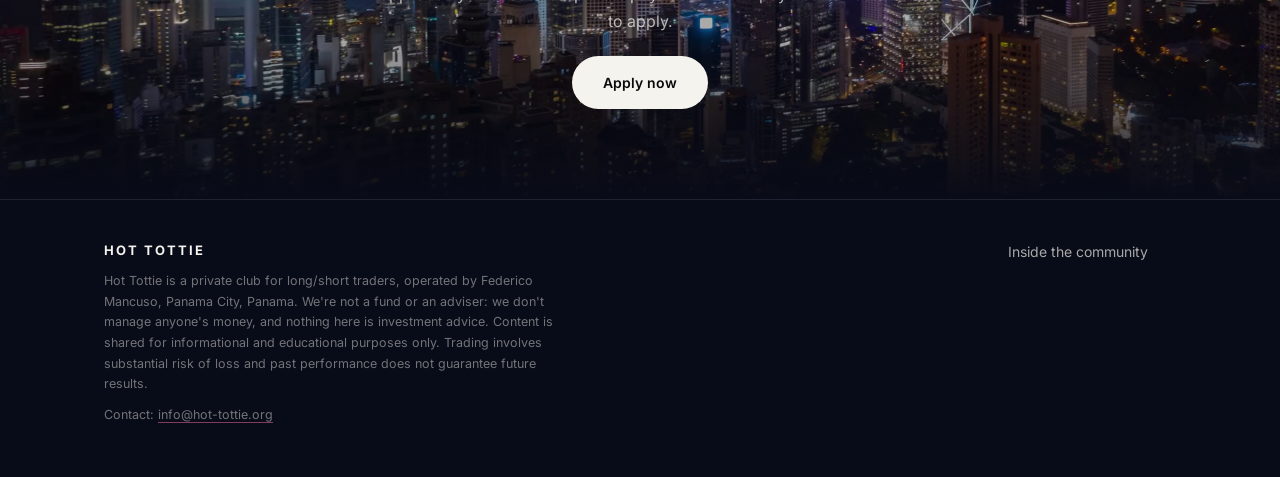
==== commit 7fa03bd4: "Add files via upload" ====
--- a/index.html
+++ b/index.html
@@ -1,1591 +1,1414 @@
-<!DOCTYPE html>
-<html lang="en">
-<head>
-<meta charset="UTF-8">
-<meta name="viewport" content="width=device-width, initial-scale=1.0">
-
-<title>Hot Tottie — The Private Club for Long/Short Traders</title>
-
-<meta
-  name="description"
-  content="Invitation-only club for long/short traders. Share research, sharpen your process and join weekly live calls. Selective admission - application required."
->
-
-<meta property="og:title" content="Hot Tottie">
-<meta property="og:description" content="The Private Club for Long/Short Traders.">
-<meta property="og:type" content="website">
-
-<link rel="preconnect" href="https://fonts.googleapis.com">
-<link rel="preconnect" href="https://fonts.gstatic.com" crossorigin>
-
-<link
-  href="https://fonts.googleapis.com/css2?family=Playfair+Display:ital,wght@0,600;0,700;1,500&family=Inter:wght@400;500;600;700&family=IBM+Plex+Mono:wght@400;500&display=swap"
-  rel="stylesheet"
->
-
-<link rel="icon" href="favicon.svg" type="image/svg+xml">
-<link rel="canonical" href="https://hot-tottie.org/">
-<link rel="stylesheet" href="css/style.css">
-</head>
-
-<body>
-
-<!-- =========================================================
-     APPLICATION URL
-     =========================================================
-
-     Update this URL once and use it for all Apply buttons.
-     Current URL:
-     https://forms.gle/rLrUAzWxnsWnWuV28
--->
-
-<header class="site-header">
-
-  <div class="wrap nav">
-
-    <a href="#top" class="logo">
-      Hot Tottie
-    </a>
-
-    <nav class="nav-links">
-      <a href="#inside">Inside</a>
-      <a href="#benefits">Benefits</a>
-      <a href="#community">Community</a>
-      <a href="#terminal">Terminal</a>
-      <a href="#membership">Membership</a>
-    </nav>
-
-    <div class="nav-cta">
-      <a
-        class="btn btn-primary"
-        href="https://forms.gle/rLrUAzWxnsWnWuV28"
-        target="_blank"
-        rel="noopener"
-      >
-        Apply now
-      </a>
-    </div>
-
-  </div>
-
-</header>
-
-
-<main id="top">
-
-
-  <!-- =======================================================
-       HERO — FULL-BLEED VIDEO
-       ======================================================= -->
-
-  <section class="video-section">
-
-    <video
-      class="video-bg"
-      autoplay
-      muted
-      loop
-      playsinline
-      poster="images/hero-poster.jpg"
-    >
-      <source src="images/hero-bg.mp4" type="video/mp4">
-    </video>
-
-    <div class="video-overlay"></div>
-
-    <div class="video-content">
-
-      <span class="eyebrow">
-        Private Club
-      </span>
-
-      <h1 class="brand-logo">
-  <img src="images/hot-tottie-logo.png" alt="Hot Tottie" width="1100" height="407">
-</h1>
-
-      <p class="tagline">
-        Private Club for Long/Short Traders
-      </p>
-
-      <div class="video-actions">
-
-        <a
-          class="btn btn-primary"
-          href="https://forms.gle/rLrUAzWxnsWnWuV28"
-          target="_blank"
-          rel="noopener"
-        >
-          Apply now
-        </a>
-
-        <a
-          class="btn btn-ghost"
-          href="#inside"
-        >
-          See what it's like
-        </a>
-
-      </div>
-
-      <p class="hero-note">
-        Selective Admission - Application Required
-      </p>
-
-    </div>
-
-    <div class="scroll-cue">
-      <span>Scroll</span>
-      <div class="line"></div>
-    </div>
-
-  </section>
-
-
-  <!-- =======================================================
-       INSIDE THE COMMUNITY
-       ======================================================= -->
-
-  <section class="content" id="inside">
-
-    <div class="wrap">
-
-      <div class="section-head">
-
-        <span class="eyebrow">
-          Inside the community
-        </span>
-
-        <h2>
-          A private club of long/short traders who share their own research,
-          pressure-test each other's thinking, and back
-          it up on weekly calls. Invitation only, quality is our priority.
-        </h2>
-
-      </div>
-
-
-      <!-- ===================================================
-           COMMUNITY SCREENSHOTS CAROUSEL
-           =================================================== -->
-
-      <div class="carousel-wrap">
-
-        <div
-          class="carousel"
-          aria-label="Community screenshots"
-        >
-
-          <div class="photo-card screen">
-
-            <img
-              src="images/chats1.jpg"
-              alt="Community trading discussion screenshot"
-              draggable="false"
-            >
-
-            <div class="scrim"></div>
-
-            <p class="caption"></p>
-
-          </div>
-
-
-          <div class="photo-card screen">
-
-            <img
-              src="images/chats2.jpg"
-              alt="Community trading discussion screenshot"
-              draggable="false"
-            >
-
-            <div class="scrim"></div>
-
-            <p class="caption"></p>
-
-          </div>
-
-
-          <div class="photo-card screen">
-
-            <img
-              src="images/chats3.jpg"
-              alt="Community trading discussion screenshot"
-              draggable="false"
-            >
-
-            <div class="scrim"></div>
-
-            <p class="caption"></p>
-
-          </div>
-
-        </div>
-
-      </div>
-
-    </div>
-
-  </section>
-
-
-  <!-- =======================================================
-       WHY JOIN
-       ======================================================= -->
-
-  <section class="content" id="benefits">
-
-    <div class="wrap">
-
-      <div class="section-head">
-
-        <span class="eyebrow">
-          Why join
-        </span>
-
-        <h2>
-          Here's what you get
-        </h2>
-
-      </div>
-
-
-      <div class="grid-4">
-
-        <div class="feature">
-
-          <span class="mark">
-            Ideas
-          </span>
-
-          <h3>
-            Trade ideas
-          </h3>
-
-          <p>
-            Members share their own trade ideas and explain their thinking.
-            Do your own research and decide what to do with them.
-          </p>
-
-        </div>
-
-
-        <div class="feature">
-
-          <span class="mark">
-            Growth
-          </span>
-
-          <h3>
-            Learn faster
-          </h3>
-
-          <p>
-            Watch how different traders build conviction and manage risk.
-            Take the best out of each one as you improve your process.
-          </p>
-
-        </div>
-
-
-        <div class="feature">
-
-          <span class="mark">
-            Signal
-          </span>
-
-          <h3>
-            Save time
-          </h3>
-
-          <p>
-            The group helps you stay on top of the markets, so you
-            spend less time uncovering risks and opportunities and
-            more time on your own analysis.
-          </p>
-
-        </div>
-
-
-        <div class="feature">
-
-          <span class="mark">
-            Effort
-          </span>
-
-          <h3>
-            No extra work
-          </h3>
-
-          <p>
-            Just share the ideas you're already generating to
-            contribute to the community.
-          </p>
-
-        </div>
-
-      </div>
-
-    </div>
-
-  </section>
-
-
-  <!-- =======================================================
-       REAL INTERACTIONS
-       ======================================================= -->
-
-  <section class="content" id="community">
-
-    <div class="wrap">
-
-      <div class="section-head">
-
-        <span class="eyebrow">
-          Real interactions
-        </span>
-
-        <h2>
-          You'll talk to experienced traders
-        </h2>
-
-        <p>
-          Not anonymous usernames sharing no feedback.
-        </p>
-
-      </div>
-
-
-      <div class="grid-4">
-
-        <div class="feature">
-
-          <span class="mark">
-            01
-          </span>
-
-          <h3>
-            Weekly calls
-          </h3>
-
-          <p>
-            Live discussion on current market conditions,
-            positioning, and setups worth watching.
-          </p>
-
-        </div>
-
-
-        <div class="feature">
-
-          <span class="mark">
-            02
-          </span>
-
-          <h3>
-            Real people
-          </h3>
-
-          <p>
-            You'll see and talk to actual human beings on camera,
-            not anonymous handles.
-          </p>
-
-        </div>
-
-
-        <div class="feature">
-
-          <span class="mark">
-            03
-          </span>
-
-          <h3>
-            Honest feedback
-          </h3>
-
-          <p>
-            Share your ideas without fear of judgement — get polite
-            but genuinely objective opinions.
-          </p>
-
-        </div>
-
-
-        <div class="feature">
-
-          <span class="mark">
-            04
-          </span>
-
-          <h3>
-            Networking
-          </h3>
-
-          <p>
-            Have fun, make friends and build connections that go beyond
-            just trading.
-          </p>
-
-        </div>
-
-      </div>
-
-    </div>
-
-  </section>
-
-
-  <!-- =======================================================
-       THE LONG/SHORT TERMINAL
-       ======================================================= -->
-
-  <section class="content" id="terminal">
-
-    <div class="wrap">
-
-      <div class="perk-copy">
-
-        <span class="eyebrow">
-          Member perk
-        </span>
-
-        <h2>
-          The Long/Short Terminal
-        </h2>
-
-        <p>
-          Our tech-savvy member built a software platform that
-          covers all the tools we use throughout the entire
-          trading process — Hot Tottie members get it at a discount.
-          It's a standalone product, sold separately from membership.
-        </p>
-
-      </div>
-
-
-      <!-- ===================================================
-           TERMINAL SCREENSHOTS CAROUSEL
-           =================================================== -->
-
-      <div class="carousel-wrap">
-
-        <div
-          class="carousel"
-          aria-label="Long/Short Terminal screenshots"
-        >
-
-          <div class="photo-card screen">
-
-            <img
-              src="images/terminal1.jpg"
-              alt="Long/Short Terminal screenshot"
-              draggable="false"
-            >
-
-            <div class="scrim"></div>
-
-            <p class="caption"></p>
-
-          </div>
-
-
-          <div class="photo-card screen">
-
-            <img
-              src="images/terminal2.jpg"
-              alt="Long/Short Terminal screenshot"
-              draggable="false"
-            >
-
-            <div class="scrim"></div>
-
-            <p class="caption"></p>
-
-          </div>
-
-
-          <div class="photo-card screen">
-
-            <img
-              src="images/terminal3.jpg"
-              alt="Long/Short Terminal screenshot"
-              draggable="false"
-            >
-
-            <div class="scrim"></div>
-
-            <p class="caption"></p>
-
-          </div>
-
-        </div>
-
-      </div>
-
-    </div>
-
-  </section>
-
-
-  <!-- =======================================================
-       MEMBERSHIP + FAQ
-       ======================================================= -->
-
-  <section class="content" id="membership">
-    <div class="wrap">
-
-      <div class="section-head">
-        <span class="eyebrow">Membership</span>
-        <h2>Clear pricing, no surprises</h2>
-        <p>Admission is by application. Applying is free and needs no payment details. If you're approved, we email you a private payment link and you pay only then.</p>
-      </div>
-
-      <div class="plans">
-
-        <article class="plan-card featured">
-          <span class="plan-badge">Standard</span>
-          <div class="plan-amount">$1,199<span class="plan-period"> / 12 months</span></div>
-          <p class="plan-billing">
-            A single payment for 12 months of access. It does not renew automatically: before it ends, we email you a link if you want to continue.
-          </p>
-          <a class="btn btn-primary" href="https://forms.gle/rLrUAzWxnsWnWuV28" target="_blank" rel="noopener">Apply now</a>
-        </article>
-
-        <article class="plan-card">
-          <span class="plan-badge">2-month trial</span>
-          <div class="plan-amount">$99<span class="plan-period"> / 2 months</span></div>
-          <p class="plan-billing">
-            One-time payment, <strong>non-refundable</strong>.
-            Access ends after two months and does not renew. To continue, you join the Standard annual plan at $1,199 (the trial fee is not deducted).
-          </p>
-          <a class="btn btn-outline" href="https://forms.gle/rLrUAzWxnsWnWuV28" target="_blank" rel="noopener">Apply for the trial</a>
-        </article>
-
-      </div>
-
-      <p class="plan-fineprint founding-note">Already a founding member? Your $699 renewal link is sent to you by email.</p>
-
-      <ul class="plan-list plan-includes">
-        <li>Weekly live video calls with other members</li>
-        <li>Private community channels to discuss markets and share research</li>
-        <li>Honest feedback from experienced traders</li>
-        <li>Discount on the Long/Short Terminal (sold separately)</li>
-      </ul>
-
-      <p class="plan-fineprint">
-        Prices in US dollars, excluding VAT and other applicable taxes.
-        Annual memberships are a single 12-month payment with no automatic renewal, and are refundable if you ask within 30 days of payment.
-      </p>
-
-      <div class="grid-4 steps">
-        <div class="feature">
-          <span class="mark">01</span>
-          <h3>Apply</h3>
-          <p>Fill out the application form and tell us which plan you want. <strong>No payment details needed.</strong></p>
-        </div>
-        <div class="feature">
-          <span class="mark">02</span>
-          <h3>Review</h3>
-          <p>A real person reads every application. We reply by email.</p>
-        </div>
-        <div class="feature">
-          <span class="mark">03</span>
-          <h3>Screening call</h3>
-          <p>A short call to make sure it's a good fit both ways.</p>
-        </div>
-        <div class="feature">
-          <span class="mark">04</span>
-          <h3>Approval &amp; access</h3>
-          <p>If we approve you, we email you a private payment link. You pay only then, and we invite you to the private Discord once payment is confirmed. If we don't approve you, you pay nothing.</p>
-        </div>
-      </div>
-
-      <div class="notice">
-        <h3>What membership is, and isn't</h3>
-        <p>
-          Hot Tottie is a private members' community where markets and investments are discussed for informational and
-          educational purposes only. We don't provide investment advice, personalised recommendations or trading signals,
-          we don't manage money, and we don't promise or guarantee profits. Members share their own opinions and you make
-          your own decisions. Trading involves substantial risk of loss. Conversations in the Club are private and
-          confidential to members.
-        </p>
-      </div>
-
-      <p class="plan-fineprint">
-        By applying you agree to our <a href="terms.html">Terms</a> and <a href="privacy.html">Privacy Policy</a>.
-        See our <a href="refunds.html">Refund &amp; Cancellation Policy</a>.
-      </p>
-
-    </div>
-  </section>
-
-
-  <section class="content" id="faq">
-    <div class="wrap">
-
-      <div class="section-head">
-        <span class="eyebrow">FAQ</span>
-        <h2>Common questions</h2>
-      </div>
-
-      <div class="faq">
-
-        <details>
-          <summary>Will I be charged before I'm approved?</summary>
-          <p>No. Applying is free and we don't ask for payment details. Only approved applicants receive a payment link, sent by us by email. If we decline your application, you pay nothing.</p>
-        </details>
-
-        <details>
-          <summary>How much does it cost?</summary>
-          <p>Standard membership is $1,199 for 12 months. There is also a two-month trial for a one-time $99. Prices are in US dollars and exclude VAT and other applicable taxes.</p>
-        </details>
-
-        <details>
-          <summary>I'm already a founding member. What do I pay?</summary>
-          <p>Founding members of the community pay $699 for 12 months, through a private link we email to you. The founding rate is not available to new applicants. Founding members keep the $699 rate on renewal while their membership stays continuously active. If you leave and come back later, the then-current Standard price applies.</p>
-        </details>
-
-        <details>
-          <summary>How does the two-month trial work?</summary>
-          <p>You pay $99 once and get two months of full access. The trial fee is non-refundable and is not deducted from the annual price. After two months your access ends and you are not charged again. To continue, you purchase the Standard annual membership at $1,199.</p>
-        </details>
-
-        <details>
-          <summary>Does my membership renew automatically?</summary>
-          <p>No. An annual membership is a single payment for 12 months of access, and you are never charged again automatically. About two weeks before it ends we email you with a link to renew. If you don't renew, your access simply ends and we remove you from the Discord server.</p>
-        </details>
-
-        <details>
-          <summary>Can I get a refund?</summary>
-          <p>Annual memberships are refundable if you ask within 30 days of payment. After 30 days they are not refundable. The trial fee is non-refundable. Details are in our <a href="refunds.html">Refund &amp; Cancellation Policy</a>.</p>
-        </details>
-
-        <details>
-          <summary>Do you give investment advice or trading signals?</summary>
-          <p>No. Hot Tottie is a community where members discuss markets and analyse investments for informational and educational purposes only. We don't give personalised advice, sell signals, manage money, or guarantee results. Always do your own research.</p>
-        </details>
-
-        <details>
-          <summary>Are the conversations private?</summary>
-          <p>Yes. Everything shared in the Club is confidential to members, and members agree not to record, screenshot or share it outside the Club. Our administrators and moderators can see what is posted.</p>
-        </details>
-
-        <details>
-          <summary>Who can apply, and from where?</summary>
-          <p>Experienced long/short traders aged 18 or over, from any country. Admission is selective and every application is reviewed by a person. Taxes may apply depending on where you live.</p>
-        </details>
-
-        <details>
-          <summary>Is the Long/Short Terminal included?</summary>
-          <p>No. It's a separate software product sold separately. Members get a discount.</p>
-        </details>
-
-        <details>
-          <summary>What payment methods do you accept?</summary>
-          <p>The methods available at Whop's checkout (major cards, Apple Pay and Google Pay), processed securely by Whop. We never see your card details.</p>
-        </details>
-
-        <details>
-          <summary>How do I get access after I pay?</summary>
-          <p>We invite you to the private Discord server by hand, normally within one business day of your payment, and within 24 hours even on non-business days. Make sure we have your Discord username.</p>
-        </details>
-
-        <details>
-          <summary>How do I contact you?</summary>
-          <p>Email <a href="mailto:info@hot-tottie.org">info@hot-tottie.org</a>. We reply within 2 business days.</p>
-        </details>
-
-      </div>
-    </div>
-  </section>
-
-
-  <!-- =======================================================
-       CLOSING CTA — FULL-BLEED VIDEO
-       ======================================================= -->
-
-  <section class="video-section short">
-
-    <video
-      class="video-bg"
-      autoplay
-      muted
-      loop
-      playsinline
-      poster="images/hero-poster.jpg"
-    >
-      <source src="images/hero-bg.mp4" type="video/mp4">
-    </video>
-
-    <div class="video-overlay"></div>
-
-    <div class="video-content">
-
-      <span class="eyebrow">
-        Private Club
-      </span>
-
-      <h2 class="apply-heading">
-  <span>Apply to join</span>
-  <img src="images/hot-tottie-logo.png" alt="Hot Tottie" width="1100" height="407">
-</h2>
-
-      <p class="lede">
-        Fill out the short application. Every response is reviewed by a real person.
-        If shortlisted, you'll be invited to a screening call, and if approved you'll receive
-        a private payment link. No payment is needed to apply.
-      </p>
-
-      <div class="video-actions">
-
-        <a
-          class="btn btn-primary"
-          href="https://forms.gle/rLrUAzWxnsWnWuV28"
-          target="_blank"
-          rel="noopener"
-        >
-          Apply now
-        </a>
-
-      </div>
-
-    </div>
-
-  </section>
-
-</main>
-
-
-<!-- ===========================================================
-     FOOTER
-     =========================================================== -->
-
-<footer>
-  <div class="wrap footer-inner">
-
-    <div>
-      <a href="#top" class="logo">Hot Tottie</a>
-
-      <p class="fine-print">
-        Hot Tottie is a private club for long/short traders, operated by
-        Federico Mancuso, Panama City, Panama.
-        We're not a fund or an adviser: we don't manage anyone's money, and nothing here is investment advice.
-        Content is shared for informational and educational purposes only. Trading involves substantial risk of loss
-        and past performance does not guarantee future results.
-      </p>
-
-      <p class="fine-print">
-        Contact: <a href="mailto:info@hot-tottie.org">info@hot-tottie.org</a>
-      </p>
-    </div>
-
-    <nav class="footer-links">
-      <a href="#inside">Inside the community</a>
-      <a href="#membership">Membership</a>
-      <a href="#faq">FAQ</a>
-      <a href="terms.html">Terms</a>
-      <a href="privacy.html">Privacy</a>
-      <a href="refunds.html">Refunds</a>
-    </nav>
-
-  </div>
-</footer>
-
-
-<!-- ===========================================================
-     IMAGE LIGHTBOX
-     
-     This container is created/controlled by JavaScript.
-     =========================================================== -->
-
-
-<script>
-document.addEventListener("DOMContentLoaded", function () {
-
-
-  /* ===========================================================
-     CAROUSELS
-     =========================================================== */
-
-  const carousels = document.querySelectorAll(".carousel-wrap");
-
-  carousels.forEach(function (wrapper) {
-
-    const carousel = wrapper.querySelector(".carousel");
-
-    if (!carousel) return;
-
-    const cards = Array.from(
-      carousel.querySelectorAll(".photo-card")
-    );
-
-    if (cards.length === 0) return;
-
-
-    /* ---------------------------------------------------------
-       Create previous arrow
-       --------------------------------------------------------- */
-
-    const previousButton = document.createElement("button");
-
-    previousButton.type = "button";
-    previousButton.className = "carousel-arrow prev";
-
-    previousButton.setAttribute(
-      "aria-label",
-      "Previous image"
-    );
-
-    previousButton.innerHTML = "&#8249;";
-
-
-    /* ---------------------------------------------------------
-       Create next arrow
-       --------------------------------------------------------- */
-
-    const nextButton = document.createElement("button");
-
-    nextButton.type = "button";
-    nextButton.className = "carousel-arrow next";
-
-    nextButton.setAttribute(
-      "aria-label",
-      "Next image"
-    );
-
-    nextButton.innerHTML = "&#8250;";
-
-
-    wrapper.appendChild(previousButton);
-    wrapper.appendChild(nextButton);
-
-
-    let currentIndex = 0;
-
-
-    /* ---------------------------------------------------------
-       Move carousel to a specific image
-       --------------------------------------------------------- */
-
-    function goToSlide(index) {
-
-      if (index < 0) {
-        index = cards.length - 1;
-      }
-
-      if (index >= cards.length) {
-        index = 0;
-      }
-
-      currentIndex = index;
-
-      const card = cards[currentIndex];
-
-      const leftPosition =
-        card.offsetLeft -
-        (carousel.clientWidth - card.offsetWidth) / 2;
-
-      carousel.scrollTo({
-        left: leftPosition,
-        behavior: "smooth"
-      });
-    }
-
-
-    /* ---------------------------------------------------------
-       Previous button
-       --------------------------------------------------------- */
-
-    previousButton.addEventListener(
-      "click",
-      function () {
-        goToSlide(currentIndex - 1);
-      }
-    );
-
-
-    /* ---------------------------------------------------------
-       Next button
-       --------------------------------------------------------- */
-
-    nextButton.addEventListener(
-      "click",
-      function () {
-        goToSlide(currentIndex + 1);
-      }
-    );
-
-
-    /* ---------------------------------------------------------
-       Detect manually swiped / scrolled slide
-       --------------------------------------------------------- */
-
-    let scrollTimer;
-
-    carousel.addEventListener(
-      "scroll",
-      function () {
-
-        clearTimeout(scrollTimer);
-
-        scrollTimer = setTimeout(
-          function () {
-
-            const carouselCenter =
-              carousel.scrollLeft +
-              carousel.clientWidth / 2;
-
-            let closestIndex = 0;
-            let closestDistance = Infinity;
-
-            cards.forEach(
-              function (card, index) {
-
-                const cardCenter =
-                  card.offsetLeft +
-                  card.offsetWidth / 2;
-
-                const distance =
-                  Math.abs(
-                    cardCenter - carouselCenter
-                  );
-
-                if (distance < closestDistance) {
-
-                  closestDistance = distance;
-                  closestIndex = index;
-
-                }
-
-              }
-            );
-
-            currentIndex = closestIndex;
-
-          },
-          80
-        );
-
-      },
-      { passive: true }
-    );
-
-
-    /* ---------------------------------------------------------
-       Keyboard navigation while carousel is focused
-       --------------------------------------------------------- */
-
-    carousel.setAttribute("tabindex", "0");
-
-    carousel.addEventListener(
-      "keydown",
-      function (event) {
-
-        if (event.key === "ArrowLeft") {
-
-          event.preventDefault();
-
-          goToSlide(currentIndex - 1);
-
-        }
-
-        if (event.key === "ArrowRight") {
-
-          event.preventDefault();
-
-          goToSlide(currentIndex + 1);
-
-        }
-
-      }
-    );
-
-  });
-
-
-
-  /* ===========================================================
-     LIGHTBOX
-     =========================================================== */
-
-  const lightbox = document.createElement("div");
-
-  lightbox.className = "image-lightbox";
-
-  lightbox.setAttribute(
-    "role",
-    "dialog"
-  );
-
-  lightbox.setAttribute(
-    "aria-modal",
-    "true"
-  );
-
-  lightbox.setAttribute(
-    "aria-label",
-    "Image viewer"
-  );
-
-
-  lightbox.innerHTML = `
-
-    <button
-      class="image-lightbox-close"
-      type="button"
-      aria-label="Close image viewer"
-    >
-      &times;
-    </button>
-
-    <img
-      src=""
-      alt=""
-      draggable="false"
-    >
-
-  `;
-
-
-  document.body.appendChild(lightbox);
-
-
-  const lightboxImage =
-    lightbox.querySelector(
-      ".image-lightbox img"
-    );
-
-  const closeButton =
-    lightbox.querySelector(
-      ".image-lightbox-close"
-    );
-
-
-  let lightboxScale = 1;
-
-  let lightboxX = 0;
-
-  let lightboxY = 0;
-
-  let lightboxStartDistance = 0;
-
-  let lightboxStartScale = 1;
-
-  let isDragging = false;
-
-  let dragStartX = 0;
-
-  let dragStartY = 0;
-
-  let dragOriginX = 0;
-
-  let dragOriginY = 0;
-
-
-  /* ---------------------------------------------------------
-     Apply transform
-     --------------------------------------------------------- */
-
-  function updateLightboxTransform() {
-
-    lightboxImage.style.transform =
-      "translate(" +
-      lightboxX +
-      "px, " +
-      lightboxY +
-      "px) " +
-      "scale(" +
-      lightboxScale +
-      ")";
-
-  }
-
-
-  /* ---------------------------------------------------------
-     Reset zoom and position
-     --------------------------------------------------------- */
-
-  function resetLightboxZoom() {
-
-    lightboxScale = 1;
-
-    lightboxX = 0;
-
-    lightboxY = 0;
-
-    lightboxImage.style.transform = "";
-
-  }
-
-
-  /* ---------------------------------------------------------
-     Open lightbox
-     --------------------------------------------------------- */
-
-  function openLightbox(image) {
-
-    lightboxImage.src = image.currentSrc || image.src;
-
-    lightboxImage.alt =
-      image.alt || "";
-
-    resetLightboxZoom();
-
-    lightbox.classList.add("active");
-
-    document.body.style.overflow = "hidden";
-
-  }
-
-
-  /* ---------------------------------------------------------
-     Close lightbox
-     --------------------------------------------------------- */
-
-  function closeLightbox() {
-
-    lightbox.classList.remove("active");
-
-    document.body.style.overflow = "";
-
-    resetLightboxZoom();
-
-  }
-
-
-  /* ---------------------------------------------------------
-     Add click/tap behavior to all carousel images
-     --------------------------------------------------------- */
-
-  const carouselImages =
-    document.querySelectorAll(
-      ".carousel .photo-card img"
-    );
-
-
-  carouselImages.forEach(
-    function (image) {
-
-      image.addEventListener(
-        "click",
-        function () {
-
-          openLightbox(image);
-
-        }
-      );
-
-    }
-  );
-
-
-  /* ===========================================================
-     LIGHTBOX CLOSE
-     =========================================================== */
-
-
-  closeButton.addEventListener(
-    "click",
-    function () {
-
-      closeLightbox();
-
-    }
-  );
-
-
-  /* ---------------------------------------------------------
-     Click outside the image to close
-     --------------------------------------------------------- */
-
-  lightbox.addEventListener(
-    "click",
-    function (event) {
-
-      if (event.target === lightbox) {
-
-        closeLightbox();
-
-      }
-
-    }
-  );
-
-
-  /* ---------------------------------------------------------
-     ESC closes the lightbox
-     --------------------------------------------------------- */
-
-  document.addEventListener(
-    "keydown",
-    function (event) {
-
-      if (
-        event.key === "Escape" &&
-        lightbox.classList.contains("active")
-      ) {
-
-        closeLightbox();
-
-      }
-
-    }
-  );
-
-
-  /* ===========================================================
-     CLICK IMAGE = ZOOM
-     =========================================================== */
-
-  lightboxImage.addEventListener(
-    "click",
-    function (event) {
-
-      event.stopPropagation();
-
-
-      if (lightboxScale === 1) {
-
-        lightboxScale = 2;
-
-      } else {
-
-        lightboxScale = 1;
-
-        lightboxX = 0;
-
-        lightboxY = 0;
-
-      }
-
-      updateLightboxTransform();
-
-    }
-  );
-
-
-  /* ===========================================================
-     MOUSE WHEEL ZOOM — DESKTOP
-     =========================================================== */
-
-  lightboxImage.addEventListener(
-    "wheel",
-    function (event) {
-
-      event.preventDefault();
-
-      event.stopPropagation();
-
-      const zoomAmount =
-        event.deltaY < 0
-          ? 0.25
-          : -0.25;
-
-      lightboxScale =
-        Math.min(
-          4,
-          Math.max(
-            1,
-            lightboxScale + zoomAmount
-          )
-        );
-
-      if (lightboxScale === 1) {
-
-        lightboxX = 0;
-        lightboxY = 0;
-
-      }
-
-      updateLightboxTransform();
-
-    },
-    { passive: false }
-  );
-
-
-  /* ===========================================================
-     DOUBLE CLICK ZOOM — DESKTOP
-     =========================================================== */
-
-  lightboxImage.addEventListener(
-    "dblclick",
-    function (event) {
-
-      event.preventDefault();
-
-      event.stopPropagation();
-
-
-      if (lightboxScale === 1) {
-
-        lightboxScale = 2;
-
-      } else {
-
-        lightboxScale = 1;
-
-        lightboxX = 0;
-
-        lightboxY = 0;
-
-      }
-
-      updateLightboxTransform();
-
-    }
-  );
-
-
-  /* ===========================================================
-     PINCH-TO-ZOOM — MOBILE
-     =========================================================== */
-
-  lightboxImage.addEventListener(
-    "touchstart",
-    function (event) {
-
-      if (event.touches.length === 2) {
-
-        const dx =
-          event.touches[0].clientX -
-          event.touches[1].clientX;
-
-        const dy =
-          event.touches[0].clientY -
-          event.touches[1].clientY;
-
-        lightboxStartDistance =
-          Math.hypot(dx, dy);
-
-        lightboxStartScale =
-          lightboxScale;
-
-      }
-
-    },
-    { passive: true }
-  );
-
-
-  lightboxImage.addEventListener(
-    "touchmove",
-    function (event) {
-
-      if (event.touches.length !== 2) {
-        return;
-      }
-
-      event.preventDefault();
-
-      const dx =
-        event.touches[0].clientX -
-        event.touches[1].clientX;
-
-      const dy =
-        event.touches[0].clientY -
-        event.touches[1].clientY;
-
-      const distance =
-        Math.hypot(dx, dy);
-
-
-      if (lightboxStartDistance > 0) {
-
-        const scaleChange =
-          distance /
-          lightboxStartDistance;
-
-        lightboxScale =
-          Math.min(
-            4,
-            Math.max(
-              1,
-              lightboxStartScale *
-              scaleChange
-            )
-          );
-
-        updateLightboxTransform();
-
-      }
-
-    },
-    { passive: false }
-  );
-
-
-  lightboxImage.addEventListener(
-    "touchend",
-    function () {
-
-      lightboxStartDistance = 0;
-
-    },
-    { passive: true }
-  );
-
-
-  /* ===========================================================
-     DRAG ZOOMED IMAGE
-     =========================================================== */
-
-  lightboxImage.addEventListener(
-    "mousedown",
-    function (event) {
-
-      if (lightboxScale <= 1) {
-        return;
-      }
-
-      isDragging = true;
-
-      dragStartX = event.clientX;
-
-      dragStartY = event.clientY;
-
-      dragOriginX = lightboxX;
-
-      dragOriginY = lightboxY;
-
-      lightboxImage.style.cursor =
-        "grabbing";
-
-    }
-  );
-
-
-  document.addEventListener(
-    "mousemove",
-    function (event) {
-
-      if (!isDragging) {
-        return;
-      }
-
-      lightboxX =
-        dragOriginX +
-        (event.clientX - dragStartX);
-
-      lightboxY =
-        dragOriginY +
-        (event.clientY - dragStartY);
-
-      updateLightboxTransform();
-
-    }
-  );
-
-
-  document.addEventListener(
-    "mouseup",
-    function () {
-
-      if (!isDragging) {
-        return;
-      }
-
-      isDragging = false;
-
-      lightboxImage.style.cursor =
-        "zoom-out";
-
-    }
-  );
-
-
-  /* ===========================================================
-     KEYBOARD NAVIGATION FOR CAROUSELS
-     =========================================================== */
-
-  document.addEventListener(
-    "keydown",
-    function (event) {
-
-      if (
-        !lightbox.classList.contains("active")
-      ) {
-        return;
-      }
-
-
-      const activeImage =
-        lightboxImage.src;
-
-
-      const images =
-        Array.from(
-          document.querySelectorAll(
-            ".carousel .photo-card img"
-          )
-        );
-
-
-      let currentImageIndex =
-        images.findIndex(
-          function (image) {
-
-            return (
-              image.currentSrc === activeImage ||
-              image.src === activeImage
-            );
-
-          }
-        );
-
-
-      if (currentImageIndex === -1) {
-        return;
-      }
-
-
-      if (event.key === "ArrowRight") {
-
-        event.preventDefault();
-
-        currentImageIndex++;
-
-        if (
-          currentImageIndex >= images.length
-        ) {
-
-          currentImageIndex = 0;
-
-        }
-
-        openLightbox(
-          images[currentImageIndex]
-        );
-
-      }
-
-
-      if (event.key === "ArrowLeft") {
-
-        event.preventDefault();
-
-        currentImageIndex--;
-
-        if (currentImageIndex < 0) {
-
-          currentImageIndex =
-            images.length - 1;
-
-        }
-
-        openLightbox(
-          images[currentImageIndex]
-        );
-
-      }
-
-    }
-  );
-
-
-});
-</script>
-
-
-</body>
-</html>
+<!DOCTYPE html>
+<html lang="en">
+<head>
+<meta charset="UTF-8">
+<meta name="viewport" content="width=device-width, initial-scale=1.0">
+
+<title>Hot Tottie — The Private Club for Long/Short Traders</title>
+
+<meta
+  name="description"
+  content="Invitation-only club for long/short traders. Share research, sharpen your process and join weekly live calls. Selective admission - application required."
+>
+
+<meta property="og:title" content="Hot Tottie">
+<meta property="og:description" content="The Private Club for Long/Short Traders.">
+<meta property="og:type" content="website">
+
+<link rel="preconnect" href="https://fonts.googleapis.com">
+<link rel="preconnect" href="https://fonts.gstatic.com" crossorigin>
+
+<link
+  href="https://fonts.googleapis.com/css2?family=Playfair+Display:ital,wght@0,600;0,700;1,500&family=Inter:wght@400;500;600;700&family=IBM+Plex+Mono:wght@400;500&display=swap"
+  rel="stylesheet"
+>
+
+<link rel="icon" href="favicon.svg" type="image/svg+xml">
+<link rel="canonical" href="https://hot-tottie.org/">
+<link rel="stylesheet" href="css/style.css">
+</head>
+
+<body>
+
+<!-- =========================================================
+     APPLICATION URL
+     =========================================================
+
+     Update this URL once and use it for all Apply buttons.
+     Current URL:
+     https://forms.gle/rLrUAzWxnsWnWuV28
+-->
+
+<header class="site-header">
+
+  <div class="wrap nav">
+
+    <a href="#top" class="logo">
+      Hot Tottie
+    </a>
+
+    <nav class="nav-links">
+      <a href="#inside">Inside</a>
+      <a href="#benefits">Benefits</a>
+      <a href="#community">Community</a>
+      <a href="#terminal">Terminal</a>
+    </nav>
+
+    <div class="nav-cta">
+      <a
+        class="btn btn-primary"
+        href="https://forms.gle/rLrUAzWxnsWnWuV28"
+        target="_blank"
+        rel="noopener"
+      >
+        Apply now
+      </a>
+    </div>
+
+  </div>
+
+</header>
+
+
+<main id="top">
+
+
+  <!-- =======================================================
+       HERO — FULL-BLEED VIDEO
+       ======================================================= -->
+
+  <section class="video-section">
+
+    <video
+      class="video-bg"
+      autoplay
+      muted
+      loop
+      playsinline
+      poster="images/hero-poster.jpg"
+    >
+      <source src="images/hero-bg.mp4" type="video/mp4">
+    </video>
+
+    <div class="video-overlay"></div>
+
+    <div class="video-content">
+
+      <span class="eyebrow">
+        Private Club
+      </span>
+
+      <h1 class="brand-logo">
+  <img src="images/hot-tottie-logo.png" alt="Hot Tottie" width="1100" height="407">
+</h1>
+
+      <p class="tagline">
+        Private Club for Long/Short Traders
+      </p>
+
+      <div class="video-actions">
+
+        <a
+          class="btn btn-primary"
+          href="https://forms.gle/rLrUAzWxnsWnWuV28"
+          target="_blank"
+          rel="noopener"
+        >
+          Apply now
+        </a>
+
+        <a
+          class="btn btn-ghost"
+          href="#inside"
+        >
+          See what it's like
+        </a>
+
+      </div>
+
+      <p class="hero-note">
+        Selective Admission - Application Required
+      </p>
+
+    </div>
+
+    <div class="scroll-cue">
+      <span>Scroll</span>
+      <div class="line"></div>
+    </div>
+
+  </section>
+
+
+  <!-- =======================================================
+       INSIDE THE COMMUNITY
+       ======================================================= -->
+
+  <section class="content" id="inside">
+
+    <div class="wrap">
+
+      <div class="section-head">
+
+        <span class="eyebrow">
+          Inside the community
+        </span>
+
+        <h2>
+          A private club of long/short traders who share their own research,
+          pressure-test each other's thinking, and back
+          it up on weekly calls. Invitation only, quality is our priority.
+        </h2>
+
+      </div>
+
+
+      <!-- ===================================================
+           COMMUNITY SCREENSHOTS CAROUSEL
+           =================================================== -->
+
+      <div class="carousel-wrap">
+
+        <div
+          class="carousel"
+          aria-label="Community screenshots"
+        >
+
+          <div class="photo-card screen">
+
+            <img
+              src="images/chats1.jpg"
+              alt="Community trading discussion screenshot"
+              draggable="false"
+            >
+
+            <div class="scrim"></div>
+
+            <p class="caption"></p>
+
+          </div>
+
+
+          <div class="photo-card screen">
+
+            <img
+              src="images/chats2.jpg"
+              alt="Community trading discussion screenshot"
+              draggable="false"
+            >
+
+            <div class="scrim"></div>
+
+            <p class="caption"></p>
+
+          </div>
+
+
+          <div class="photo-card screen">
+
+            <img
+              src="images/chats3.jpg"
+              alt="Community trading discussion screenshot"
+              draggable="false"
+            >
+
+            <div class="scrim"></div>
+
+            <p class="caption"></p>
+
+          </div>
+
+        </div>
+
+      </div>
+
+    </div>
+
+  </section>
+
+
+  <!-- =======================================================
+       WHY JOIN
+       ======================================================= -->
+
+  <section class="content" id="benefits">
+
+    <div class="wrap">
+
+      <div class="section-head">
+
+        <span class="eyebrow">
+          Why join
+        </span>
+
+        <h2>
+          Here's what you get
+        </h2>
+
+      </div>
+
+
+      <div class="grid-4">
+
+        <div class="feature">
+
+          <span class="mark">
+            Ideas
+          </span>
+
+          <h3>
+            Trade ideas
+          </h3>
+
+          <p>
+            Members share their own trade ideas and explain their thinking.
+            Do your own research and decide what to do with them.
+          </p>
+
+        </div>
+
+
+        <div class="feature">
+
+          <span class="mark">
+            Growth
+          </span>
+
+          <h3>
+            Learn faster
+          </h3>
+
+          <p>
+            Watch how different traders build conviction and manage risk.
+            Take the best out of each one as you improve your process.
+          </p>
+
+        </div>
+
+
+        <div class="feature">
+
+          <span class="mark">
+            Signal
+          </span>
+
+          <h3>
+            Save time
+          </h3>
+
+          <p>
+            The group helps you stay on top of the markets, so you
+            spend less time uncovering risks and opportunities and
+            more time on your own analysis.
+          </p>
+
+        </div>
+
+
+        <div class="feature">
+
+          <span class="mark">
+            Effort
+          </span>
+
+          <h3>
+            No extra work
+          </h3>
+
+          <p>
+            Just share the ideas you're already generating to
+            contribute to the community.
+          </p>
+
+        </div>
+
+      </div>
+
+    </div>
+
+  </section>
+
+
+  <!-- =======================================================
+       REAL INTERACTIONS
+       ======================================================= -->
+
+  <section class="content" id="community">
+
+    <div class="wrap">
+
+      <div class="section-head">
+
+        <span class="eyebrow">
+          Real interactions
+        </span>
+
+        <h2>
+          You'll talk to experienced traders
+        </h2>
+
+        <p>
+          Not anonymous usernames sharing no feedback.
+        </p>
+
+      </div>
+
+
+      <div class="grid-4">
+
+        <div class="feature">
+
+          <span class="mark">
+            01
+          </span>
+
+          <h3>
+            Weekly calls
+          </h3>
+
+          <p>
+            Live discussion on current market conditions,
+            positioning, and setups worth watching.
+          </p>
+
+        </div>
+
+
+        <div class="feature">
+
+          <span class="mark">
+            02
+          </span>
+
+          <h3>
+            Real people
+          </h3>
+
+          <p>
+            You'll see and talk to actual human beings on camera,
+            not anonymous handles.
+          </p>
+
+        </div>
+
+
+        <div class="feature">
+
+          <span class="mark">
+            03
+          </span>
+
+          <h3>
+            Honest feedback
+          </h3>
+
+          <p>
+            Share your ideas without fear of judgement — get polite
+            but genuinely objective opinions.
+          </p>
+
+        </div>
+
+
+        <div class="feature">
+
+          <span class="mark">
+            04
+          </span>
+
+          <h3>
+            Networking
+          </h3>
+
+          <p>
+            Have fun, make friends and build connections that go beyond
+            just trading.
+          </p>
+
+        </div>
+
+      </div>
+
+    </div>
+
+  </section>
+
+
+  <!-- =======================================================
+       THE LONG/SHORT TERMINAL
+       ======================================================= -->
+
+  <section class="content" id="terminal">
+
+    <div class="wrap">
+
+      <div class="perk-copy">
+
+        <span class="eyebrow">
+          Member perk
+        </span>
+
+        <h2>
+          The Long/Short Terminal
+        </h2>
+
+        <p>
+          Our tech-savvy member built a software platform that
+          covers all the tools we use throughout the entire
+          trading process — Hot Tottie members get it at a discount.
+          It's a standalone product, sold separately from membership.
+        </p>
+
+      </div>
+
+
+      <!-- ===================================================
+           TERMINAL SCREENSHOTS CAROUSEL
+           =================================================== -->
+
+      <div class="carousel-wrap">
+
+        <div
+          class="carousel"
+          aria-label="Long/Short Terminal screenshots"
+        >
+
+          <div class="photo-card screen">
+
+            <img
+              src="images/terminal1.jpg"
+              alt="Long/Short Terminal screenshot"
+              draggable="false"
+            >
+
+            <div class="scrim"></div>
+
+            <p class="caption"></p>
+
+          </div>
+
+
+          <div class="photo-card screen">
+
+            <img
+              src="images/terminal2.jpg"
+              alt="Long/Short Terminal screenshot"
+              draggable="false"
+            >
+
+            <div class="scrim"></div>
+
+            <p class="caption"></p>
+
+          </div>
+
+
+          <div class="photo-card screen">
+
+            <img
+              src="images/terminal3.jpg"
+              alt="Long/Short Terminal screenshot"
+              draggable="false"
+            >
+
+            <div class="scrim"></div>
+
+            <p class="caption"></p>
+
+          </div>
+
+        </div>
+
+      </div>
+
+    </div>
+
+  </section>
+
+
+
+
+  <!-- =======================================================
+       CLOSING CTA — FULL-BLEED VIDEO
+       ======================================================= -->
+
+  <section class="video-section short">
+
+    <video
+      class="video-bg"
+      autoplay
+      muted
+      loop
+      playsinline
+      poster="images/hero-poster.jpg"
+    >
+      <source src="images/hero-bg.mp4" type="video/mp4">
+    </video>
+
+    <div class="video-overlay"></div>
+
+    <div class="video-content">
+
+      <span class="eyebrow">
+        Private Club
+      </span>
+
+      <h2 class="apply-heading">
+  <span>Apply to join</span>
+  <img src="images/hot-tottie-logo.png" alt="Hot Tottie" width="1100" height="407">
+</h2>
+
+      <p class="lede">
+        Fill out the short application. Every response is reviewed by a real person.
+        If shortlisted, you'll be invited to a screening call, and if approved you'll receive
+        a private payment link. No payment is needed to apply.
+      </p>
+
+      <div class="video-actions">
+
+        <a
+          class="btn btn-primary"
+          href="https://forms.gle/rLrUAzWxnsWnWuV28"
+          target="_blank"
+          rel="noopener"
+        >
+          Apply now
+        </a>
+
+      </div>
+
+    </div>
+
+  </section>
+
+</main>
+
+
+<!-- ===========================================================
+     FOOTER
+     =========================================================== -->
+
+<footer>
+  <div class="wrap footer-inner">
+
+    <div>
+      <a href="#top" class="logo">Hot Tottie</a>
+
+      <p class="fine-print">
+        Hot Tottie is a private club for long/short traders, operated by
+        Federico Mancuso, Panama City, Panama.
+        We're not a fund or an adviser: we don't manage anyone's money, and nothing here is investment advice.
+        Content is shared for informational and educational purposes only. Trading involves substantial risk of loss
+        and past performance does not guarantee future results.
+      </p>
+
+      <p class="fine-print">
+        Contact: <a href="mailto:info@hot-tottie.org">info@hot-tottie.org</a>
+      </p>
+    </div>
+
+    <nav class="footer-links">
+      <a href="#inside">Inside the community</a>
+    </nav>
+
+  </div>
+</footer>
+
+
+<!-- ===========================================================
+     IMAGE LIGHTBOX
+     
+     This container is created/controlled by JavaScript.
+     =========================================================== -->
+
+
+<script>
+document.addEventListener("DOMContentLoaded", function () {
+
+
+  /* ===========================================================
+     CAROUSELS
+     =========================================================== */
+
+  const carousels = document.querySelectorAll(".carousel-wrap");
+
+  carousels.forEach(function (wrapper) {
+
+    const carousel = wrapper.querySelector(".carousel");
+
+    if (!carousel) return;
+
+    const cards = Array.from(
+      carousel.querySelectorAll(".photo-card")
+    );
+
+    if (cards.length === 0) return;
+
+
+    /* ---------------------------------------------------------
+       Create previous arrow
+       --------------------------------------------------------- */
+
+    const previousButton = document.createElement("button");
+
+    previousButton.type = "button";
+    previousButton.className = "carousel-arrow prev";
+
+    previousButton.setAttribute(
+      "aria-label",
+      "Previous image"
+    );
+
+    previousButton.innerHTML = "&#8249;";
+
+
+    /* ---------------------------------------------------------
+       Create next arrow
+       --------------------------------------------------------- */
+
+    const nextButton = document.createElement("button");
+
+    nextButton.type = "button";
+    nextButton.className = "carousel-arrow next";
+
+    nextButton.setAttribute(
+      "aria-label",
+      "Next image"
+    );
+
+    nextButton.innerHTML = "&#8250;";
+
+
+    wrapper.appendChild(previousButton);
+    wrapper.appendChild(nextButton);
+
+
+    let currentIndex = 0;
+
+
+    /* ---------------------------------------------------------
+       Move carousel to a specific image
+       --------------------------------------------------------- */
+
+    function goToSlide(index) {
+
+      if (index < 0) {
+        index = cards.length - 1;
+      }
+
+      if (index >= cards.length) {
+        index = 0;
+      }
+
+      currentIndex = index;
+
+      const card = cards[currentIndex];
+
+      const leftPosition =
+        card.offsetLeft -
+        (carousel.clientWidth - card.offsetWidth) / 2;
+
+      carousel.scrollTo({
+        left: leftPosition,
+        behavior: "smooth"
+      });
+    }
+
+
+    /* ---------------------------------------------------------
+       Previous button
+       --------------------------------------------------------- */
+
+    previousButton.addEventListener(
+      "click",
+      function () {
+        goToSlide(currentIndex - 1);
+      }
+    );
+
+
+    /* ---------------------------------------------------------
+       Next button
+       --------------------------------------------------------- */
+
+    nextButton.addEventListener(
+      "click",
+      function () {
+        goToSlide(currentIndex + 1);
+      }
+    );
+
+
+    /* ---------------------------------------------------------
+       Detect manually swiped / scrolled slide
+       --------------------------------------------------------- */
+
+    let scrollTimer;
+
+    carousel.addEventListener(
+      "scroll",
+      function () {
+
+        clearTimeout(scrollTimer);
+
+        scrollTimer = setTimeout(
+          function () {
+
+            const carouselCenter =
+              carousel.scrollLeft +
+              carousel.clientWidth / 2;
+
+            let closestIndex = 0;
+            let closestDistance = Infinity;
+
+            cards.forEach(
+              function (card, index) {
+
+                const cardCenter =
+                  card.offsetLeft +
+                  card.offsetWidth / 2;
+
+                const distance =
+                  Math.abs(
+                    cardCenter - carouselCenter
+                  );
+
+                if (distance < closestDistance) {
+
+                  closestDistance = distance;
+                  closestIndex = index;
+
+                }
+
+              }
+            );
+
+            currentIndex = closestIndex;
+
+          },
+          80
+        );
+
+      },
+      { passive: true }
+    );
+
+
+    /* ---------------------------------------------------------
+       Keyboard navigation while carousel is focused
+       --------------------------------------------------------- */
+
+    carousel.setAttribute("tabindex", "0");
+
+    carousel.addEventListener(
+      "keydown",
+      function (event) {
+
+        if (event.key === "ArrowLeft") {
+
+          event.preventDefault();
+
+          goToSlide(currentIndex - 1);
+
+        }
+
+        if (event.key === "ArrowRight") {
+
+          event.preventDefault();
+
+          goToSlide(currentIndex + 1);
+
+        }
+
+      }
+    );
+
+  });
+
+
+
+  /* ===========================================================
+     LIGHTBOX
+     =========================================================== */
+
+  const lightbox = document.createElement("div");
+
+  lightbox.className = "image-lightbox";
+
+  lightbox.setAttribute(
+    "role",
+    "dialog"
+  );
+
+  lightbox.setAttribute(
+    "aria-modal",
+    "true"
+  );
+
+  lightbox.setAttribute(
+    "aria-label",
+    "Image viewer"
+  );
+
+
+  lightbox.innerHTML = `
+
+    <button
+      class="image-lightbox-close"
+      type="button"
+      aria-label="Close image viewer"
+    >
+      &times;
+    </button>
+
+    <img
+      src=""
+      alt=""
+      draggable="false"
+    >
+
+  `;
+
+
+  document.body.appendChild(lightbox);
+
+
+  const lightboxImage =
+    lightbox.querySelector(
+      ".image-lightbox img"
+    );
+
+  const closeButton =
+    lightbox.querySelector(
+      ".image-lightbox-close"
+    );
+
+
+  let lightboxScale = 1;
+
+  let lightboxX = 0;
+
+  let lightboxY = 0;
+
+  let lightboxStartDistance = 0;
+
+  let lightboxStartScale = 1;
+
+  let isDragging = false;
+
+  let dragStartX = 0;
+
+  let dragStartY = 0;
+
+  let dragOriginX = 0;
+
+  let dragOriginY = 0;
+
+
+  /* ---------------------------------------------------------
+     Apply transform
+     --------------------------------------------------------- */
+
+  function updateLightboxTransform() {
+
+    lightboxImage.style.transform =
+      "translate(" +
+      lightboxX +
+      "px, " +
+      lightboxY +
+      "px) " +
+      "scale(" +
+      lightboxScale +
+      ")";
+
+  }
+
+
+  /* ---------------------------------------------------------
+     Reset zoom and position
+     --------------------------------------------------------- */
+
+  function resetLightboxZoom() {
+
+    lightboxScale = 1;
+
+    lightboxX = 0;
+
+    lightboxY = 0;
+
+    lightboxImage.style.transform = "";
+
+  }
+
+
+  /* ---------------------------------------------------------
+     Open lightbox
+     --------------------------------------------------------- */
+
+  function openLightbox(image) {
+
+    lightboxImage.src = image.currentSrc || image.src;
+
+    lightboxImage.alt =
+      image.alt || "";
+
+    resetLightboxZoom();
+
+    lightbox.classList.add("active");
+
+    document.body.style.overflow = "hidden";
+
+  }
+
+
+  /* ---------------------------------------------------------
+     Close lightbox
+     --------------------------------------------------------- */
+
+  function closeLightbox() {
+
+    lightbox.classList.remove("active");
+
+    document.body.style.overflow = "";
+
+    resetLightboxZoom();
+
+  }
+
+
+  /* ---------------------------------------------------------
+     Add click/tap behavior to all carousel images
+     --------------------------------------------------------- */
+
+  const carouselImages =
+    document.querySelectorAll(
+      ".carousel .photo-card img"
+    );
+
+
+  carouselImages.forEach(
+    function (image) {
+
+      image.addEventListener(
+        "click",
+        function () {
+
+          openLightbox(image);
+
+        }
+      );
+
+    }
+  );
+
+
+  /* ===========================================================
+     LIGHTBOX CLOSE
+     =========================================================== */
+
+
+  closeButton.addEventListener(
+    "click",
+    function () {
+
+      closeLightbox();
+
+    }
+  );
+
+
+  /* ---------------------------------------------------------
+     Click outside the image to close
+     --------------------------------------------------------- */
+
+  lightbox.addEventListener(
+    "click",
+    function (event) {
+
+      if (event.target === lightbox) {
+
+        closeLightbox();
+
+      }
+
+    }
+  );
+
+
+  /* ---------------------------------------------------------
+     ESC closes the lightbox
+     --------------------------------------------------------- */
+
+  document.addEventListener(
+    "keydown",
+    function (event) {
+
+      if (
+        event.key === "Escape" &&
+        lightbox.classList.contains("active")
+      ) {
+
+        closeLightbox();
+
+      }
+
+    }
+  );
+
+
+  /* ===========================================================
+     CLICK IMAGE = ZOOM
+     =========================================================== */
+
+  lightboxImage.addEventListener(
+    "click",
+    function (event) {
+
+      event.stopPropagation();
+
+
+      if (lightboxScale === 1) {
+
+        lightboxScale = 2;
+
+      } else {
+
+        lightboxScale = 1;
+
+        lightboxX = 0;
+
+        lightboxY = 0;
+
+      }
+
+      updateLightboxTransform();
+
+    }
+  );
+
+
+  /* ===========================================================
+     MOUSE WHEEL ZOOM — DESKTOP
+     =========================================================== */
+
+  lightboxImage.addEventListener(
+    "wheel",
+    function (event) {
+
+      event.preventDefault();
+
+      event.stopPropagation();
+
+      const zoomAmount =
+        event.deltaY < 0
+          ? 0.25
+          : -0.25;
+
+      lightboxScale =
+        Math.min(
+          4,
+          Math.max(
+            1,
+            lightboxScale + zoomAmount
+          )
+        );
+
+      if (lightboxScale === 1) {
+
+        lightboxX = 0;
+        lightboxY = 0;
+
+      }
+
+      updateLightboxTransform();
+
+    },
+    { passive: false }
+  );
+
+
+  /* ===========================================================
+     DOUBLE CLICK ZOOM — DESKTOP
+     =========================================================== */
+
+  lightboxImage.addEventListener(
+    "dblclick",
+    function (event) {
+
+      event.preventDefault();
+
+      event.stopPropagation();
+
+
+      if (lightboxScale === 1) {
+
+        lightboxScale = 2;
+
+      } else {
+
+        lightboxScale = 1;
+
+        lightboxX = 0;
+
+        lightboxY = 0;
+
+      }
+
+      updateLightboxTransform();
+
+    }
+  );
+
+
+  /* ===========================================================
+     PINCH-TO-ZOOM — MOBILE
+     =========================================================== */
+
+  lightboxImage.addEventListener(
+    "touchstart",
+    function (event) {
+
+      if (event.touches.length === 2) {
+
+        const dx =
+          event.touches[0].clientX -
+          event.touches[1].clientX;
+
+        const dy =
+          event.touches[0].clientY -
+          event.touches[1].clientY;
+
+        lightboxStartDistance =
+          Math.hypot(dx, dy);
+
+        lightboxStartScale =
+          lightboxScale;
+
+      }
+
+    },
+    { passive: true }
+  );
+
+
+  lightboxImage.addEventListener(
+    "touchmove",
+    function (event) {
+
+      if (event.touches.length !== 2) {
+        return;
+      }
+
+      event.preventDefault();
+
+      const dx =
+        event.touches[0].clientX -
+        event.touches[1].clientX;
+
+      const dy =
+        event.touches[0].clientY -
+        event.touches[1].clientY;
+
+      const distance =
+        Math.hypot(dx, dy);
+
+
+      if (lightboxStartDistance > 0) {
+
+        const scaleChange =
+          distance /
+          lightboxStartDistance;
+
+        lightboxScale =
+          Math.min(
+            4,
+            Math.max(
+              1,
+              lightboxStartScale *
+              scaleChange
+            )
+          );
+
+        updateLightboxTransform();
+
+      }
+
+    },
+    { passive: false }
+  );
+
+
+  lightboxImage.addEventListener(
+    "touchend",
+    function () {
+
+      lightboxStartDistance = 0;
+
+    },
+    { passive: true }
+  );
+
+
+  /* ===========================================================
+     DRAG ZOOMED IMAGE
+     =========================================================== */
+
+  lightboxImage.addEventListener(
+    "mousedown",
+    function (event) {
+
+      if (lightboxScale <= 1) {
+        return;
+      }
+
+      isDragging = true;
+
+      dragStartX = event.clientX;
+
+      dragStartY = event.clientY;
+
+      dragOriginX = lightboxX;
+
+      dragOriginY = lightboxY;
+
+      lightboxImage.style.cursor =
+        "grabbing";
+
+    }
+  );
+
+
+  document.addEventListener(
+    "mousemove",
+    function (event) {
+
+      if (!isDragging) {
+        return;
+      }
+
+      lightboxX =
+        dragOriginX +
+        (event.clientX - dragStartX);
+
+      lightboxY =
+        dragOriginY +
+        (event.clientY - dragStartY);
+
+      updateLightboxTransform();
+
+    }
+  );
+
+
+  document.addEventListener(
+    "mouseup",
+    function () {
+
+      if (!isDragging) {
+        return;
+      }
+
+      isDragging = false;
+
+      lightboxImage.style.cursor =
+        "zoom-out";
+
+    }
+  );
+
+
+  /* ===========================================================
+     KEYBOARD NAVIGATION FOR CAROUSELS
+     =========================================================== */
+
+  document.addEventListener(
+    "keydown",
+    function (event) {
+
+      if (
+        !lightbox.classList.contains("active")
+      ) {
+        return;
+      }
+
+
+      const activeImage =
+        lightboxImage.src;
+
+
+      const images =
+        Array.from(
+          document.querySelectorAll(
+            ".carousel .photo-card img"
+          )
+        );
+
+
+      let currentImageIndex =
+        images.findIndex(
+          function (image) {
+
+            return (
+              image.currentSrc === activeImage ||
+              image.src === activeImage
+            );
+
+          }
+        );
+
+
+      if (currentImageIndex === -1) {
+        return;
+      }
+
+
+      if (event.key === "ArrowRight") {
+
+        event.preventDefault();
+
+        currentImageIndex++;
+
+        if (
+          currentImageIndex >= images.length
+        ) {
+
+          currentImageIndex = 0;
+
+        }
+
+        openLightbox(
+          images[currentImageIndex]
+        );
+
+      }
+
+
+      if (event.key === "ArrowLeft") {
+
+        event.preventDefault();
+
+        currentImageIndex--;
+
+        if (currentImageIndex < 0) {
+
+          currentImageIndex =
+            images.length - 1;
+
+        }
+
+        openLightbox(
+          images[currentImageIndex]
+        );
+
+      }
+
+    }
+  );
+
+
+});
+</script>
+
+
+</body>
+</html>
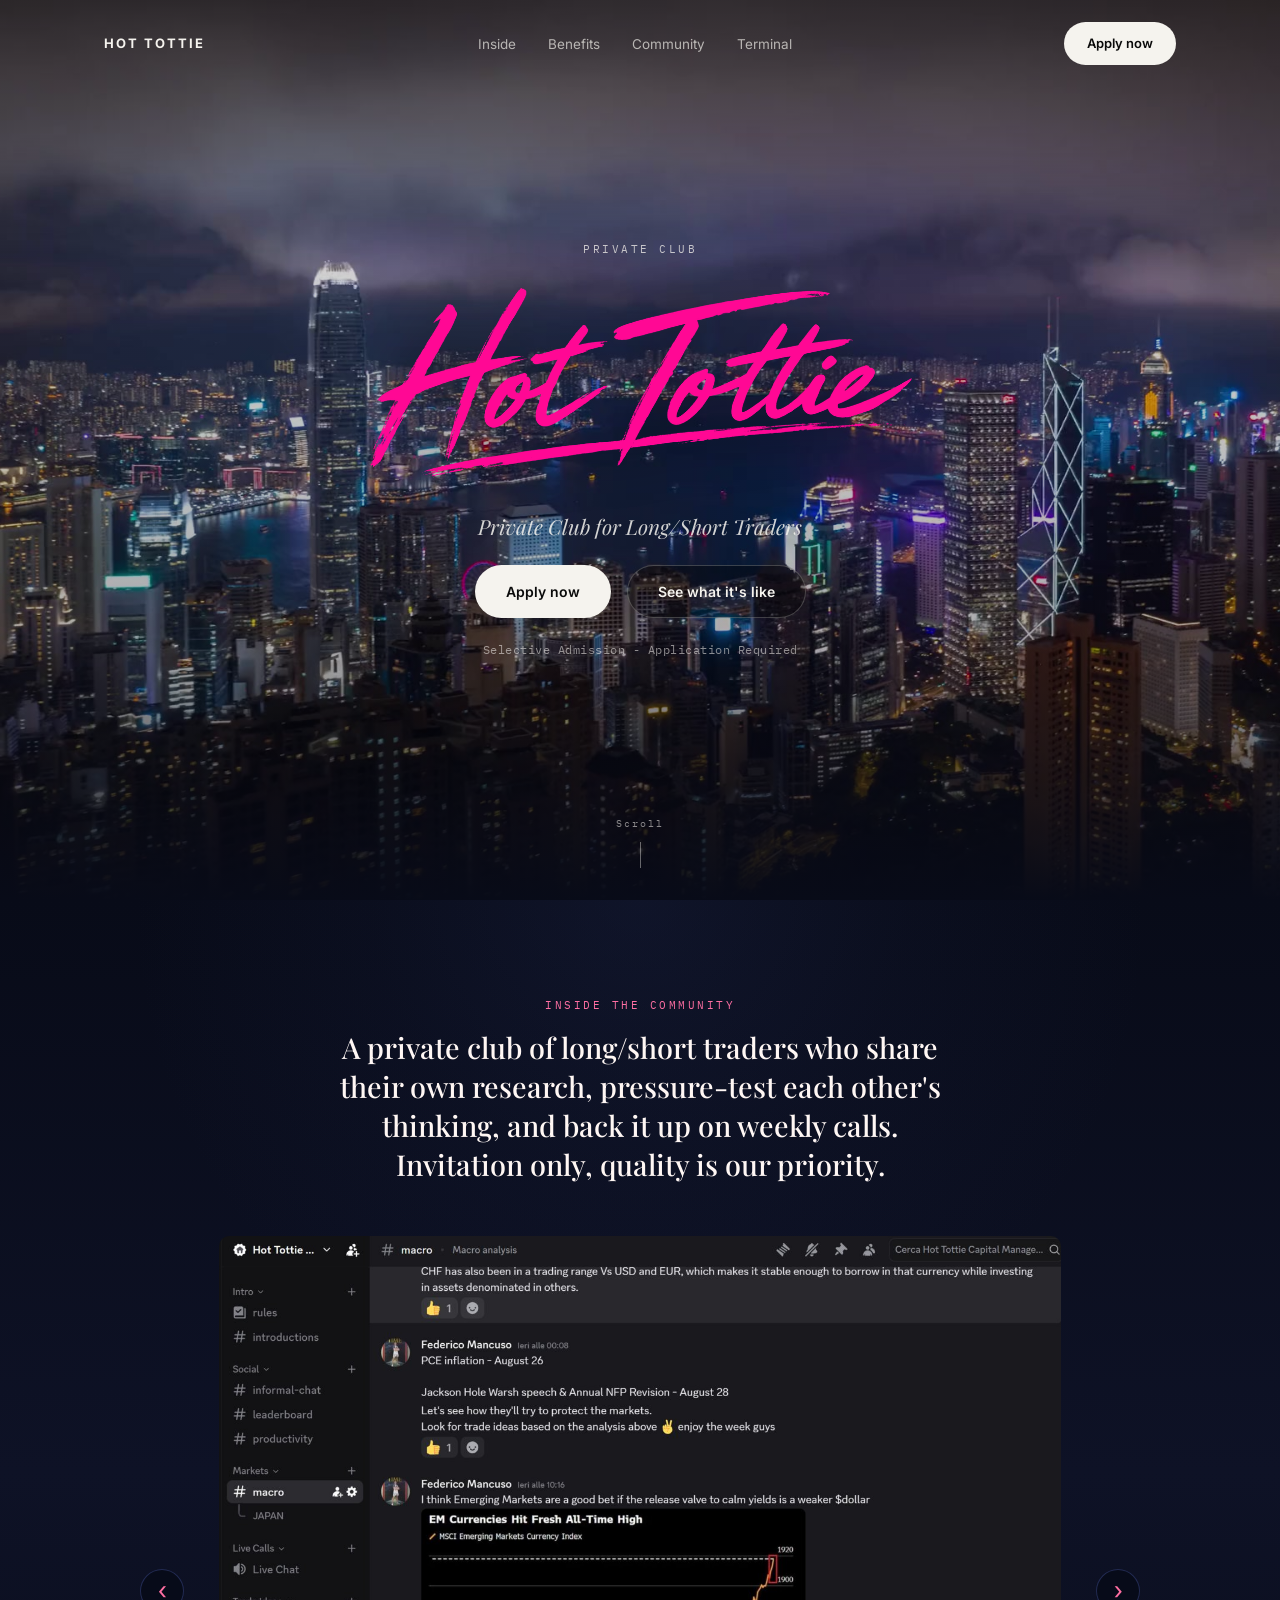
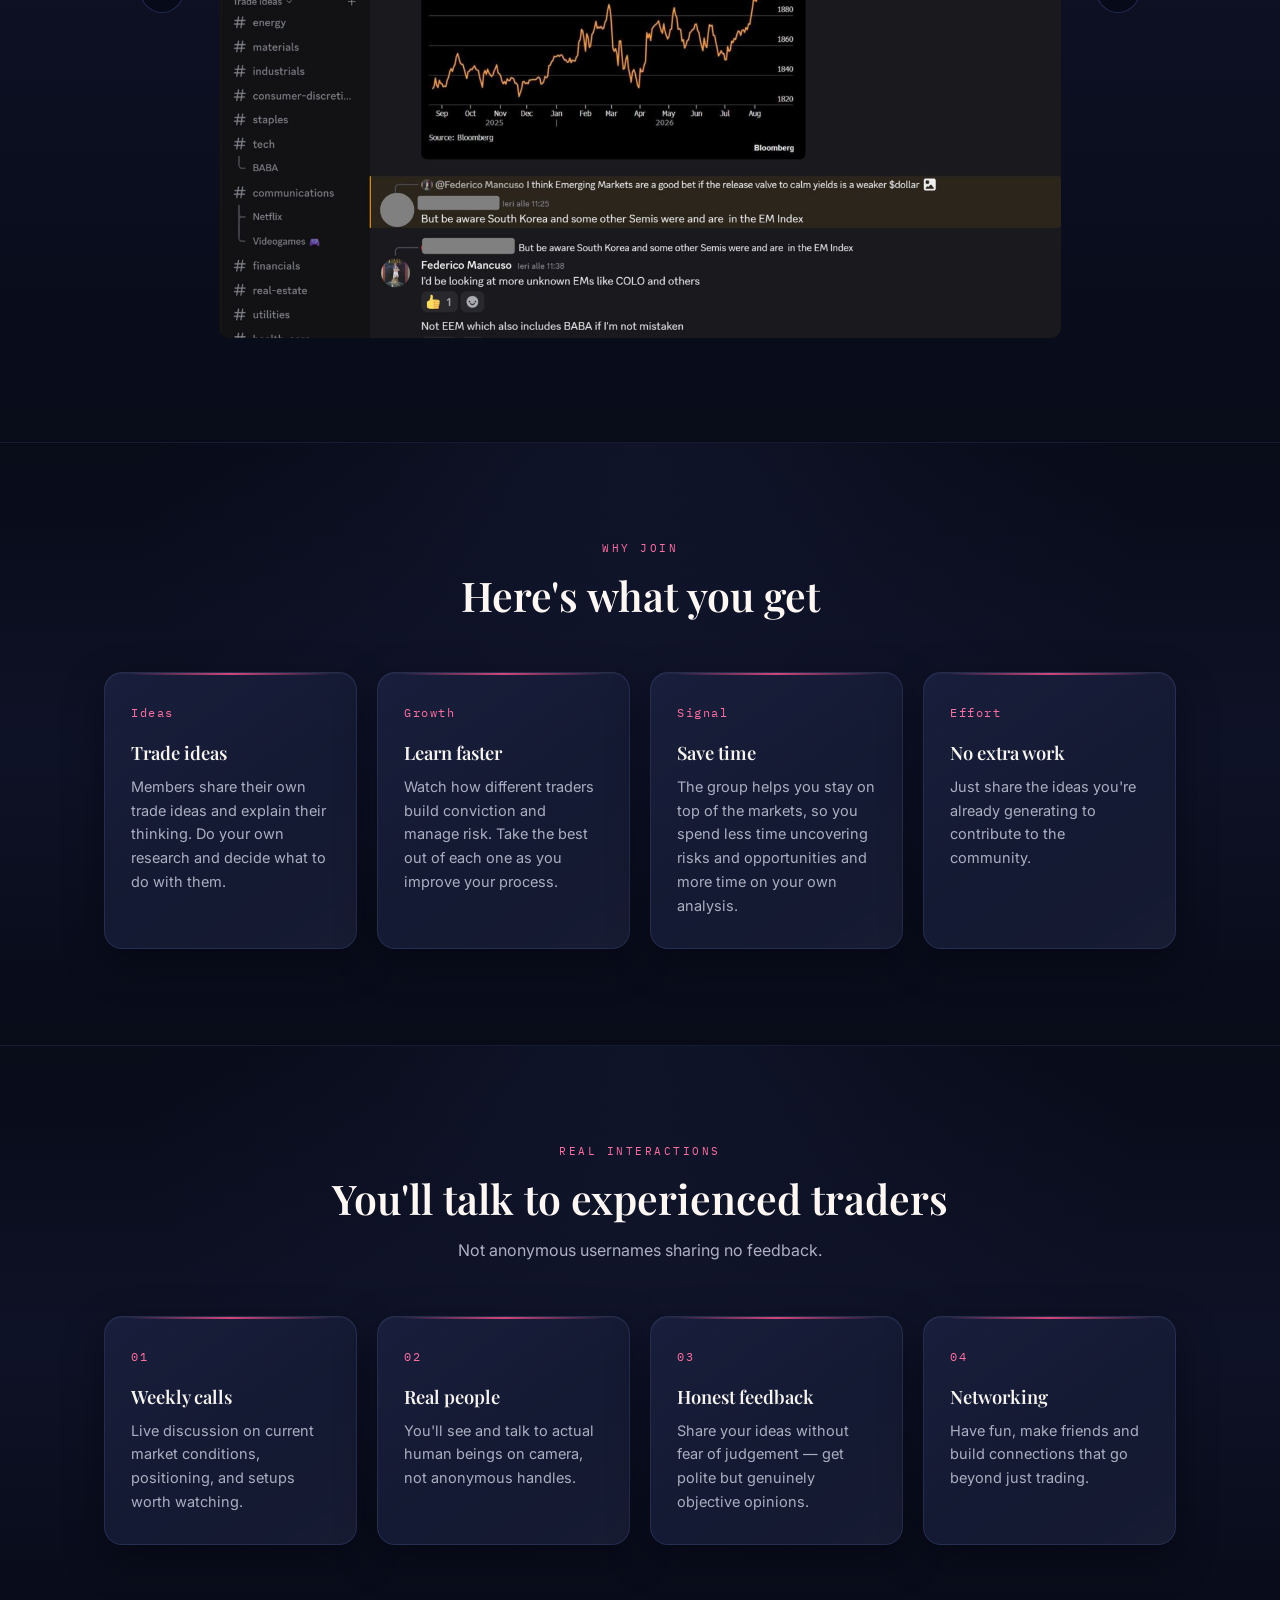
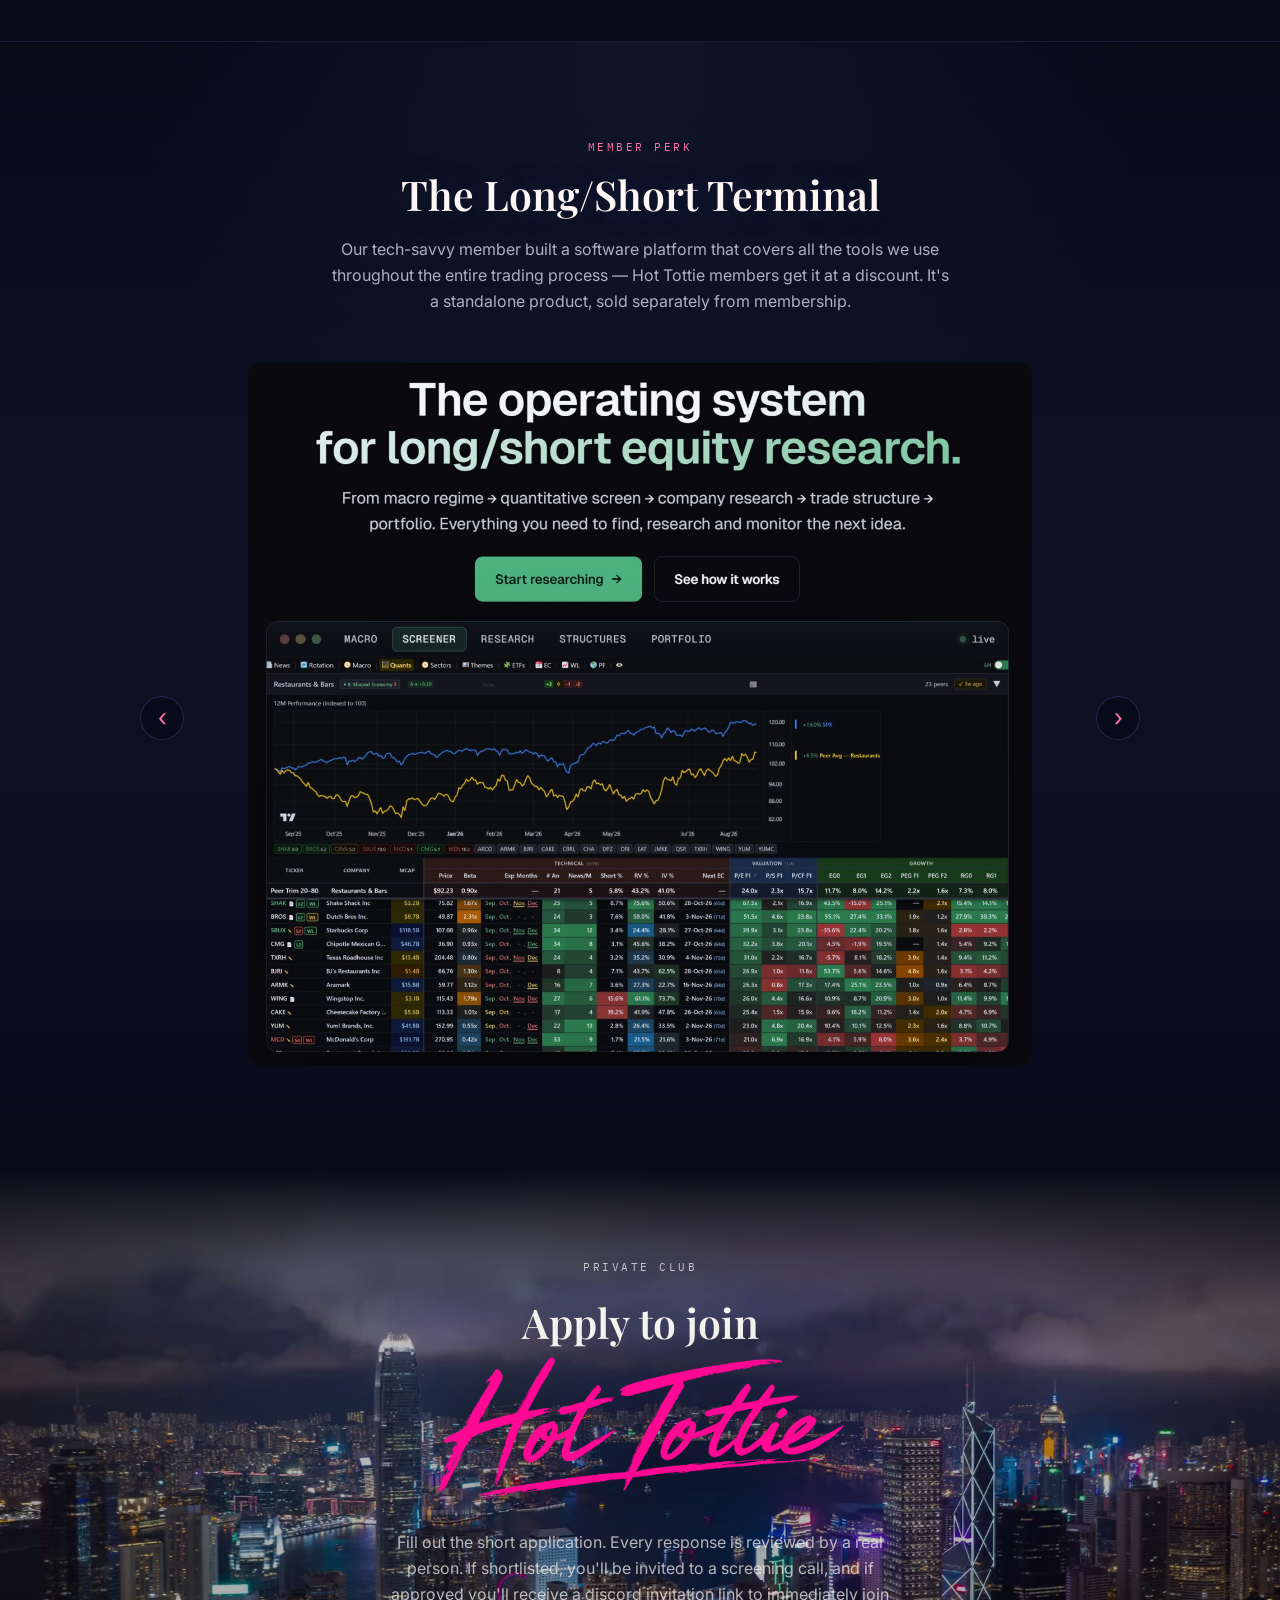
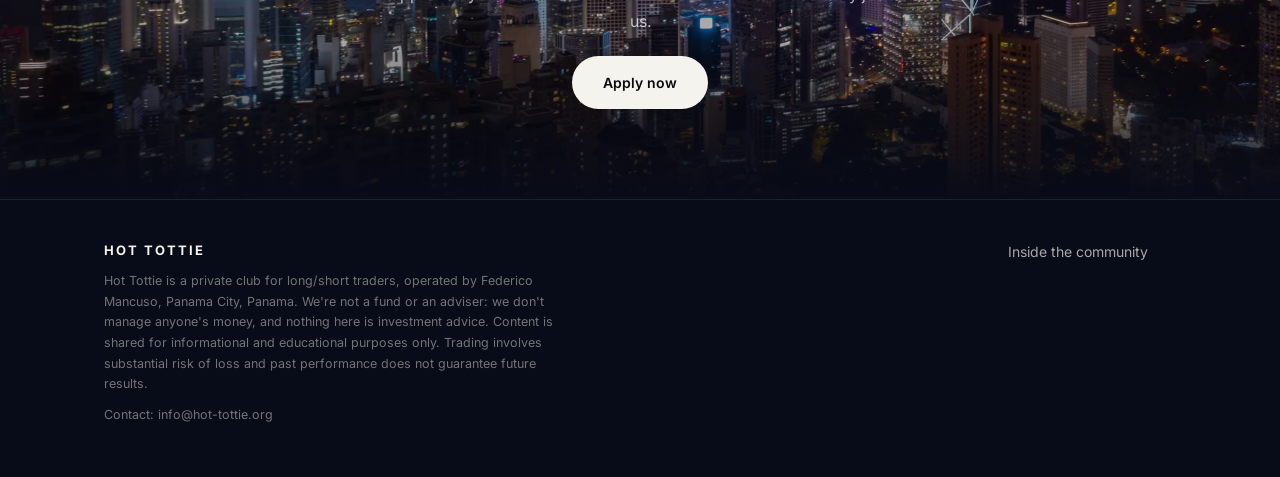
==== commit 81e03bb8: "Update print statement from 'Hello' to 'Goodbye'" ====
--- a/index.html
+++ b/index.html
@@ -561,7 +561,7 @@
       <p class="lede">
         Fill out the short application. Every response is reviewed by a real person.
         If shortlisted, you'll be invited to a screening call, and if approved you'll receive
-        a private payment link. No payment is needed to apply.
+        a discord invitation link to immediately join us.
       </p>
 
       <div class="video-actions">
--- a/css/style.css
+++ b/css/style.css
@@ -1418,265 +1418,8 @@
 }
 
 
-/* ===========================================================
-   COMPLIANCE ADDITIONS — append at the very end of style.css
-   Membership, FAQ, legal pages, footer links, placeholders
-   =========================================================== */
-
-/* ---- New sections share the night-sea look ---- */
-#membership,
-#faq {
-  position: relative;
-  overflow: hidden;
-  background: linear-gradient(
-    180deg,
-    var(--ht-sea-darkest) 0%,
-    var(--ht-sea-deep) 50%,
-    var(--ht-sea-darkest) 100%
-  );
-}
-
-#membership::before,
-#faq::before {
-  content: "";
-  position: absolute;
-  width: min(1000px, 100vw);
-  height: 520px;
-  left: 50%;
-  top: 0;
-  transform: translateX(-50%);
-  pointer-events: none;
-  background: radial-gradient(
-    ellipse at center top,
-    rgba(42, 53, 102, 0.22) 0%,
-    rgba(42, 53, 102, 0.08) 38%,
-    transparent 72%
-  );
-}
-
-#membership > .wrap,
-#faq > .wrap {
-  position: relative;
-  z-index: 1;
-}
-
-#terminal + #membership,
-#membership + #faq {
-  border-top-color: rgba(74, 90, 168, 0.20);
-}
-
-#membership .section-head .eyebrow,
-#faq .section-head .eyebrow {
-  color: var(--ht-accent-bright);
-}
-
-#membership .section-head h2,
-#faq .section-head h2 {
-  color: var(--ht-warm-white);
-}
-
-#membership .section-head p {
-  color: rgba(228, 232, 248, 0.74);
-}
-
-/* ---- Plan card ---- */
-.plan {
-  display: grid;
-  grid-template-columns: 1.1fr 1fr;
-  gap: 40px;
-  align-items: center;
-
-  max-width: 900px;
-  margin: 0 auto 28px;
-  padding: 40px;
-
-  background:
-    linear-gradient(145deg, rgba(74, 90, 168, 0.09), rgba(42, 53, 102, 0.05) 55%, rgba(255, 255, 255, 0.015)),
-    var(--ht-sea-card);
-  border: 1px solid rgba(120, 135, 210, 0.16);
-  border-radius: 18px;
-  box-shadow: 0 14px 40px rgba(2, 3, 10, 0.45), inset 0 1px 0 rgba(255, 255, 255, 0.04);
-}
-
-.plan-main {
-  display: flex;
-  flex-direction: column;
-  align-items: flex-start;
-  gap: 14px;
-}
-
-.plan-name {
-  font-family: var(--font-body);
-  font-size: 14px;
-  font-weight: 600;
-  color: var(--ht-accent-bright);
-}
-
-.plan-amount {
-  font-family: var(--font-display);
-  font-size: clamp(2.4rem, 5vw, 3.4rem);
-  line-height: 1;
-  color: var(--ht-warm-white);
-}
-
-.plan-period {
-  font-family: var(--font-body);
-  font-size: 1rem;
-  color: var(--text-secondary);
-}
-
-.plan-billing {
-  font-size: 14px;
-  color: rgba(228, 232, 248, 0.72);
-}
-
-.plan-list {
-  list-style: none;
-  margin: 0;
-  padding: 0;
-  display: grid;
-  gap: 14px;
-}
-
-.plan-list li {
-  position: relative;
-  padding-left: 26px;
-  font-size: 15px;
-  color: rgba(228, 232, 248, 0.82);
-}
-
-.plan-list li::before {
-  content: "";
-  position: absolute;
-  left: 0;
-  top: 0.55em;
-  width: 10px;
-  height: 2px;
-  background: var(--ht-accent);
-}
-
-/* ---- Admission steps ---- */
-.steps {
-  max-width: 900px;
-  margin: 0 auto 28px;
-}
-
-#membership .feature {
-  background:
-    linear-gradient(145deg, rgba(74, 90, 168, 0.09), rgba(42, 53, 102, 0.05) 55%, rgba(255, 255, 255, 0.015)),
-    var(--ht-sea-card);
-  border-color: rgba(120, 135, 210, 0.16);
-  box-shadow: 0 14px 40px rgba(2, 3, 10, 0.45), inset 0 1px 0 rgba(255, 255, 255, 0.04);
-}
-
-#membership .feature .mark {
-  color: var(--ht-accent-bright);
-}
-
-#membership .feature p {
-  color: rgba(228, 232, 248, 0.72);
-}
-
-/* ---- "What membership is / isn't" ---- */
-.notice {
-  max-width: 900px;
-  margin: 0 auto 20px;
-  padding: 24px 28px;
-
-  border: 1px solid rgba(120, 135, 210, 0.22);
-  border-left: 3px solid var(--ht-accent);
-  border-radius: 12px;
-  background: rgba(8, 11, 24, 0.55);
-}
-
-.notice h3 {
-  margin-bottom: 8px;
-  color: var(--ht-warm-white);
-}
-
-.notice p {
-  font-size: 14.5px;
-  color: rgba(228, 232, 248, 0.78);
-}
-
-.plan-fineprint {
-  max-width: 900px;
-  margin: 0 auto;
-  font-size: 13px;
-  text-align: center;
-  color: var(--text-muted);
-}
-
-.plan-fineprint a,
-.faq a,
-.legal a,
-footer .fine-print a {
-  text-decoration: underline;
-  text-underline-offset: 3px;
-  text-decoration-color: rgba(255, 111, 163, 0.5);
-}
-
-.plan-fineprint a:hover,
-.faq a:hover,
-.legal a:hover,
-footer .fine-print a:hover {
-  text-decoration-color: var(--ht-accent-bright);
-}
-
-/* ---- FAQ ---- */
-.faq {
-  max-width: 760px;
-  margin: 0 auto;
-  display: grid;
-  gap: 10px;
-}
-
-.faq details {
-  background: rgba(19, 24, 48, 0.8);
-  border: 1px solid rgba(120, 135, 210, 0.16);
-  border-radius: 12px;
-  padding: 0 22px;
-}
-
-.faq summary {
-  cursor: pointer;
-  list-style: none;
-  padding: 18px 28px 18px 0;
-  position: relative;
-  font-weight: 600;
-  font-size: 15px;
-  color: var(--ht-warm-white);
-}
-
-.faq summary::-webkit-details-marker {
-  display: none;
-}
-
-.faq summary::after {
-  content: "+";
-  position: absolute;
-  right: 0;
-  top: 50%;
-  transform: translateY(-50%);
-  font-size: 20px;
-  color: var(--ht-accent-bright);
-}
-
-.faq details[open] summary::after {
-  content: "\2013";
-}
-
-.faq details p {
-  padding: 0 0 20px;
-  font-size: 14.5px;
-  color: rgba(228, 232, 248, 0.76);
-}
-
-.faq details[open] {
-  border-color: rgba(106, 120, 196, 0.40);
-}
-
-/* ---- Footer links ---- */
+
+/* Footer layout for the remaining links */
 footer .fine-print + .fine-print {
   margin-top: 10px;
 }
@@ -1687,147 +1430,3 @@
   gap: 10px 28px;
   align-content: start;
 }
-
-/* ---- Legal pages (terms / privacy / refunds) ---- */
-.legal-page {
-  background: var(--ht-sea-darkest);
-}
-
-.legal-header {
-  padding: 22px 0;
-  border-bottom: 1px solid var(--border);
-}
-
-.legal {
-  padding: 64px 0 96px;
-}
-
-.legal-inner {
-  max-width: 760px;
-}
-
-.legal .eyebrow {
-  color: var(--ht-accent-bright);
-  margin-bottom: 12px;
-}
-
-.legal h1 {
-  color: var(--ht-warm-white);
-  margin-bottom: 8px;
-}
-
-.legal .meta {
-  font-size: 13px;
-  color: var(--text-muted);
-  margin-bottom: 32px;
-}
-
-.legal h2 {
-  font-size: 1.3rem;
-  margin: 2.2em 0 0.6em;
-  color: var(--ht-warm-white);
-}
-
-.legal p {
-  margin: 0 0 1em;
-  color: rgba(228, 232, 248, 0.78);
-}
-
-.legal ul {
-  margin: 0 0 1em;
-  padding-left: 1.2em;
-  color: rgba(228, 232, 248, 0.78);
-}
-
-.legal li {
-  margin-bottom: 0.5em;
-}
-
-.legal strong {
-  color: var(--ht-warm-white);
-}
-
-/* ---- Mobile ---- */
-@media (max-width: 760px) {
-  .plan {
-    grid-template-columns: 1fr;
-    gap: 28px;
-    padding: 28px 22px;
-  }
-
-  .legal {
-    padding: 44px 0 72px;
-  }
-
-  footer nav.footer-links {
-    grid-template-columns: repeat(2, auto);
-  }
-}
-
-
-/* ===========================================================
-   PLANS GRID — founding / standard / trial
-   (append after the compliance block)
-   =========================================================== */
-
-.plans {
-  display: grid;
-  grid-template-columns: repeat(2, 1fr);
-  gap: 20px;
-
-  max-width: 760px;
-  margin: 0 auto 20px;
-}
-
-.plan-card {
-  display: flex;
-  flex-direction: column;
-  align-items: flex-start;
-  gap: 14px;
-
-  padding: 32px 28px;
-
-  background:
-    linear-gradient(145deg, rgba(74, 90, 168, 0.09), rgba(42, 53, 102, 0.05) 55%, rgba(255, 255, 255, 0.015)),
-    var(--ht-sea-card);
-  border: 1px solid rgba(120, 135, 210, 0.16);
-  border-radius: 18px;
-  box-shadow: 0 14px 40px rgba(2, 3, 10, 0.45), inset 0 1px 0 rgba(255, 255, 255, 0.04);
-}
-
-.plan-card.featured {
-  border-color: rgba(255, 111, 163, 0.45);
-  box-shadow: 0 14px 40px rgba(2, 3, 10, 0.45), 0 0 30px rgba(255, 79, 139, 0.10);
-}
-
-.plan-badge {
-  font-family: var(--font-mono);
-  font-size: 11px;
-  letter-spacing: 2px;
-  text-transform: uppercase;
-  color: var(--ht-accent-bright);
-}
-
-.plan-card .plan-billing {
-  flex: 1;
-}
-
-.plan-card .btn {
-  align-self: stretch;
-}
-
-.plan-includes {
-  max-width: 560px;
-  margin: 0 auto 20px;
-}
-
-@media (max-width: 700px) {
-  .plans {
-    grid-template-columns: 1fr;
-    max-width: 440px;
-  }
-}
-
-.founding-note {
-  margin-bottom: 20px;
-}
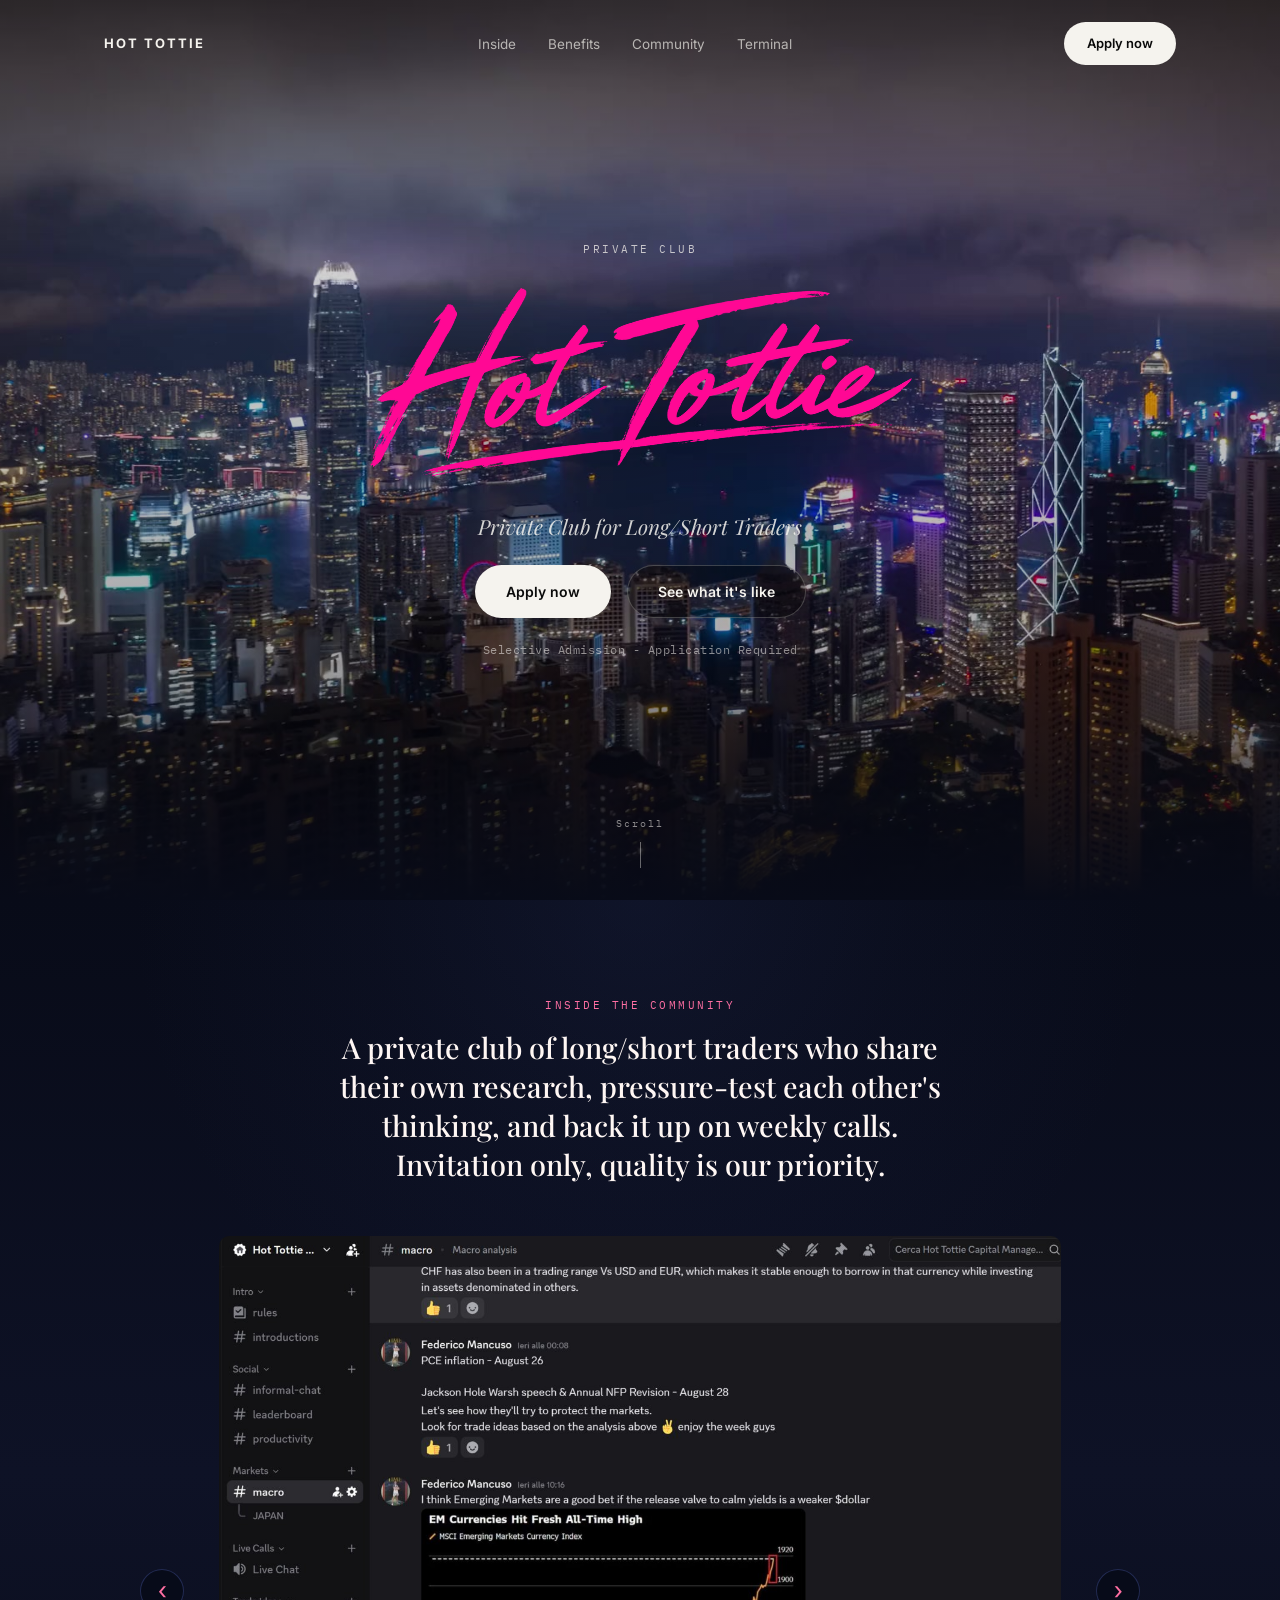
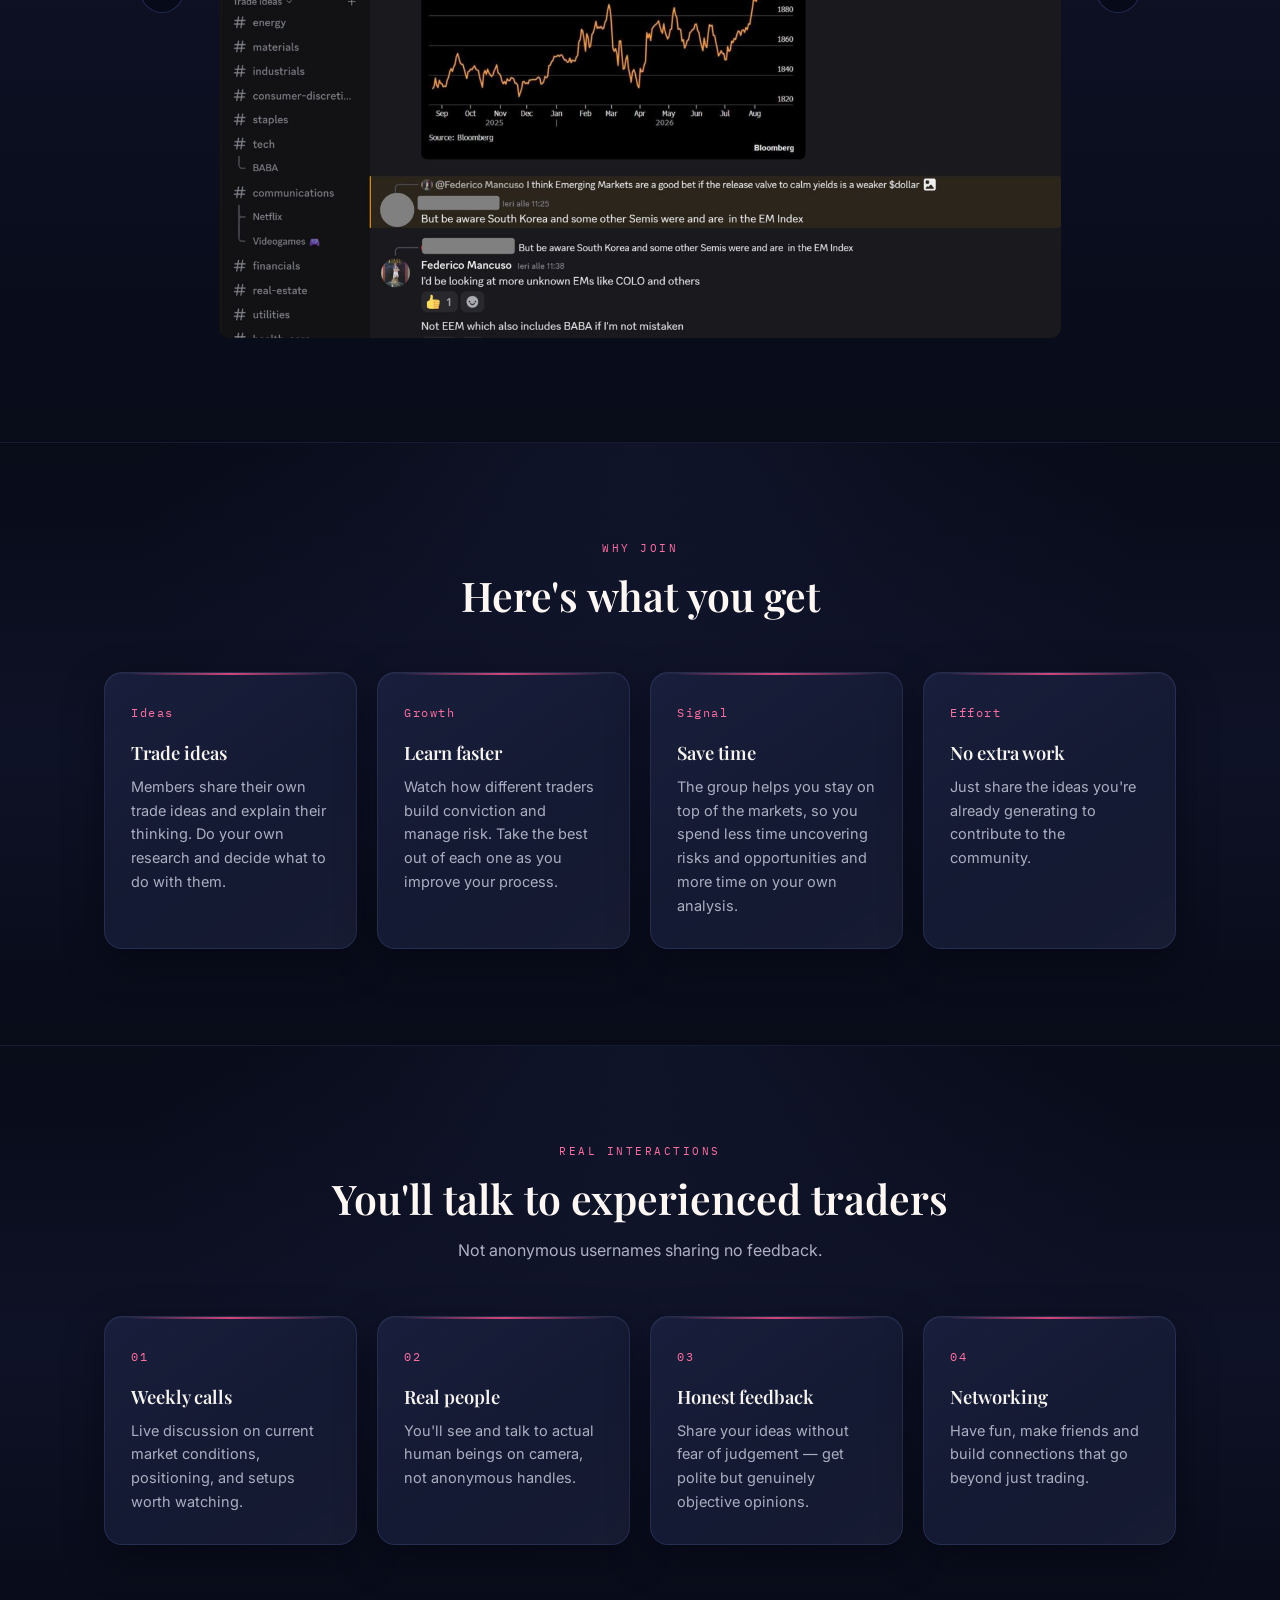
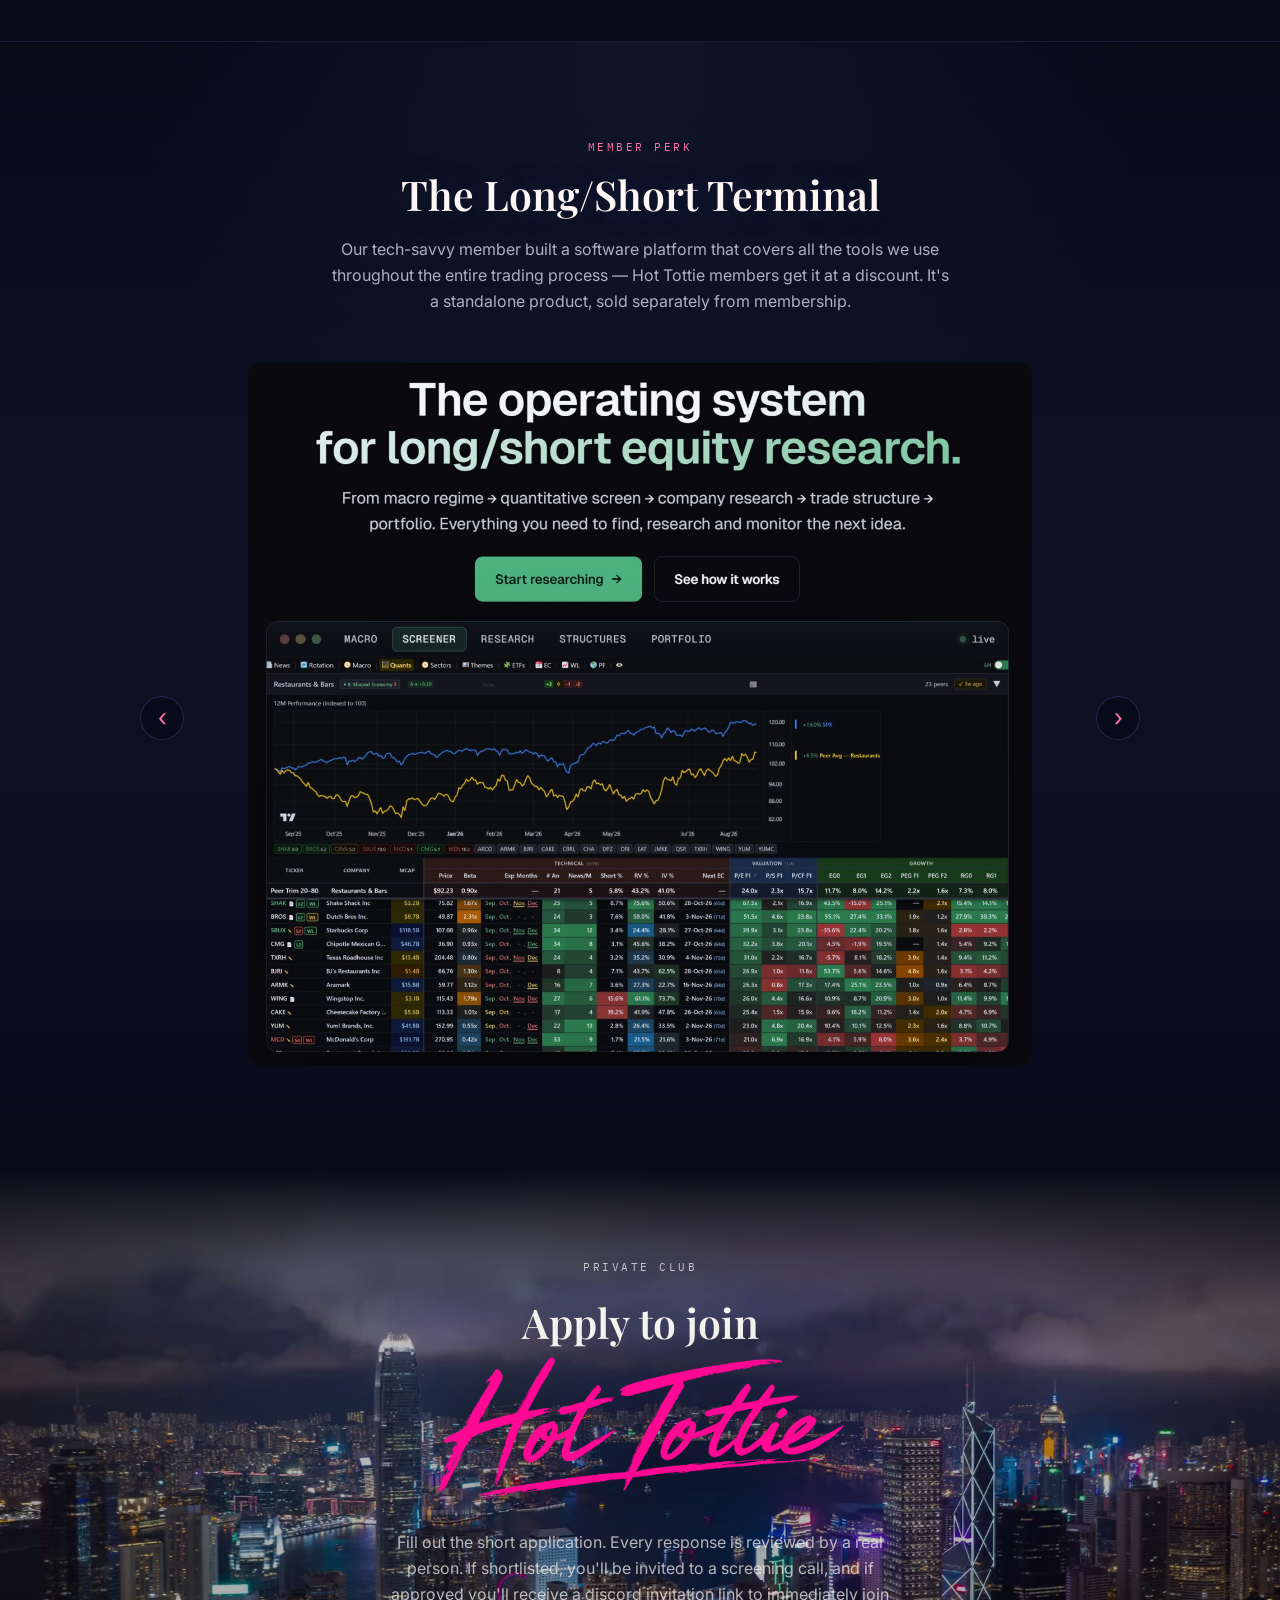
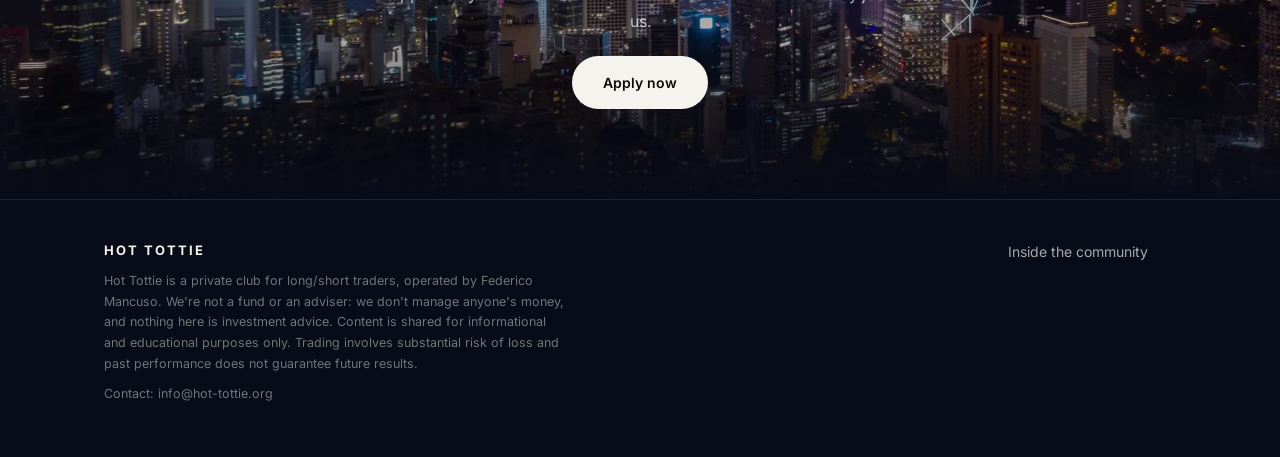
==== commit e984ea76: "Update print statement from 'Hello' to 'Goodbye'" ====
--- a/index.html
+++ b/index.html
@@ -596,7 +596,7 @@
 
       <p class="fine-print">
         Hot Tottie is a private club for long/short traders, operated by
-        Federico Mancuso, Panama City, Panama.
+        Federico Mancuso.
         We're not a fund or an adviser: we don't manage anyone's money, and nothing here is investment advice.
         Content is shared for informational and educational purposes only. Trading involves substantial risk of loss
         and past performance does not guarantee future results.
